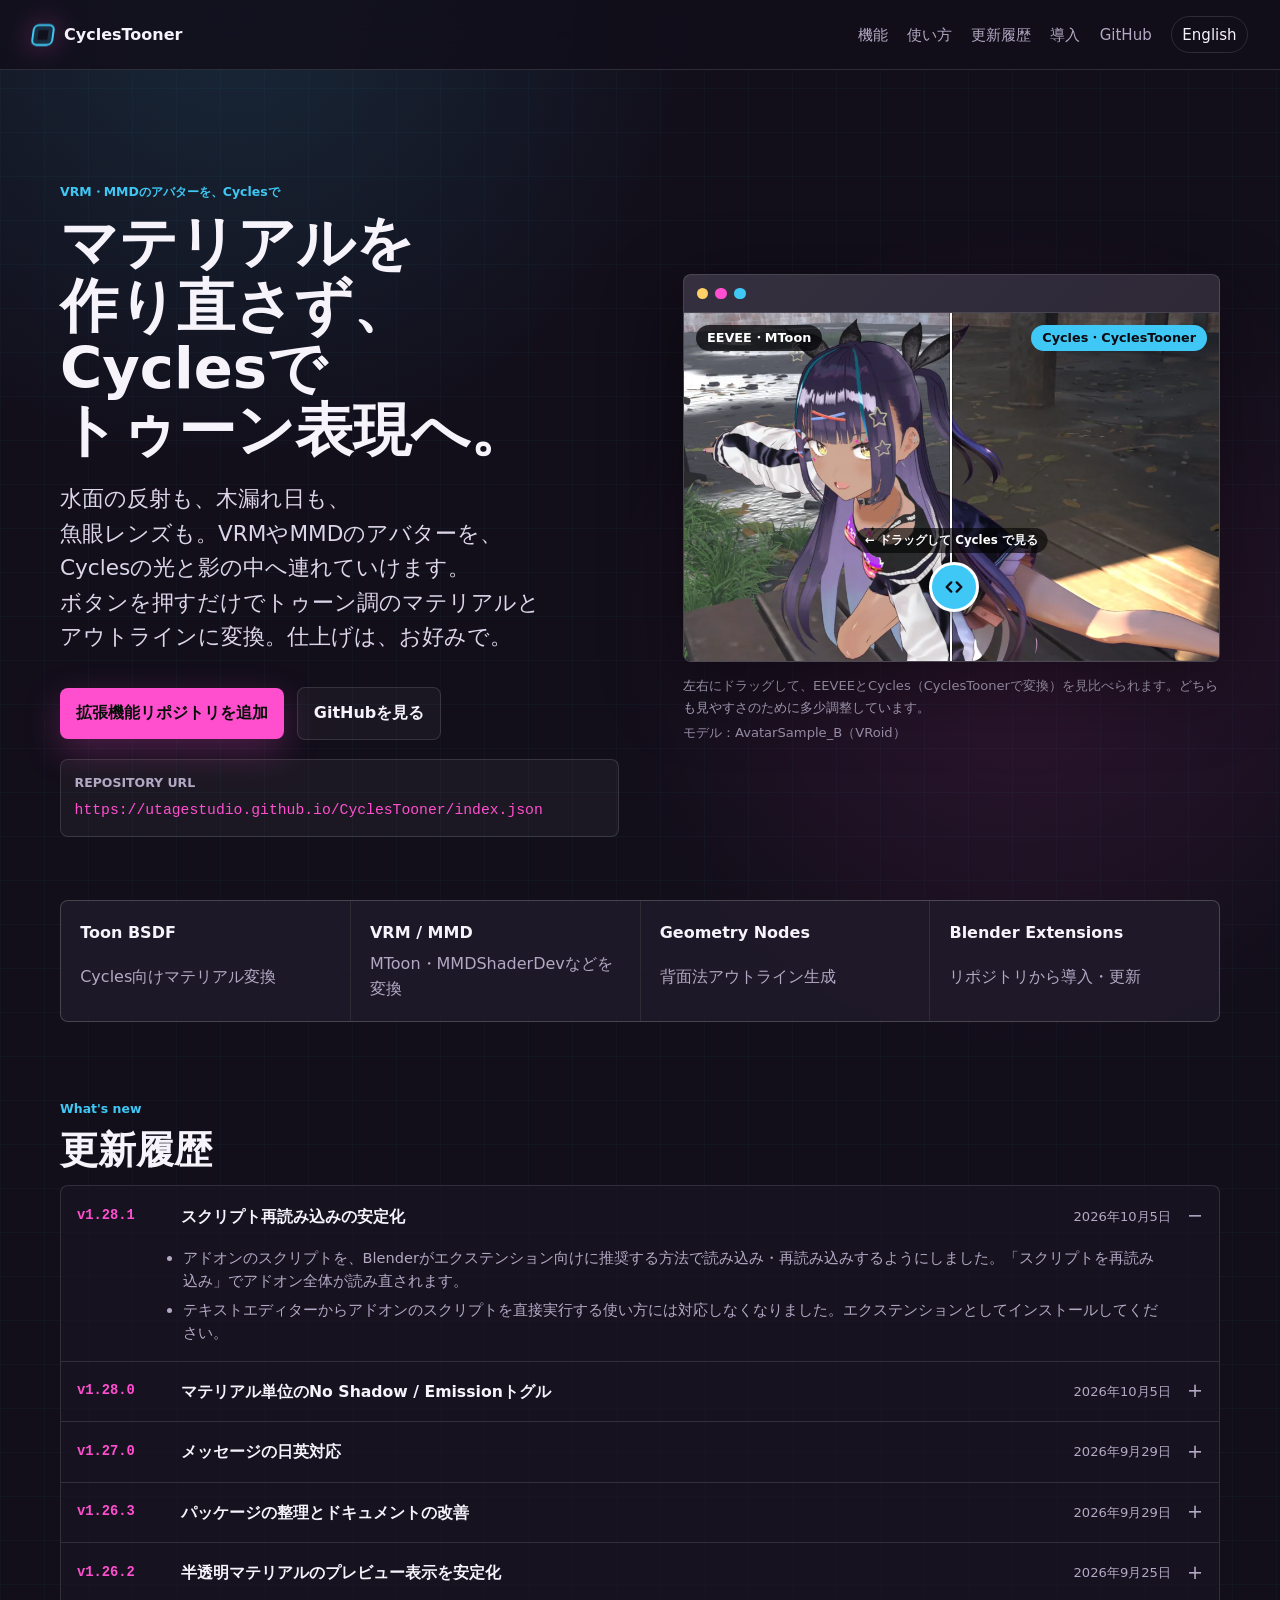
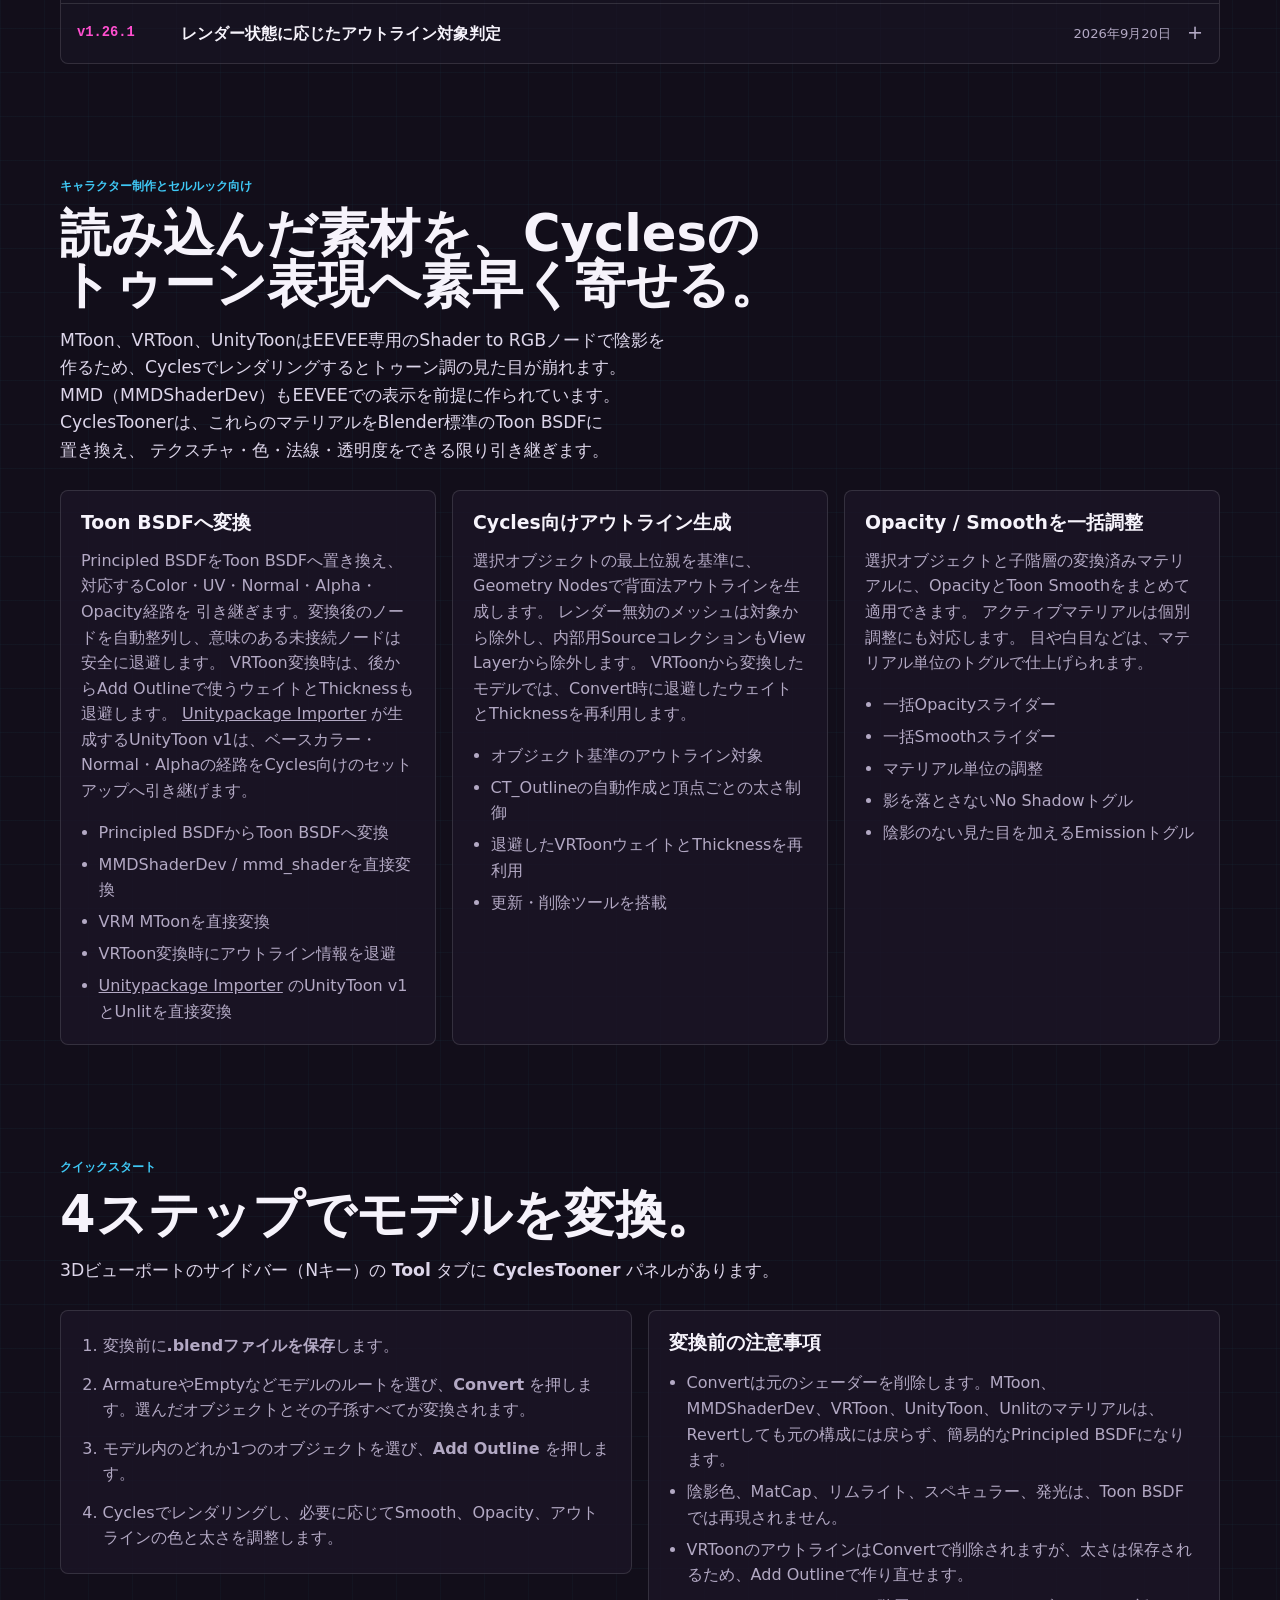
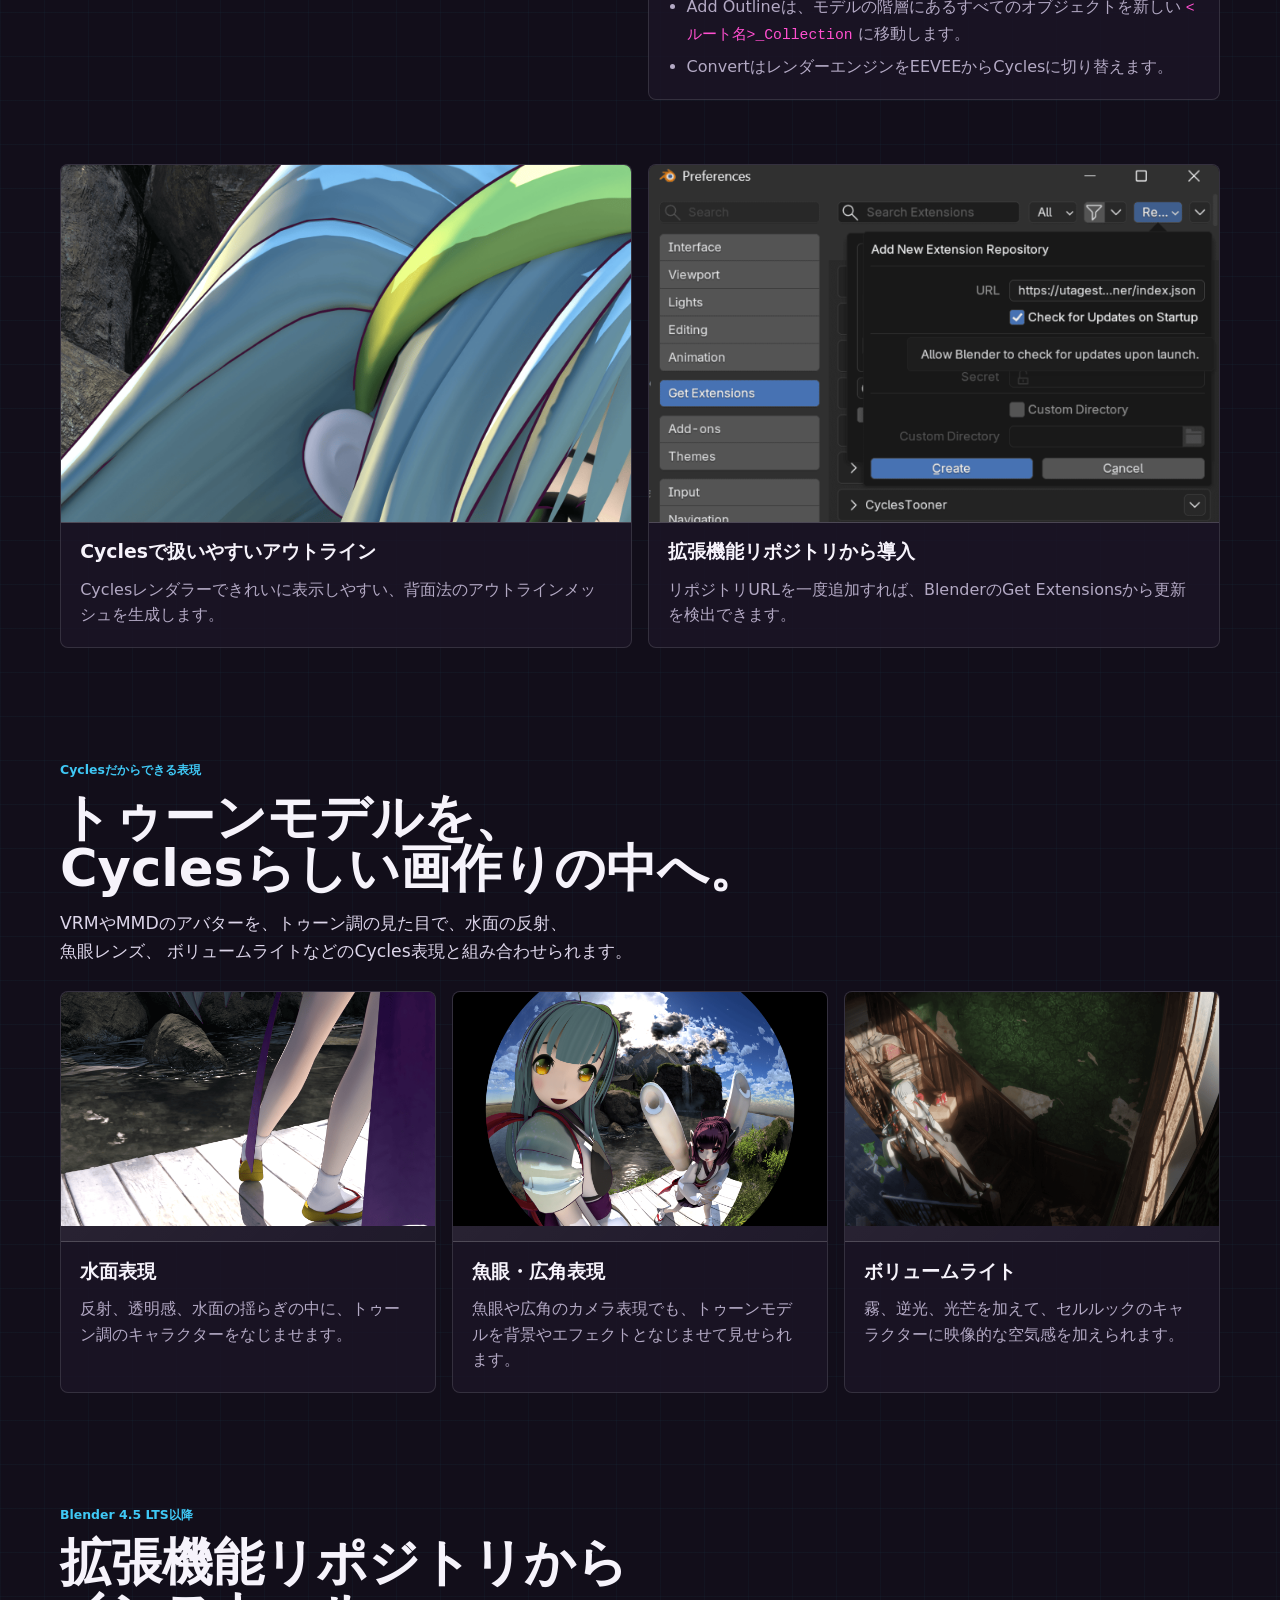
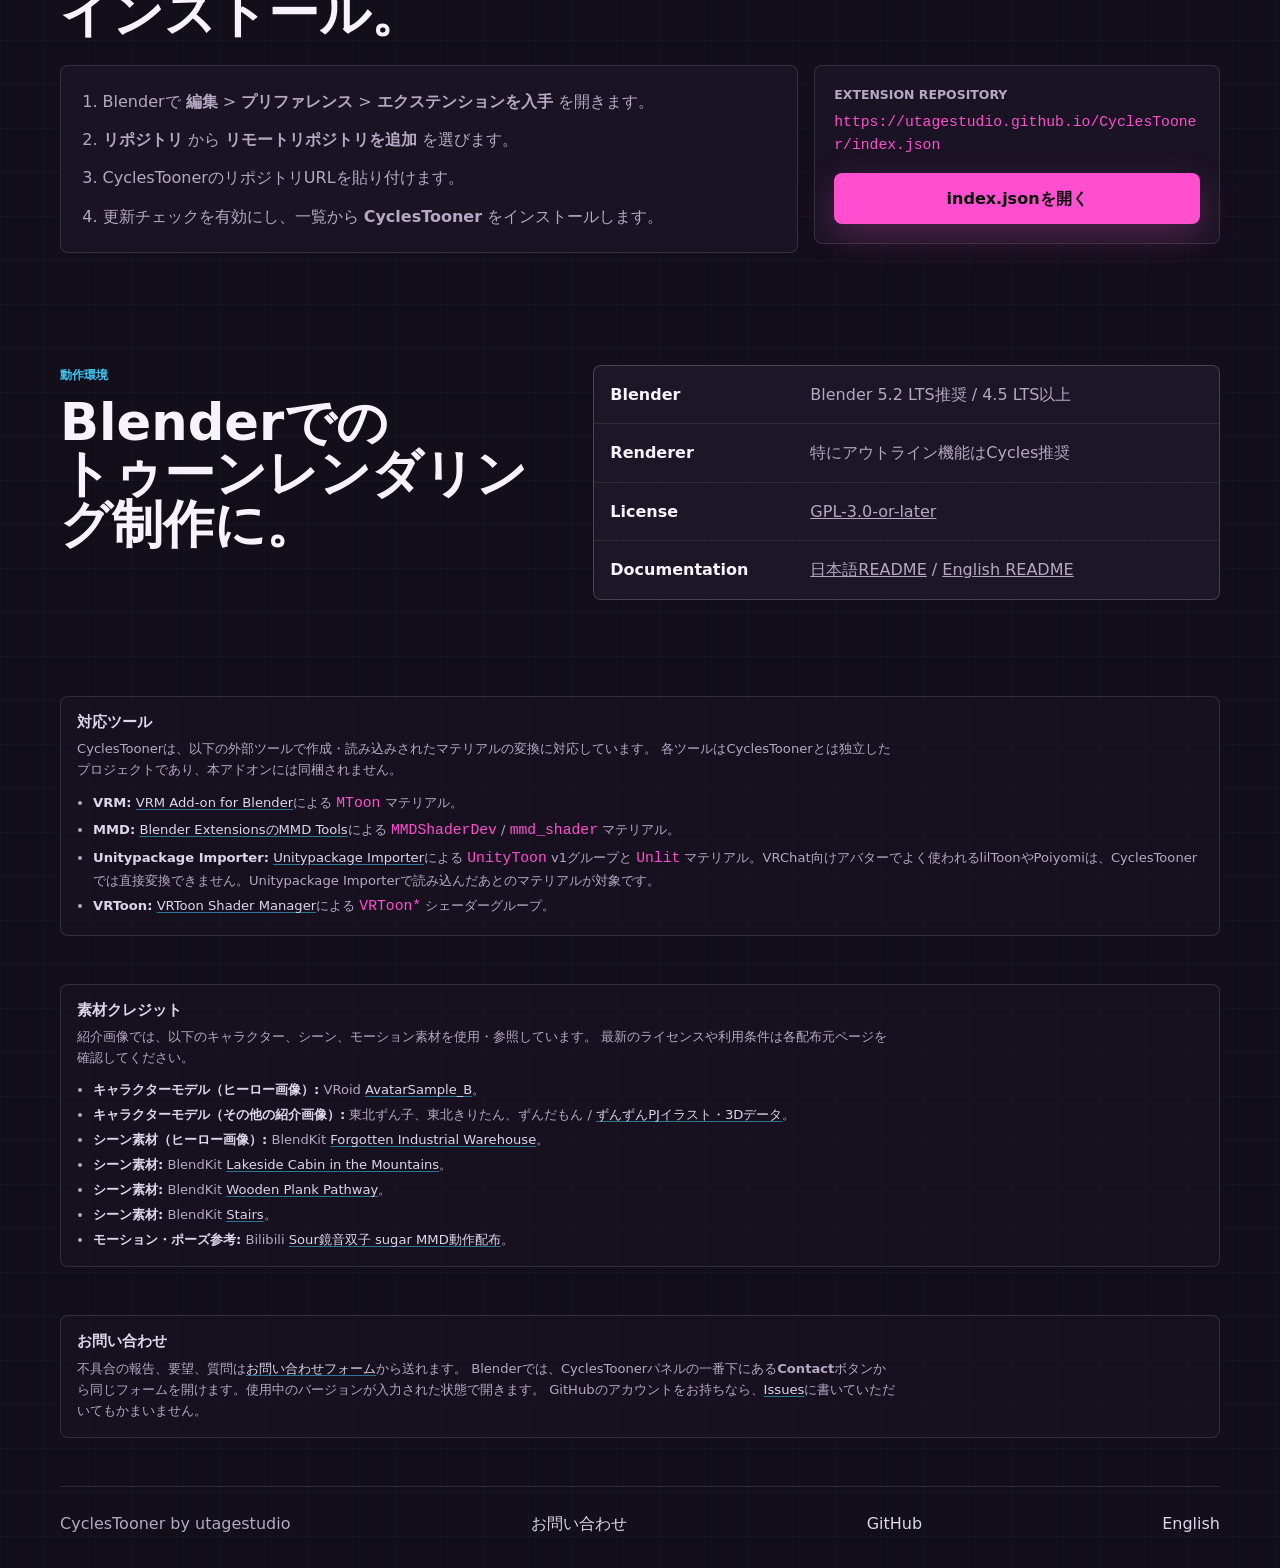
==== .github/pages/ja/index.html @ f658e91f "Release 1.28.1 Remove the development suffix and add the 1.28.1 release history entry to both landin" ====
<!doctype html>
<html lang="ja">
<head>
  <meta charset="utf-8">
  <meta name="viewport" content="width=device-width, initial-scale=1">
  <title>CyclesTooner - Blender Cycles向けトゥーンシェーダー補助アドオン</title>
  <meta name="description" content="VRMやMMDのアバターを、Cyclesでトゥーン調にレンダリングするためのBlenderアドオンです。MToonやMMDShaderDevなどEEVEE向けのシェーダーをBlender標準のToon BSDFに置き換え、Cycles向けのアウトラインを作ります。">
  <link rel="canonical" href="https://utagestudio.github.io/CyclesTooner/ja/">
  <link rel="alternate" hreflang="en" href="https://utagestudio.github.io/CyclesTooner/">
  <link rel="alternate" hreflang="ja" href="https://utagestudio.github.io/CyclesTooner/ja/">
  <link rel="alternate" hreflang="x-default" href="https://utagestudio.github.io/CyclesTooner/">
  <meta property="og:type" content="website">
  <meta property="og:url" content="https://utagestudio.github.io/CyclesTooner/ja/">
  <meta property="og:title" content="CyclesTooner - Blender Cycles向けトゥーンシェーダー補助アドオン">
  <meta property="og:description" content="VRMやMMDのアバターを、Cyclesの光と影の中へ。マテリアルをToon BSDFに変換し、Cycles向けのアウトラインを作るBlenderアドオンです。">
  <meta property="og:site_name" content="CyclesTooner">
  <meta property="og:image" content="https://utagestudio.github.io/CyclesTooner/assets/og-image-ja.png">
  <meta property="og:image:width" content="1200">
  <meta property="og:image:height" content="630">
  <meta property="og:image:alt" content="CyclesTooner: マテリアルを作り直さず、Cyclesでトゥーン表現へ。">
  <meta name="twitter:card" content="summary_large_image">
  <meta name="twitter:title" content="CyclesTooner - Blender Cycles向けトゥーンシェーダー補助アドオン">
  <meta name="twitter:description" content="VRMやMMDのアバターを、Cyclesの光と影の中へ。マテリアルをToon BSDFに変換し、Cycles向けのアウトラインを作るBlenderアドオンです。">
  <meta name="twitter:image" content="https://utagestudio.github.io/CyclesTooner/assets/og-image-ja.png">
  <link rel="stylesheet" href="../assets/site.css">
  <script type="application/ld+json">
  {
    "@context": "https://schema.org",
    "@type": "SoftwareApplication",
    "name": "CyclesTooner",
    "applicationCategory": "DesignApplication",
    "operatingSystem": "Windows, macOS, Linux",
    "softwareRequirements": "Blender 4.5 LTS以降。",
    "description": "CyclesToonerは、Principled BSDF、MMDShaderDev、VRM MToon、VRToon、Unitypackage ImporterのUnityToonマテリアルをToon BSDFへ変換し、Cycles向けの背面法アウトラインを生成するBlenderアドオンです。",
    "url": "https://utagestudio.github.io/CyclesTooner/ja/",
    "downloadUrl": "https://utagestudio.github.io/CyclesTooner/index.json",
    "license": "https://www.gnu.org/licenses/gpl-3.0.ja.html",
    "author": {
      "@type": "Organization",
      "name": "utagestudio"
    }
  }
  </script>
</head>
<body>
  <header class="site-header">
    <a class="brand" href="../" aria-label="CyclesTooner ホーム">
      <span class="brand-mark" aria-hidden="true"></span>
      <span>CyclesTooner</span>
    </a>
    <nav class="top-nav" aria-label="主要ナビゲーション">
      <a href="#features">機能</a>
      <a href="#quick-start">使い方</a>
      <a href="#updates">更新履歴</a>
      <a href="#install">導入</a>
      <a href="https://github.com/utagestudio/CyclesTooner" target="_blank" rel="noopener noreferrer">GitHub</a>
      <a class="language-switch" href="../" lang="en">English</a>
    </nav>
  </header>

  <main>
    <section class="hero">
      <div class="hero-copy">
        <p class="eyebrow">VRM・MMDのアバターを、Cyclesで</p>
        <h1><span class="hero-heading-phrase">マテリアルを</span><wbr><span class="hero-heading-phrase">作り直さず、</span><wbr><span class="hero-heading-phrase">Cyclesで</span><wbr><span class="hero-heading-phrase">トゥーン表現へ。</span></h1>
        <p class="hero-lede"><span class="hero-lede-phrase">水面の反射も、</span><wbr><span class="hero-lede-phrase">木漏れ日も、</span><wbr><span class="hero-lede-phrase">魚眼レンズも。</span><wbr><span class="hero-lede-phrase">VRMやMMDのアバターを、</span><wbr><span class="hero-lede-phrase">Cyclesの光と影の中へ</span><wbr><span class="hero-lede-phrase">連れていけます。</span><wbr><span class="hero-lede-phrase">ボタンを押すだけで</span><wbr><span class="hero-lede-phrase">トゥーン調のマテリアルと</span><wbr><span class="hero-lede-phrase">アウトラインに変換。</span><wbr><span class="hero-lede-phrase">仕上げは、</span><wbr><span class="hero-lede-phrase">お好みで。</span></p>
        <div class="hero-actions">
          <a class="button primary" href="#install">拡張機能リポジトリを追加</a>
          <a class="button secondary" href="https://github.com/utagestudio/CyclesTooner" target="_blank" rel="noopener noreferrer">GitHubを見る</a>
        </div>
        <div class="repo-url" aria-label="Blender拡張機能リポジトリURL">
          <span>Repository URL</span>
          <code>https://utagestudio.github.io/CyclesTooner/index.json</code>
        </div>
      </div>
      <div class="hero-visual">
        <figure class="hero-compare">
          <div class="viewport-frame ba-frame">
            <div class="viewport-toolbar">
              <span></span><span></span><span></span>
            </div>
            <div class="ba" style="--pos: 50%">
              <img class="ba-before" src="../assets/hero-eevee.webp" srcset="../assets/hero-eevee-960.webp 960w, ../assets/hero-eevee.webp 1920w" sizes="(max-width: 900px) 100vw, 560px" width="1920" height="1249" alt="EEVEEでレンダリングしたアバター。キャラクターはMToonの見た目だが、背景に日差しが出ていない">
              <img class="ba-after" src="../assets/hero-cycles.webp" srcset="../assets/hero-cycles-960.webp 960w, ../assets/hero-cycles.webp 1920w" sizes="(max-width: 900px) 100vw, 560px" width="1920" height="1249" alt="CyclesToonerで変換してCyclesでレンダリングしたアバター。木漏れ日が顔や体にも落ちている">
              <span class="ba-label ba-label-before">EEVEE・MToon</span>
              <span class="ba-label ba-label-after">Cycles・CyclesTooner</span>
              <input class="ba-range" type="range" min="0" max="100" value="50" aria-label="EEVEEとCyclesの見た目を見比べるスライダー">
              <span class="ba-handle" aria-hidden="true"><span class="ba-hint">← ドラッグして Cycles で見る</span></span>
            </div>
          </div>
          <figcaption>
            左右にドラッグして、EEVEEとCycles（CyclesToonerで変換）を見比べられます。どちらも見やすさのために多少調整しています。
            <span class="credit">モデル：AvatarSample_B（VRoid）</span>
          </figcaption>
        </figure>
      </div>
    </section>

    <section class="proof-strip" aria-label="主な機能">
      <div><strong>Toon BSDF</strong><span>Cycles向けマテリアル変換</span></div>
      <div><strong>VRM / MMD</strong><span>MToon・MMDShaderDevなどを変換</span></div>
      <div><strong>Geometry Nodes</strong><span>背面法アウトライン生成</span></div>
      <div><strong>Blender Extensions</strong><span>リポジトリから導入・更新</span></div>
    </section>

    <section id="updates" class="section updates-section" aria-labelledby="updates-title">
      <div class="updates-heading">
        <div>
          <p class="eyebrow">What's new</p>
          <h2 id="updates-title">更新履歴</h2>
        </div>
      </div>
      <div class="update-list">
        <details class="update-entry" open>
          <summary><span class="update-version">v1.28.1</span><strong>スクリプト再読み込みの安定化</strong><time datetime="2026-10-05">2026年10月5日</time></summary>
          <ul>
            <li>アドオンのスクリプトを、Blenderがエクステンション向けに推奨する方法で読み込み・再読み込みするようにしました。「スクリプトを再読み込み」でアドオン全体が読み直されます。</li>
            <li>テキストエディターからアドオンのスクリプトを直接実行する使い方には対応しなくなりました。エクステンションとしてインストールしてください。</li>
          </ul>
        </details>
        <details class="update-entry">
          <summary><span class="update-version">v1.28.0</span><strong>マテリアル単位のNo Shadow / Emissionトグル</strong><time datetime="2026-10-05">2026年10月5日</time></summary>
          <ul>
            <li>Material欄にNo Shadowトグルを追加しました。目などの変換済みマテリアルが、Cyclesで影を落とさないようにできます。</li>
            <li>EmissionトグルとEmission Factorスライダーを追加しました。マテリアル自身の色を陰影なしで混ぜることで、白目などが陰の中でも沈まないようにできます。</li>
            <li>どちらのトグルも、Apply OpacityやConvertの再実行後も維持され、Revertで取り除かれます。</li>
            <li>変換したすべてのマテリアルにCyclesTooner_AlphaOpacityノードが作られるようになり、変換後にAlphaをつなげられます。以前に変換したマテリアルには、次回のConvertまたはApply Opacityで追加されます。</li>
            <li>CT_Outlineのウェイトを0にした部分が、GPUでのレンダー時に模様が出たり消えたりする問題を修正しました。該当する面にはアウトラインが作られなくなります。既存のアウトラインはRefresh Outlineで更新できます。</li>
            <li>パネルの一番下にContactボタンを追加しました。言語設定に合ったお問い合わせフォームが、使用中のバージョンが入力された状態で開きます。</li>
          </ul>
        </details>
        <details class="update-entry">
          <summary><span class="update-version">v1.27.0</span><strong>メッセージの日英対応</strong><time datetime="2026-09-29">2026年9月29日</time></summary>
          <ul>
            <li>操作時のメッセージ、警告、ボタンのツールチップ、プロパティの説明が、Blenderの言語設定に合わせて日本語または英語で表示されるようになりました。</li>
            <li>ツールチップに内部向けのメモではなく各ボタンの説明を表示するようにし、Add Outlineが変換済みモデル向けの機能であることも明記しました。</li>
            <li>プリファレンスでレポートやツールチップの翻訳をオフにすると、英語で表示されます。</li>
          </ul>
        </details>
        <details class="update-entry">
          <summary><span class="update-version">v1.26.3</span><strong>パッケージの整理とドキュメントの改善</strong><time datetime="2026-09-29">2026年9月29日</time></summary>
          <ul>
            <li>拡張機能のパッケージから開発用のファイルを除き、インストールされるのはアドオン本体、README、ライセンスだけになりました。</li>
            <li>拡張機能の紹介文を「EEVEE向けトゥーンアバターをCyclesで使うためのツール」という内容に改め、Renderタグを追加し、Webサイトのリンク先をこのドキュメントサイトにしました。</li>
            <li>アドオンのメタデータの作者表記をutagestudioにしました。</li>
            <li>READMEとこのサイトを、クイックスタート、対応シェーダーの表、変換前の注意事項、トラブルシューティングを中心に再構成し、Unitypackage ImporterのUnlit変換についても記載しました。</li>
          </ul>
        </details>
        <details class="update-entry">
          <summary><span class="update-version">v1.26.2</span><strong>半透明マテリアルのプレビュー表示を安定化</strong><time datetime="2026-09-25">2026年9月25日</time></summary>
          <ul>
            <li>不透明度0.999などのほぼ不透明なマテリアルを変換した際、Material PreviewやEEVEEで面が裏返ったように見える問題を修正しました。</li>
            <li>変換時とOpacity変更時にDitheredを使用し、Blendedによる面の描画順序の乱れを防ぎます。</li>
            <li>設定済みの不透明度とCyclesシェーダーの透明度を保持します。既存の変換済みマテリアルには、次回のOpacity変更時に新設定が適用されます。</li>
          </ul>
        </details>
        <details class="update-entry">
          <summary><span class="update-version">v1.26.1</span><strong>レンダー状態に応じたアウトライン対象判定</strong><time datetime="2026-09-20">2026年9月20日</time></summary>
          <ul>
            <li>オブジェクトや所属するコレクションでレンダー無効にしたメッシュには、アウトラインを付けないようにしました。ビューポートだけで非表示にしたメッシュには、引き続きアウトラインが付きます。</li>
            <li>複数のコレクションに入っているメッシュは、現在のシーンでいずれかのコレクションがレンダーされていれば、アウトラインが付くようにしました。</li>
            <li>Add OutlineとRefresh Outlineで無関係なコレクションを移動しないようにし、非表示のリグ用オブジェクトもモデルの階層内に保つようにしました。</li>
          </ul>
        </details>
      </div>
    </section>

    <section id="features" class="section">
      <div class="section-heading">
        <p class="eyebrow">キャラクター制作とセルルック向け</p>
        <h2>読み込んだ素材を、Cyclesのトゥーン表現へ素早く寄せる。</h2>
        <p class="section-lede">
          MToon、VRToon、UnityToonはEEVEE専用のShader to RGBノードで陰影を作るため、Cyclesでレンダリングするとトゥーン調の見た目が崩れます。
          MMD（MMDShaderDev）もEEVEEでの表示を前提に作られています。CyclesToonerは、これらのマテリアルをBlender標準のToon BSDFに置き換え、
          テクスチャ・色・法線・透明度をできる限り引き継ぎます。
        </p>
      </div>
      <div class="feature-grid">
        <article class="feature-card">
          <h3>Toon BSDFへ変換</h3>
          <p>
            Principled BSDFをToon BSDFへ置き換え、対応するColor・UV・Normal・Alpha・Opacity経路を
            引き継ぎます。変換後のノードを自動整列し、意味のある未接続ノードは安全に退避します。
            VRToon変換時は、後からAdd Outlineで使うウェイトとThicknessも退避します。
            <a href="https://utagestudio.github.io/unitypackage_loader/ja/" target="_blank" rel="noopener noreferrer">Unitypackage Importer</a>
            が生成するUnityToon v1は、ベースカラー・Normal・Alphaの経路をCycles向けのセットアップへ引き継げます。
          </p>
          <ul>
            <li>Principled BSDFからToon BSDFへ変換</li>
            <li>MMDShaderDev / mmd_shaderを直接変換</li>
            <li>VRM MToonを直接変換</li>
            <li>VRToon変換時にアウトライン情報を退避</li>
            <li><a href="https://utagestudio.github.io/unitypackage_loader/ja/" target="_blank" rel="noopener noreferrer">Unitypackage Importer</a> のUnityToon v1とUnlitを直接変換</li>
          </ul>
        </article>
        <article class="feature-card">
          <h3>Cycles向けアウトライン生成</h3>
          <p>
            選択オブジェクトの最上位親を基準に、Geometry Nodesで背面法アウトラインを生成します。
            レンダー無効のメッシュは対象から除外し、内部用SourceコレクションもView Layerから除外します。
            VRToonから変換したモデルでは、Convert時に退避したウェイトとThicknessを再利用します。
          </p>
          <ul>
            <li>オブジェクト基準のアウトライン対象</li>
            <li>CT_Outlineの自動作成と頂点ごとの太さ制御</li>
            <li>退避したVRToonウェイトとThicknessを再利用</li>
            <li>更新・削除ツールを搭載</li>
          </ul>
        </article>
        <article class="feature-card">
          <h3>Opacity / Smoothを一括調整</h3>
          <p>
            選択オブジェクトと子階層の変換済みマテリアルに、OpacityとToon Smoothをまとめて適用できます。
            アクティブマテリアルは個別調整にも対応します。
            目や白目などは、マテリアル単位のトグルで仕上げられます。
          </p>
          <ul>
            <li>一括Opacityスライダー</li>
            <li>一括Smoothスライダー</li>
            <li>マテリアル単位の調整</li>
            <li>影を落とさないNo Shadowトグル</li>
            <li>陰影のない見た目を加えるEmissionトグル</li>
          </ul>
        </article>
      </div>
    </section>

    <section id="quick-start" class="section" aria-labelledby="quick-start-title">
      <div class="section-heading">
        <p class="eyebrow">クイックスタート</p>
        <h2 id="quick-start-title">4ステップでモデルを変換。</h2>
        <p class="section-lede">3Dビューポートのサイドバー（Nキー）の <strong>Tool</strong> タブに <strong>CyclesTooner</strong> パネルがあります。</p>
      </div>
      <div class="guide-layout">
        <div class="install-steps">
          <ol>
            <li>変換前に<strong>.blendファイルを保存</strong>します。</li>
            <li>ArmatureやEmptyなどモデルのルートを選び、<strong>Convert</strong> を押します。選んだオブジェクトとその子孫すべてが変換されます。</li>
            <li>モデル内のどれか1つのオブジェクトを選び、<strong>Add Outline</strong> を押します。</li>
            <li>Cyclesでレンダリングし、必要に応じてSmooth、Opacity、アウトラインの色と太さを調整します。</li>
          </ol>
        </div>
        <article class="feature-card">
          <h3>変換前の注意事項</h3>
          <ul>
            <li>Convertは元のシェーダーを削除します。MToon、MMDShaderDev、VRToon、UnityToon、Unlitのマテリアルは、Revertしても元の構成には戻らず、簡易的なPrincipled BSDFになります。</li>
            <li>陰影色、MatCap、リムライト、スペキュラー、発光は、Toon BSDFでは再現されません。</li>
            <li>VRToonのアウトラインはConvertで削除されますが、太さは保存されるため、Add Outlineで作り直せます。</li>
            <li>Add Outlineは、モデルの階層にあるすべてのオブジェクトを新しい <code>&lt;ルート名&gt;_Collection</code> に移動します。</li>
            <li>ConvertはレンダーエンジンをEEVEEからCyclesに切り替えます。</li>
          </ul>
        </article>
      </div>
    </section>

    <section class="showcase-grid" aria-label="スクリーンショット紹介">
      <div class="screenshot-card">
        <div class="image-shell image-loading">
          <img src="../assets/outline-generator.png" alt="Blenderで生成されたCyclesToonerアウトラインのプレビュー" onload="this.parentElement.classList.remove('image-loading');" onerror="this.parentElement.classList.add('image-error'); this.remove();">
          <div class="screenshot-placeholder">
            <span>プレビューを表示できません</span>
            <strong>Outline Generator</strong>
          </div>
        </div>
        <h3>Cyclesで扱いやすいアウトライン</h3>
        <p>Cyclesレンダラーできれいに表示しやすい、背面法のアウトラインメッシュを生成します。</p>
      </div>
      <div class="screenshot-card">
        <div class="image-shell image-loading">
          <img src="../assets/extension-install.png" alt="Blender Get Extensionsに表示されたCyclesTooner" onload="this.parentElement.classList.remove('image-loading');" onerror="this.parentElement.classList.add('image-error'); this.remove();">
          <div class="screenshot-placeholder">
            <span>プレビューを表示できません</span>
            <strong>Blender Extensions Install</strong>
          </div>
        </div>
        <h3>拡張機能リポジトリから導入</h3>
        <p>リポジトリURLを一度追加すれば、BlenderのGet Extensionsから更新を検出できます。</p>
      </div>
    </section>

    <section class="section cycles-section" aria-labelledby="cycles-looks-title">
      <div class="section-heading">
        <p class="eyebrow">Cyclesだからできる表現</p>
        <h2 id="cycles-looks-title">トゥーンモデルを、Cyclesらしい画作りの中へ。</h2>
        <p class="section-lede">
          VRMやMMDのアバターを、トゥーン調の見た目で、水面の反射、魚眼レンズ、
          ボリュームライトなどのCycles表現と組み合わせられます。
        </p>
      </div>
      <div class="cycles-look-grid">
        <article class="look-card">
          <div class="image-shell image-loading">
            <img src="../assets/cycles-water.png" alt="Cyclesでレンダリングした水面表現とトゥーンキャラクター" onload="this.parentElement.classList.remove('image-loading');" onerror="this.parentElement.classList.add('image-error'); this.remove();">
            <div class="screenshot-placeholder">
              <span>プレビューを表示できません</span>
              <strong>Water Surface</strong>
            </div>
          </div>
          <h3>水面表現</h3>
          <p>反射、透明感、水面の揺らぎの中に、トゥーン調のキャラクターをなじませます。</p>
        </article>
        <article class="look-card">
          <div class="image-shell image-loading">
            <img src="../assets/cycles-fisheye.png" alt="Cyclesの魚眼レンズ表現とトゥーンキャラクター" onload="this.parentElement.classList.remove('image-loading');" onerror="this.parentElement.classList.add('image-error'); this.remove();">
            <div class="screenshot-placeholder">
              <span>プレビューを表示できません</span>
              <strong>Fisheye Lens</strong>
            </div>
          </div>
          <h3>魚眼・広角表現</h3>
          <p>魚眼や広角のカメラ表現でも、トゥーンモデルを背景やエフェクトとなじませて見せられます。</p>
        </article>
        <article class="look-card">
          <div class="image-shell image-loading">
            <img src="../assets/cycles-volumetric.png" alt="Cyclesのボリュームライトと霧の中にいるトゥーンキャラクター" onload="this.parentElement.classList.remove('image-loading');" onerror="this.parentElement.classList.add('image-error'); this.remove();">
            <div class="screenshot-placeholder">
              <span>プレビューを表示できません</span>
              <strong>Volumetric Light</strong>
            </div>
          </div>
          <h3>ボリュームライト</h3>
          <p>霧、逆光、光芒を加えて、セルルックのキャラクターに映像的な空気感を加えられます。</p>
        </article>
      </div>
    </section>

    <section id="install" class="section install-section">
      <div class="section-heading">
        <p class="eyebrow">Blender 4.5 LTS以降</p>
        <h2>拡張機能リポジトリからインストール。</h2>
      </div>
      <div class="install-layout">
        <div class="install-steps">
          <ol>
            <li>Blenderで <strong>編集</strong> &gt; <strong>プリファレンス</strong> &gt; <strong>エクステンションを入手</strong> を開きます。</li>
            <li><strong>リポジトリ</strong> から <strong>リモートリポジトリを追加</strong> を選びます。</li>
            <li>CyclesToonerのリポジトリURLを貼り付けます。</li>
            <li>更新チェックを有効にし、一覧から <strong>CyclesTooner</strong> をインストールします。</li>
          </ol>
        </div>
        <div class="install-panel">
          <span>Extension repository</span>
          <code>https://utagestudio.github.io/CyclesTooner/index.json</code>
          <a class="button primary" href="../index.json">index.jsonを開く</a>
        </div>
      </div>
    </section>

    <section class="section requirements">
      <div>
        <p class="eyebrow">動作環境</p>
        <h2>Blenderでのトゥーンレンダリング制作に。</h2>
      </div>
      <dl>
        <div>
          <dt>Blender</dt>
          <dd>Blender 5.2 LTS推奨 / 4.5 LTS以上</dd>
        </div>
        <div>
          <dt>Renderer</dt>
          <dd>特にアウトライン機能はCycles推奨</dd>
        </div>
        <div>
          <dt>License</dt>
          <dd><a href="https://github.com/utagestudio/CyclesTooner/blob/main/LICENSE" target="_blank" rel="noopener noreferrer">GPL-3.0-or-later</a></dd>
        </div>
        <div>
          <dt>Documentation</dt>
          <dd><a href="https://github.com/utagestudio/CyclesTooner/blob/main/README.md" target="_blank" rel="noopener noreferrer">日本語README</a> / <a href="https://github.com/utagestudio/CyclesTooner/blob/main/README_en.md" lang="en" target="_blank" rel="noopener noreferrer">English README</a></dd>
        </div>
      </dl>
    </section>

    <section class="asset-credits" aria-labelledby="supported-tools-title">
      <h2 id="supported-tools-title">対応ツール</h2>
      <p>
        CyclesToonerは、以下の外部ツールで作成・読み込みされたマテリアルの変換に対応しています。
        各ツールはCyclesToonerとは独立したプロジェクトであり、本アドオンには同梱されません。
      </p>
      <ul>
        <li><span>VRM:</span> <a href="https://vrm-addon-for-blender.info/ja-jp/" target="_blank" rel="noopener noreferrer">VRM Add-on for Blender</a>による <code>MToon</code> マテリアル。</li>
        <li><span>MMD:</span> <a href="https://extensions.blender.org/add-ons/mmd-tools/" target="_blank" rel="noopener noreferrer">Blender ExtensionsのMMD Tools</a>による <code>MMDShaderDev</code> / <code>mmd_shader</code> マテリアル。</li>
        <li><span>Unitypackage Importer:</span> <a href="https://utagestudio.github.io/unitypackage_loader/ja/" target="_blank" rel="noopener noreferrer">Unitypackage Importer</a>による <code>UnityToon</code> v1グループと <code>Unlit</code> マテリアル。VRChat向けアバターでよく使われるlilToonやPoiyomiは、CyclesToonerでは直接変換できません。Unitypackage Importerで読み込んだあとのマテリアルが対象です。</li>
        <li><span>VRToon:</span> <a href="https://kafuji.github.io/Sakura-Creative-Suite/ja/addons/VRToon_Shader_Manager/" target="_blank" rel="noopener noreferrer">VRToon Shader Manager</a>による <code>VRToon*</code> シェーダーグループ。</li>
      </ul>
    </section>

    <section class="asset-credits" aria-labelledby="asset-credits-title">
      <h2 id="asset-credits-title">素材クレジット</h2>
      <p>
        紹介画像では、以下のキャラクター、シーン、モーション素材を使用・参照しています。
        最新のライセンスや利用条件は各配布元ページを確認してください。
      </p>
      <ul>
        <li><span>キャラクターモデル（ヒーロー画像）:</span> VRoid <a href="https://hub.vroid.com/characters/7939147878897061040/models/2292219474373673889" target="_blank" rel="noopener noreferrer">AvatarSample_B</a>。</li>
        <li><span>キャラクターモデル（その他の紹介画像）:</span> 東北ずん子、東北きりたん、ずんだもん / <a href="https://zunko.jp/con_illust.html" target="_blank" rel="noopener noreferrer">ずんずんPJイラスト・3Dデータ</a>。</li>
        <li><span>シーン素材（ヒーロー画像）:</span> BlendKit <a href="https://www.blendkit.com/asset-gallery-detail/9cb181dc-d05a-42c0-880c-5949918ce392/" target="_blank" rel="noopener noreferrer">Forgotten Industrial Warehouse</a>。</li>
        <li><span>シーン素材:</span> BlendKit <a href="https://www.blendkit.com/asset-gallery-detail/93521daa-0e2b-4f97-b959-feb7bc019ba5/" target="_blank" rel="noopener noreferrer">Lakeside Cabin in the Mountains</a>。</li>
        <li><span>シーン素材:</span> BlendKit <a href="https://www.blendkit.com/asset-gallery-detail/f87cf4ab-eb35-4e06-b4ce-f8dd0f4a4ac3/" target="_blank" rel="noopener noreferrer">Wooden Plank Pathway</a>。</li>
        <li><span>シーン素材:</span> BlendKit <a href="https://www.blendkit.com/asset-gallery-detail/bda016a4-4f01-4b1c-aa8f-95e9dd09c607/" target="_blank" rel="noopener noreferrer">Stairs</a>。</li>
        <li><span>モーション・ポーズ参考:</span> Bilibili <a href="https://www.bilibili.com/video/BV1464y1T7hM/" target="_blank" rel="noopener noreferrer">Sour鏡音双子 sugar MMD動作配布</a>。</li>
      </ul>
    </section>

    <section class="asset-credits" id="contact" aria-labelledby="contact-title">
      <h2 id="contact-title">お問い合わせ</h2>
      <p>
        不具合の報告、要望、質問は<a href="https://tally.so/r/kdVdDR?product=CyclesTooner" target="_blank" rel="noopener noreferrer">お問い合わせフォーム</a>から送れます。
        Blenderでは、CyclesToonerパネルの一番下にある<strong>Contact</strong>ボタンから同じフォームを開けます。使用中のバージョンが入力された状態で開きます。
        GitHubのアカウントをお持ちなら、<a href="https://github.com/utagestudio/CyclesTooner/issues" target="_blank" rel="noopener noreferrer">Issues</a>に書いていただいてもかまいません。
      </p>
    </section>
  </main>

  <footer class="site-footer">
    <span>CyclesTooner by utagestudio</span>
    <a href="https://tally.so/r/kdVdDR?product=CyclesTooner" target="_blank" rel="noopener noreferrer">お問い合わせ</a>
    <a href="https://github.com/utagestudio/CyclesTooner" target="_blank" rel="noopener noreferrer">GitHub</a>
    <a href="../" lang="en">English</a>
  </footer>
  <script src="../assets/site.js"></script>
</body>
</html>
---- .github/pages/assets/site.css ----
:root {
  color-scheme: dark;
  --bg: #120e1a;
  --panel: #1b1526;
  --panel-strong: #261d36;
  --line: rgba(255, 255, 255, 0.12);
  --text: #f6f3fb;
  --muted: #b3a9c4;
  --soft: #ddd6ea;
  --cyan: #3fc8f5;
  --magenta: #ff4fcf;
  --gold: #ffd166;
  --shadow: 0 24px 80px rgba(0, 0, 0, 0.45);
}

* {
  box-sizing: border-box;
}

html {
  scroll-behavior: smooth;
}

body {
  margin: 0;
  min-width: 320px;
  background:
    linear-gradient(rgba(63, 200, 245, 0.035) 1px, transparent 1px),
    linear-gradient(90deg, rgba(63, 200, 245, 0.03) 1px, transparent 1px),
    radial-gradient(circle at 18% 0%, rgba(63, 200, 245, 0.14), transparent 30rem),
    radial-gradient(circle at 80% 10%, rgba(255, 79, 207, 0.12), transparent 26rem),
    var(--bg);
  background-size: 44px 44px, 44px 44px, auto, auto, auto;
  color: var(--text);
  font-family: Inter, ui-sans-serif, system-ui, -apple-system, BlinkMacSystemFont, "Segoe UI", sans-serif;
  line-height: 1.6;
}

a {
  color: inherit;
}

.site-header {
  position: sticky;
  top: 0;
  z-index: 10;
  display: flex;
  align-items: center;
  justify-content: space-between;
  gap: 1.5rem;
  padding: 1rem clamp(1rem, 3vw, 2rem);
  border-bottom: 1px solid var(--line);
  background: rgba(18, 14, 26, 0.82);
  backdrop-filter: blur(18px);
}

.brand,
.top-nav,
.hero-actions,
.site-footer {
  display: flex;
  align-items: center;
}

.brand {
  gap: 0.65rem;
  color: var(--text);
  font-weight: 800;
  text-decoration: none;
}

.brand-mark {
  width: 1.35rem;
  height: 1.35rem;
  border: 2px solid var(--cyan);
  border-radius: 6px;
  box-shadow: inset 0 0 0 4px rgba(63, 200, 245, 0.16), 0 0 28px rgba(255, 79, 207, 0.35);
  transform: skew(-8deg);
}

.top-nav {
  gap: clamp(0.7rem, 2vw, 1.2rem);
  color: var(--muted);
  font-size: 0.94rem;
}

.top-nav a {
  text-decoration: none;
}

.top-nav a:hover {
  color: var(--text);
}

.language-switch {
  padding: 0.35rem 0.65rem;
  border: 1px solid var(--line);
  border-radius: 999px;
  color: var(--text);
}

.hero,
.section,
.proof-strip,
.showcase-grid,
.asset-credits,
.site-footer {
  width: calc(100% - 2rem);
  max-width: 1160px;
  margin-inline: auto;
}

.hero {
  display: grid;
  grid-template-columns: minmax(0, 1.02fr) minmax(320px, 0.98fr);
  gap: clamp(2rem, 5vw, 4rem);
  align-items: center;
  /* Fill the first screen, but stop growing on very tall displays. */
  min-height: min(calc(100svh - 70px), 920px);
  padding: clamp(3rem, 8vw, 6rem) 0 3rem;
}

.eyebrow {
  margin: 0 0 0.75rem;
  color: var(--cyan);
  font-size: 0.78rem;
  font-weight: 800;
  letter-spacing: 0;
}

h1,
h2,
h3,
p {
  margin-top: 0;
}

h1 {
  max-width: 780px;
  margin-bottom: 1.25rem;
  font-size: clamp(3rem, 6.6vw, 6.9rem);
  line-height: 0.92;
  letter-spacing: 0;
}

h2 {
  max-width: 780px;
  margin-bottom: 1rem;
  font-size: clamp(2rem, 4vw, 4.2rem);
  line-height: 1;
  letter-spacing: 0;
}

h3 {
  margin-bottom: 0.8rem;
  font-size: 1.18rem;
  line-height: 1.25;
}

:lang(ja) h2,
:lang(ja) h3,
:lang(ja) .eyebrow,
:lang(ja) .hero-lede,
:lang(ja) .section-lede {
  line-break: strict;
  overflow-wrap: normal;
  text-wrap: balance;
  word-break: auto-phrase;
}

.hero h1 {
  font-size: clamp(2.4rem, 3.8vw, 4rem);
  line-height: 1;
}

:lang(ja) .hero h1 {
  font-size: clamp(3rem, 4.5vw, 4.8rem);
  line-height: 1.08;
  line-break: strict;
  overflow-wrap: normal;
  text-wrap: balance;
  word-break: normal;
}

:lang(ja) .hero-heading-phrase,
:lang(ja) .hero-lede-phrase {
  white-space: nowrap;
}

.hero-lede {
  max-width: 650px;
  color: var(--soft);
  font-size: clamp(1.05rem, 2vw, 1.35rem);
}

.hero-actions {
  flex-wrap: wrap;
  gap: 0.8rem;
  margin: 2rem 0 1.2rem;
}

.button {
  display: inline-flex;
  align-items: center;
  justify-content: center;
  min-height: 2.9rem;
  padding: 0.78rem 1rem;
  border-radius: 8px;
  font-weight: 800;
  text-decoration: none;
}

.button.primary {
  background: var(--magenta);
  color: #071008;
  box-shadow: 0 12px 36px rgba(255, 79, 207, 0.25);
}

.button.secondary {
  border: 1px solid var(--line);
  background: rgba(255, 255, 255, 0.04);
  color: var(--text);
}

.repo-url,
.install-panel {
  display: grid;
  gap: 0.35rem;
  max-width: 100%;
  padding: 0.85rem;
  border: 1px solid var(--line);
  border-radius: 8px;
  background: rgba(255, 255, 255, 0.045);
}

.repo-url span,
.install-panel span {
  color: var(--muted);
  font-size: 0.78rem;
  font-weight: 800;
  text-transform: uppercase;
}

code {
  overflow-wrap: anywhere;
  color: var(--magenta);
  font-family: "SFMono-Regular", Consolas, "Liberation Mono", monospace;
  font-size: 0.92rem;
}

.hero-visual {
  min-width: 0;
}

.hero-compare {
  margin: 0;
}

.viewport-frame.ba-frame {
  min-height: 0;
}

.ba {
  position: relative;
  aspect-ratio: 1920 / 1249;
  overflow: hidden;
  user-select: none;
  touch-action: pan-y;
}

.ba img {
  position: absolute;
  inset: 0;
  display: block;
  width: 100%;
  height: 100%;
  object-fit: cover;
}

.ba .ba-after {
  clip-path: inset(0 0 0 var(--pos, 50%));
}

.ba-range {
  position: absolute;
  inset: 0;
  width: 100%;
  height: 100%;
  margin: 0;
  opacity: 0;
  cursor: ew-resize;
}

.ba-handle {
  position: absolute;
  top: 0;
  bottom: 0;
  left: var(--pos, 50%);
  width: 2px;
  margin-left: -1px;
  background: #fff;
  box-shadow: 0 0 0 1px rgba(0, 0, 0, 0.3);
  pointer-events: none;
}

/* The knob sits low so it does not cover the face. */
.ba-handle::after {
  content: "";
  position: absolute;
  top: 78%;
  left: 50%;
  width: 44px;
  height: 44px;
  margin: -22px 0 0 -22px;
  border: 3px solid #fff;
  border-radius: 50%;
  background: var(--cyan) url("data:image/svg+xml,%3Csvg xmlns='http://www.w3.org/2000/svg' viewBox='0 0 24 24' fill='none' stroke='%23120e1a' stroke-width='2.6' stroke-linecap='round' stroke-linejoin='round'%3E%3Cpath d='m9 7-5 5 5 5M15 7l5 5-5 5'/%3E%3C/svg%3E") center / 22px no-repeat;
  box-shadow: 0 8px 24px rgba(0, 0, 0, 0.45);
}

.ba:has(.ba-range:focus-visible) .ba-handle::after {
  outline: 3px solid var(--magenta);
  outline-offset: 3px;
}

.ba-hint {
  position: absolute;
  top: calc(78% - 56px);
  left: 50%;
  transform: translateX(-50%);
  padding: 3px 10px;
  border-radius: 999px;
  background: rgba(0, 0, 0, 0.6);
  color: #fff;
  font-size: 0.74rem;
  font-weight: 800;
  white-space: nowrap;
  transition: opacity 0.3s;
}

.ba-touched .ba-hint {
  opacity: 0;
}

.ba-label {
  position: absolute;
  top: 12px;
  padding: 5px 11px;
  border-radius: 999px;
  font-size: 0.8rem;
  font-weight: 800;
  line-height: 1.3;
  pointer-events: none;
}

.ba-label-before {
  left: 12px;
  background: rgba(10, 10, 14, 0.78);
  color: #fff;
}

.ba-label-after {
  right: 12px;
  background: var(--cyan);
  color: #0b0a10;
}

.hero-compare figcaption {
  margin-top: 0.8rem;
  color: var(--muted);
  font-size: 0.82rem;
  line-height: 1.7;
}

.hero-compare .credit {
  display: block;
  margin-top: 0.2rem;
  opacity: 0.8;
}

.viewport-frame,
.image-shell {
  position: relative;
  overflow: hidden;
  border: 1px solid rgba(255, 255, 255, 0.16);
  border-radius: 8px;
  background:
    linear-gradient(135deg, rgba(255, 255, 255, 0.08), rgba(255, 255, 255, 0.02)),
    var(--panel);
  box-shadow: var(--shadow);
}

.viewport-frame {
  min-height: 520px;
}

.viewport-toolbar {
  display: flex;
  gap: 0.45rem;
  padding: 0.8rem;
  border-bottom: 1px solid var(--line);
  background: rgba(255, 255, 255, 0.04);
}

.viewport-toolbar span {
  width: 0.72rem;
  height: 0.72rem;
  border-radius: 999px;
  background: var(--gold);
}

.viewport-toolbar span:nth-child(2) {
  background: var(--magenta);
}

.viewport-toolbar span:nth-child(3) {
  background: var(--cyan);
}

.viewport-frame img,
.image-shell img {
  display: block;
  width: 100%;
  height: 100%;
  object-fit: cover;
}

.viewport-frame picture {
  display: block;
  height: calc(100% - 45px);
}

.screenshot-placeholder {
  position: absolute;
  inset: 45px 0 0;
  display: none;
  place-content: center;
  gap: 0.3rem;
  padding: 2rem;
  text-align: center;
  background:
    linear-gradient(120deg, rgba(63, 200, 245, 0.13), transparent 34%),
    repeating-linear-gradient(135deg, rgba(255, 255, 255, 0.045) 0 1px, transparent 1px 18px);
}

.image-shell .screenshot-placeholder {
  inset: 0;
}

.image-error .screenshot-placeholder {
  display: grid;
}

.screenshot-placeholder span {
  color: var(--cyan);
  font-size: 0.78rem;
  font-weight: 800;
  text-transform: uppercase;
}

.screenshot-placeholder strong {
  font-size: clamp(1.35rem, 4vw, 2.4rem);
  line-height: 1.1;
}

.proof-strip {
  display: grid;
  grid-template-columns: repeat(4, 1fr);
  gap: 1px;
  overflow: hidden;
  border: 1px solid var(--line);
  border-radius: 8px;
  background: var(--line);
}

.proof-strip div {
  display: grid;
  gap: 0.3rem;
  padding: 1.2rem;
  background: rgba(27, 21, 38, 0.86);
}

.proof-strip strong {
  color: var(--text);
}

.proof-strip span,
.feature-card p,
.feature-card li,
.screenshot-card p,
.install-steps,
.requirements dd {
  color: var(--muted);
}

.section {
  padding: clamp(4rem, 9vw, 7rem) 0 0;
}

.section-heading {
  margin-bottom: 1.6rem;
}

.section-lede {
  max-width: 760px;
  color: var(--soft);
  font-size: 1.08rem;
}

.updates-section {
  padding-top: clamp(3rem, 6vw, 5rem);
}

.updates-heading {
  display: flex;
  align-items: end;
  justify-content: space-between;
  gap: 1rem;
  margin-bottom: 1rem;
}

.updates-heading h2 {
  margin-bottom: 0;
  font-size: clamp(1.7rem, 3vw, 2.6rem);
}

.update-list {
  overflow: hidden;
  border: 1px solid var(--line);
  border-radius: 8px;
  background: rgba(27, 21, 38, 0.62);
}

.update-entry + .update-entry {
  border-top: 1px solid var(--line);
}

.update-entry summary {
  display: grid;
  grid-template-columns: 5.5rem minmax(0, 1fr) auto;
  gap: 1rem;
  align-items: center;
  padding: 0.9rem 1rem;
  cursor: pointer;
  list-style: none;
}

.update-entry summary::-webkit-details-marker {
  display: none;
}

.update-entry summary::after {
  content: "+";
  grid-column: 4;
  color: var(--muted);
  font-size: 1.2rem;
}

.update-entry[open] summary::after {
  content: "−";
}

.update-entry summary:hover {
  background: rgba(255, 255, 255, 0.035);
}

.update-version {
  color: var(--magenta);
  font-family: "SFMono-Regular", Consolas, "Liberation Mono", monospace;
  font-size: 0.86rem;
  font-weight: 800;
}

.update-entry summary strong {
  font-size: 0.98rem;
}

.update-entry time {
  color: var(--muted);
  font-size: 0.82rem;
  white-space: nowrap;
}

.update-entry ul {
  display: grid;
  gap: 0.35rem;
  margin: 0;
  padding: 0 3.5rem 1rem 7.6rem;
  color: var(--muted);
  font-size: 0.91rem;
}

.feature-grid {
  display: grid;
  grid-template-columns: repeat(3, 1fr);
  gap: 1rem;
}

.feature-card,
.screenshot-card,
.look-card,
.install-steps,
.install-panel,
.requirements dl {
  border: 1px solid var(--line);
  border-radius: 8px;
  background: rgba(27, 21, 38, 0.82);
}

.feature-card {
  padding: 1.25rem;
}

.feature-card ul {
  display: grid;
  gap: 0.4rem;
  margin: 1rem 0 0;
  padding-left: 1.1rem;
}

.showcase-grid {
  display: grid;
  grid-template-columns: repeat(2, 1fr);
  gap: 1rem;
  padding-top: clamp(2rem, 5vw, 4rem);
}

.screenshot-card {
  overflow: hidden;
}

.screenshot-card h3,
.screenshot-card p {
  margin-inline: 1.2rem;
}

.screenshot-card h3 {
  margin-top: 1.1rem;
}

.screenshot-card p {
  margin-bottom: 1.2rem;
}

.image-shell {
  min-height: 300px;
  border-width: 0 0 1px;
  border-radius: 0;
  box-shadow: none;
}

.cycles-section {
  position: relative;
}

.cycles-look-grid {
  display: grid;
  grid-template-columns: repeat(3, 1fr);
  gap: 1rem;
}

.look-card {
  overflow: hidden;
}

.look-card .image-shell {
  min-height: 250px;
}

.look-card h3,
.look-card p {
  margin-inline: 1.2rem;
}

.look-card h3 {
  margin-top: 1.1rem;
}

.look-card p {
  margin-bottom: 1.2rem;
  color: var(--muted);
}

.install-layout {
  display: grid;
  grid-template-columns: minmax(0, 1fr) minmax(280px, 0.55fr);
  gap: 1rem;
  align-items: start;
}

.guide-layout {
  display: grid;
  grid-template-columns: repeat(2, minmax(0, 1fr));
  gap: 1rem;
  align-items: start;
}

.install-steps {
  padding: 1.4rem;
}

.install-steps ol {
  display: grid;
  gap: 0.8rem;
  margin: 0;
  padding-left: 1.2rem;
}

.install-panel {
  padding: 1.2rem;
}

.install-panel .button {
  margin-top: 0.6rem;
}

.requirements {
  display: grid;
  grid-template-columns: minmax(0, 0.8fr) minmax(0, 1fr);
  gap: 2rem;
  align-items: start;
  padding-bottom: clamp(4rem, 8vw, 6rem);
}

.requirements dl {
  display: grid;
  gap: 1px;
  overflow: hidden;
  margin: 0;
  background: var(--line);
}

.requirements dl > div {
  display: grid;
  grid-template-columns: 9rem 1fr;
  gap: 1rem;
  padding: 1rem;
  background: rgba(27, 21, 38, 0.9);
}

.requirements dt {
  color: var(--text);
  font-weight: 800;
}

.asset-credits {
  margin-block: 0 clamp(2rem, 5vw, 3rem);
  padding: 1rem;
  border: 1px solid var(--line);
  border-radius: 8px;
  background: rgba(27, 21, 38, 0.52);
  color: var(--muted);
  font-size: 0.82rem;
}

.asset-credits h2 {
  margin-bottom: 0.35rem;
  color: var(--soft);
  font-size: 0.95rem;
  line-height: 1.3;
}

.asset-credits p {
  max-width: 820px;
  margin-bottom: 0.7rem;
}

.asset-credits p:last-child {
  margin-bottom: 0;
}

.asset-credits ul {
  display: grid;
  gap: 0.25rem;
  margin: 0;
  padding-left: 1rem;
}

.asset-credits span {
  color: var(--soft);
  font-weight: 700;
}

.asset-credits a {
  color: var(--soft);
  text-decoration-color: rgba(63, 200, 245, 0.55);
  text-underline-offset: 0.18em;
}

.asset-credits a:hover {
  color: var(--text);
}

.site-footer {
  justify-content: space-between;
  gap: 1rem;
  padding: 1.5rem 0 2rem;
  border-top: 1px solid var(--line);
  color: var(--muted);
}

.site-footer a {
  color: var(--soft);
  text-decoration: none;
}

@media (max-width: 900px) {
  .hero,
  .requirements,
  .install-layout,
  .guide-layout {
    grid-template-columns: minmax(0, 1fr);
  }

  .hero {
    min-height: auto;
  }

  .viewport-frame {
    min-height: 400px;
  }

  .proof-strip,
  .feature-grid,
  .cycles-look-grid {
    grid-template-columns: repeat(2, 1fr);
  }
}

@media (max-width: 640px) {
  .ba-label {
    top: 8px;
    padding: 4px 8px;
    font-size: 0.7rem;
  }

  .ba-label-before {
    left: 8px;
  }

  .ba-label-after {
    right: 8px;
  }

  .site-header {
    align-items: flex-start;
    flex-direction: column;
  }

  .top-nav {
    flex-wrap: wrap;
  }

  h1 {
    font-size: clamp(2.65rem, 15vw, 4.2rem);
  }

  .proof-strip,
  .feature-grid,
  .showcase-grid,
  .cycles-look-grid {
    grid-template-columns: 1fr;
  }

  .requirements dl > div {
    grid-template-columns: 1fr;
    gap: 0.25rem;
  }

  .updates-heading {
    align-items: flex-start;
    flex-direction: column;
  }

  .update-entry summary {
    grid-template-columns: auto 1fr auto;
    gap: 0.45rem 0.75rem;
  }

  .update-entry summary strong {
    grid-column: 1 / 3;
    grid-row: 2;
  }

  .update-entry time {
    grid-column: 2;
    grid-row: 1;
    justify-self: end;
  }

  .update-entry summary::after {
    grid-column: 3;
    grid-row: 1 / 3;
  }

  .update-entry ul {
    padding: 0 2.5rem 1rem 2.2rem;
  }

  .site-footer {
    align-items: flex-start;
    flex-direction: column;
  }
}
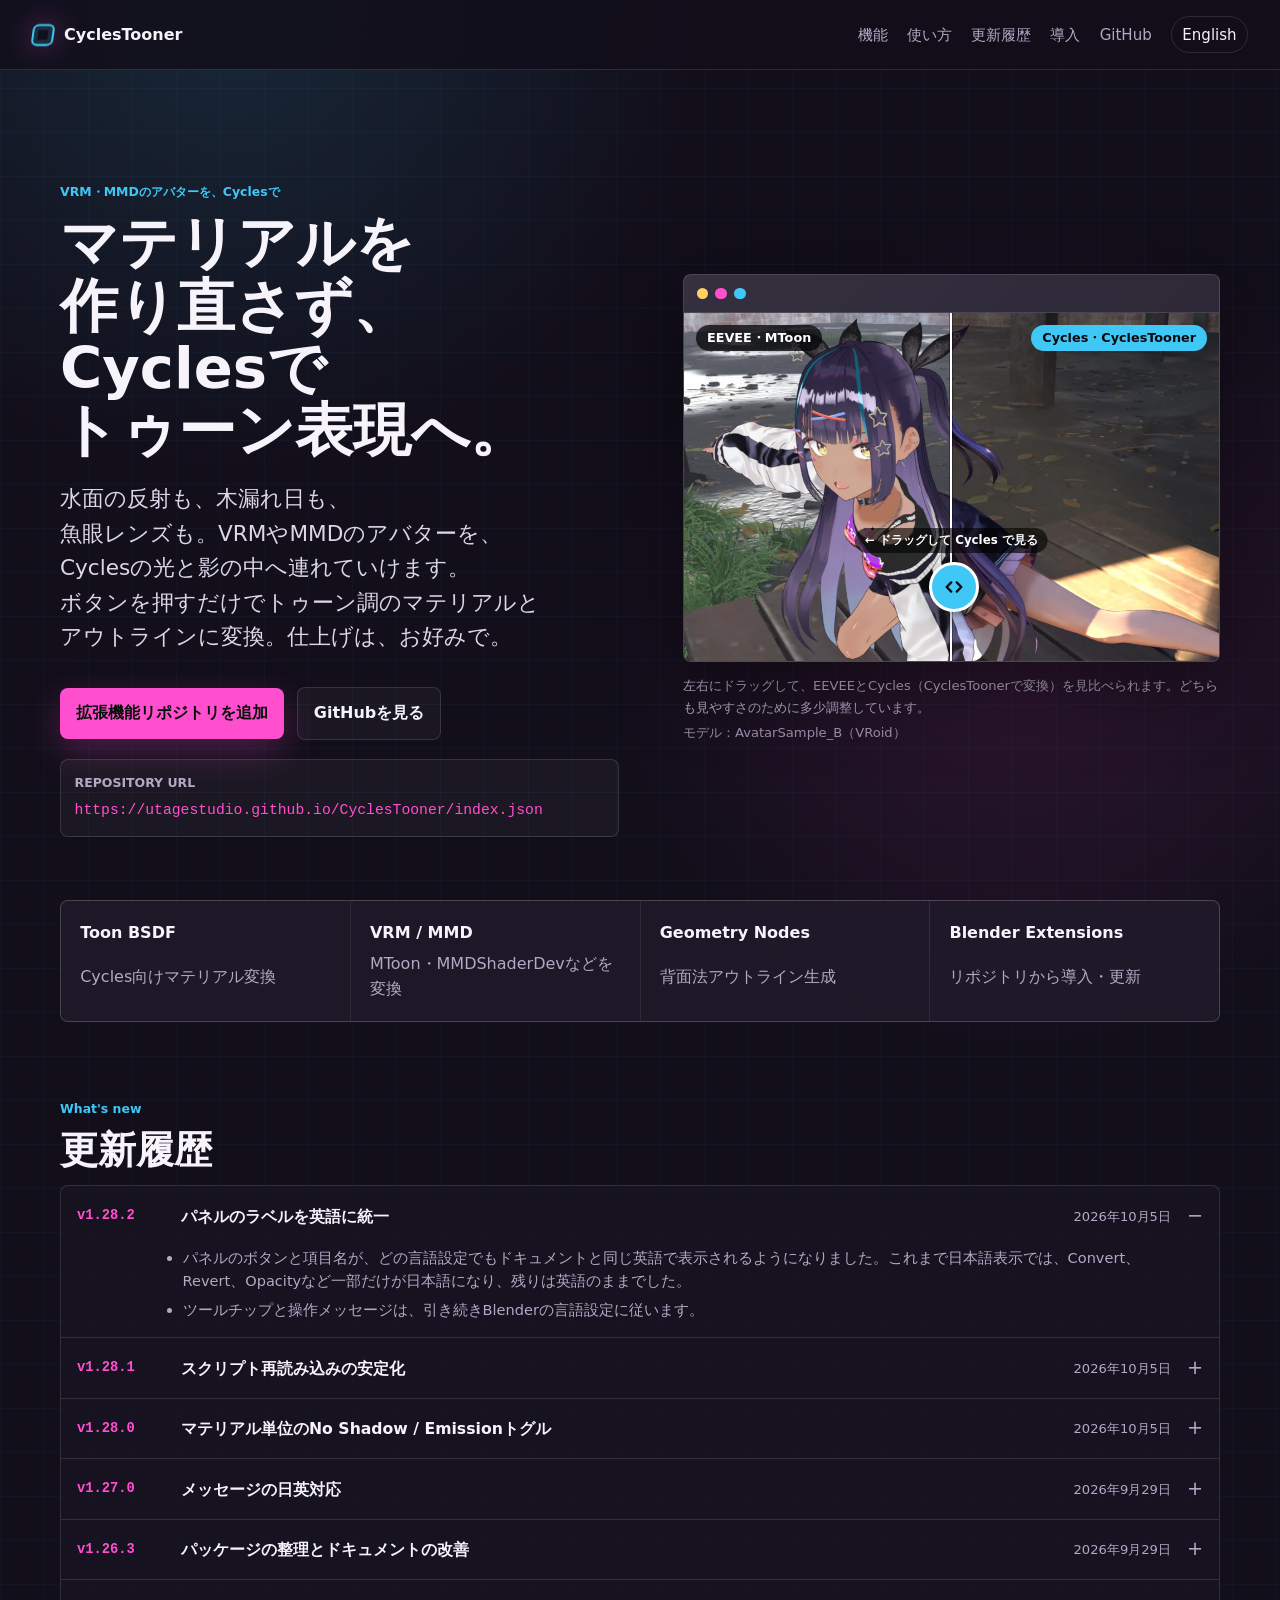
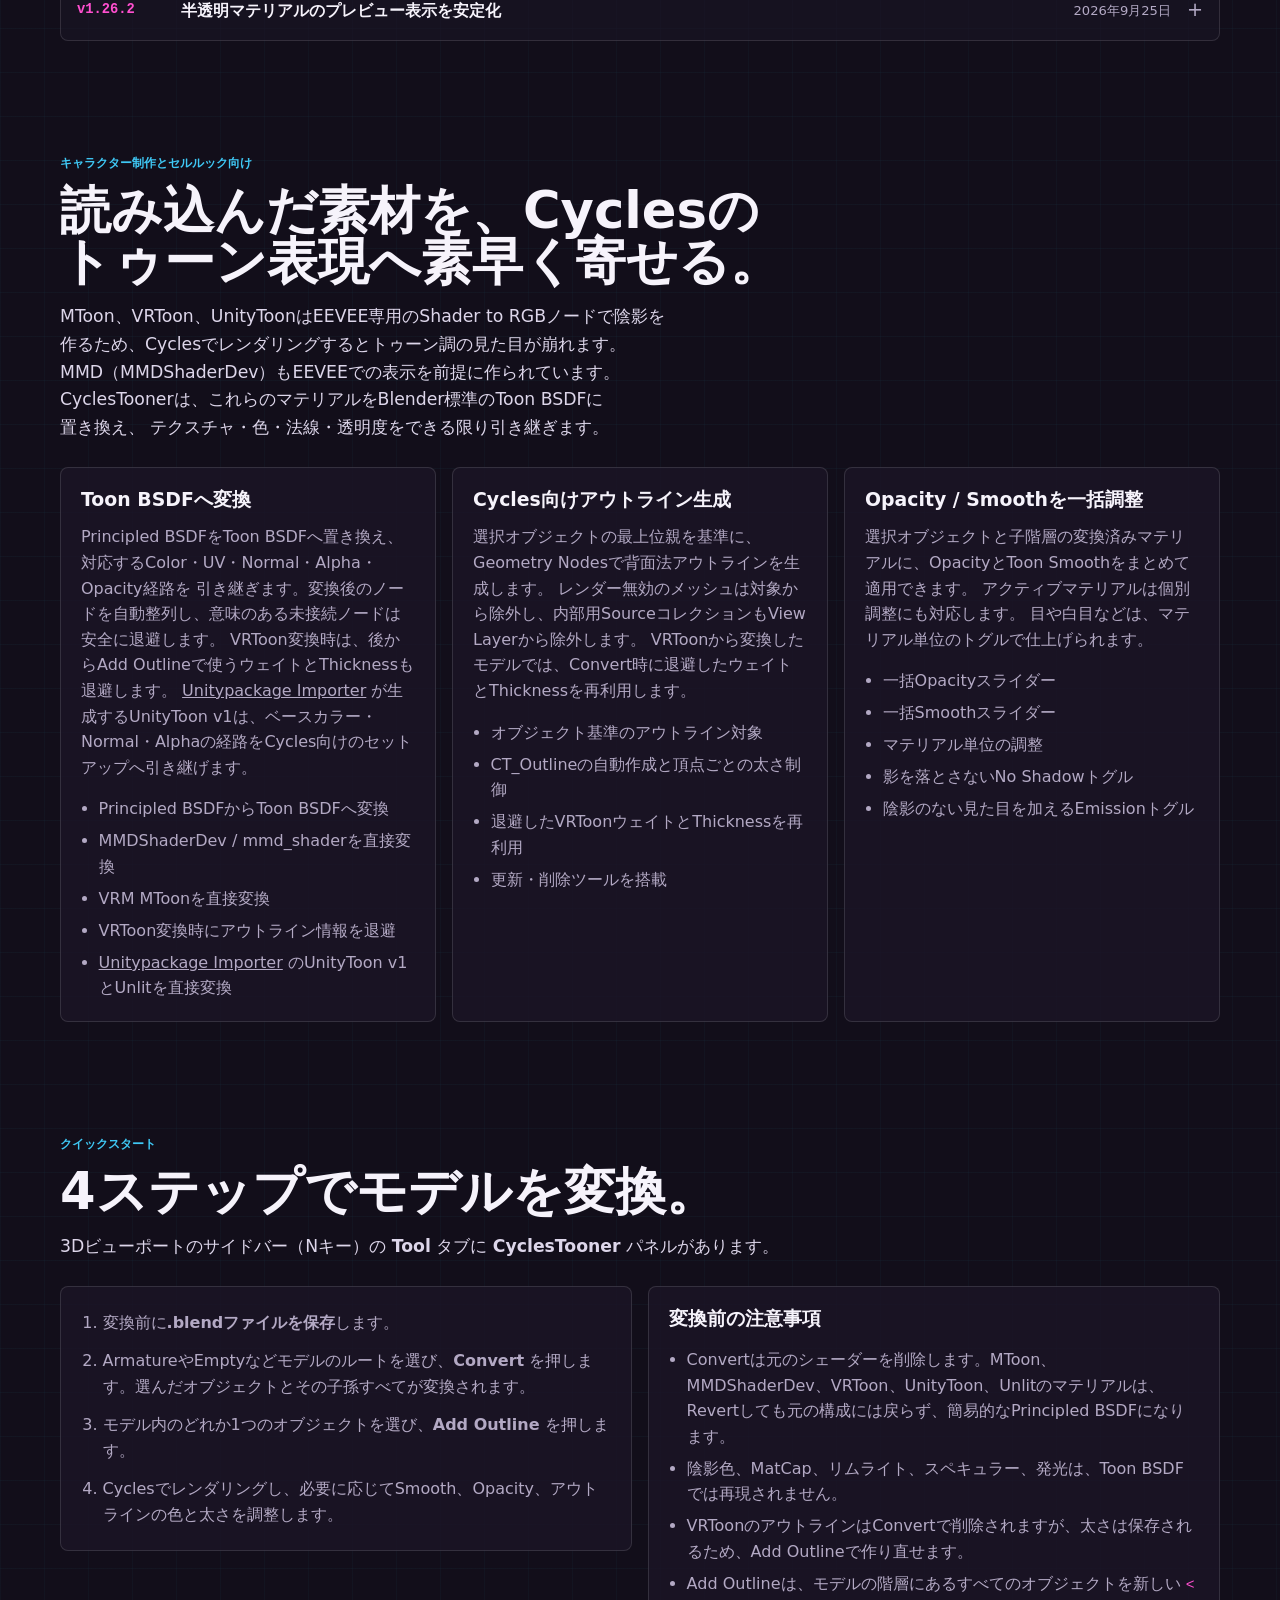
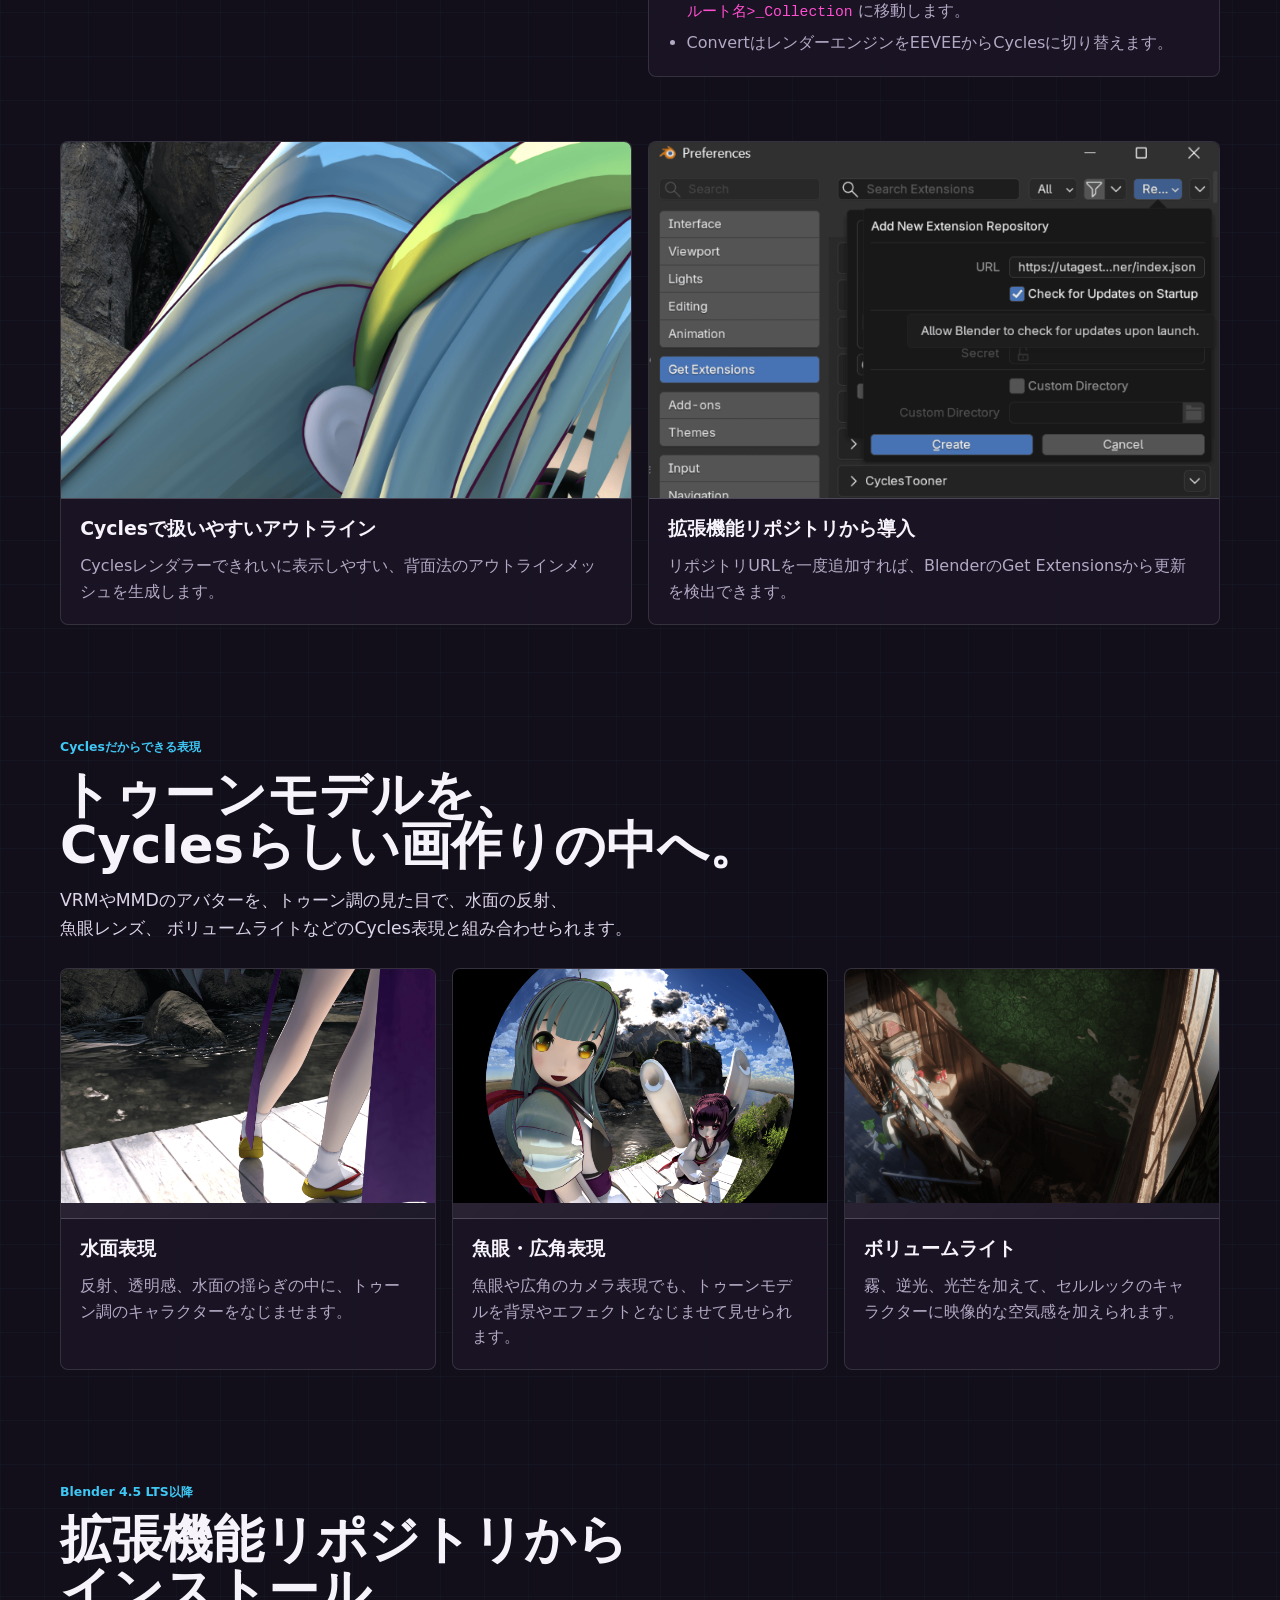
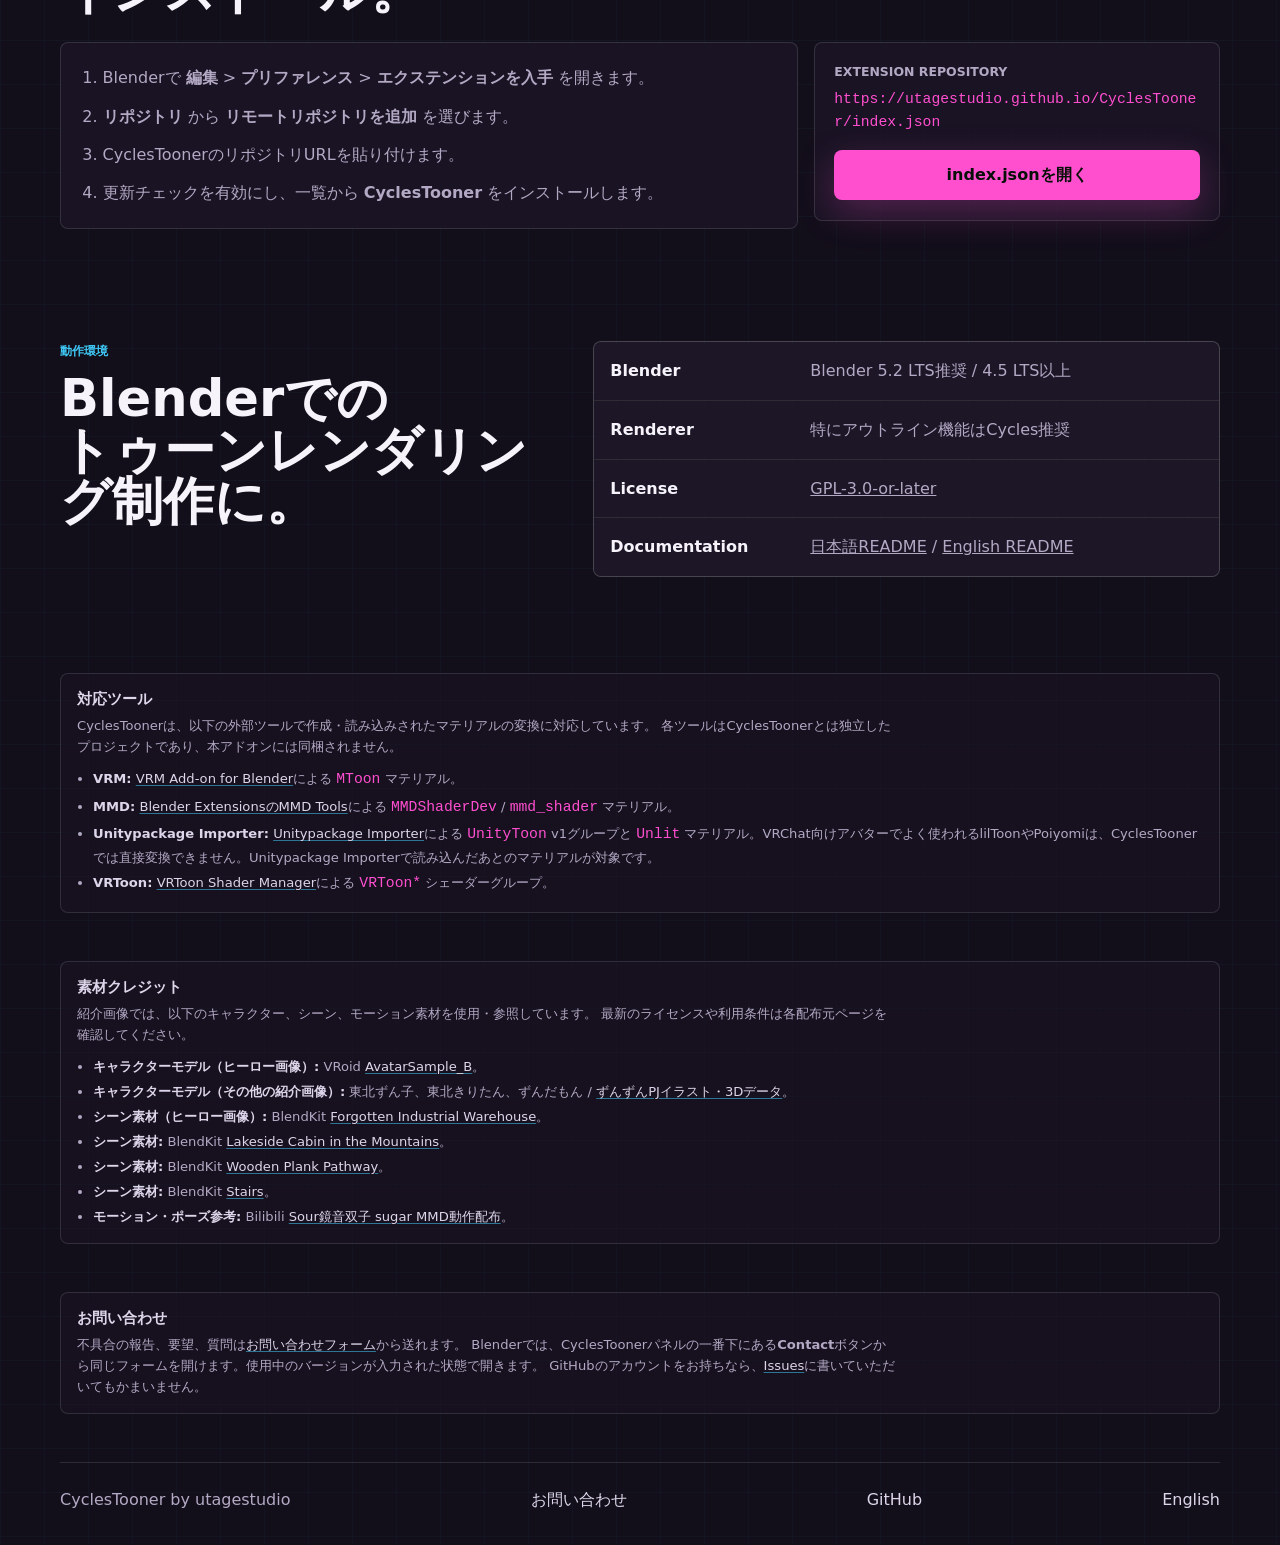
==== commit 5b1b627a: "Release 1.28.2 Remove the development suffix and add the 1.28.2 release history entry to both landin" ====
--- a/.github/pages/ja/index.html
+++ b/.github/pages/ja/index.html
@@ -112,6 +112,13 @@
       </div>
       <div class="update-list">
         <details class="update-entry" open>
+          <summary><span class="update-version">v1.28.2</span><strong>パネルのラベルを英語に統一</strong><time datetime="2026-10-05">2026年10月5日</time></summary>
+          <ul>
+            <li>パネルのボタンと項目名が、どの言語設定でもドキュメントと同じ英語で表示されるようになりました。これまで日本語表示では、Convert、Revert、Opacityなど一部だけが日本語になり、残りは英語のままでした。</li>
+            <li>ツールチップと操作メッセージは、引き続きBlenderの言語設定に従います。</li>
+          </ul>
+        </details>
+        <details class="update-entry">
           <summary><span class="update-version">v1.28.1</span><strong>スクリプト再読み込みの安定化</strong><time datetime="2026-10-05">2026年10月5日</time></summary>
           <ul>
             <li>アドオンのスクリプトを、Blenderがエクステンション向けに推奨する方法で読み込み・再読み込みするようにしました。「スクリプトを再読み込み」でアドオン全体が読み直されます。</li>
@@ -152,14 +159,6 @@
             <li>不透明度0.999などのほぼ不透明なマテリアルを変換した際、Material PreviewやEEVEEで面が裏返ったように見える問題を修正しました。</li>
             <li>変換時とOpacity変更時にDitheredを使用し、Blendedによる面の描画順序の乱れを防ぎます。</li>
             <li>設定済みの不透明度とCyclesシェーダーの透明度を保持します。既存の変換済みマテリアルには、次回のOpacity変更時に新設定が適用されます。</li>
-          </ul>
-        </details>
-        <details class="update-entry">
-          <summary><span class="update-version">v1.26.1</span><strong>レンダー状態に応じたアウトライン対象判定</strong><time datetime="2026-09-20">2026年9月20日</time></summary>
-          <ul>
-            <li>オブジェクトや所属するコレクションでレンダー無効にしたメッシュには、アウトラインを付けないようにしました。ビューポートだけで非表示にしたメッシュには、引き続きアウトラインが付きます。</li>
-            <li>複数のコレクションに入っているメッシュは、現在のシーンでいずれかのコレクションがレンダーされていれば、アウトラインが付くようにしました。</li>
-            <li>Add OutlineとRefresh Outlineで無関係なコレクションを移動しないようにし、非表示のリグ用オブジェクトもモデルの階層内に保つようにしました。</li>
           </ul>
         </details>
       </div>
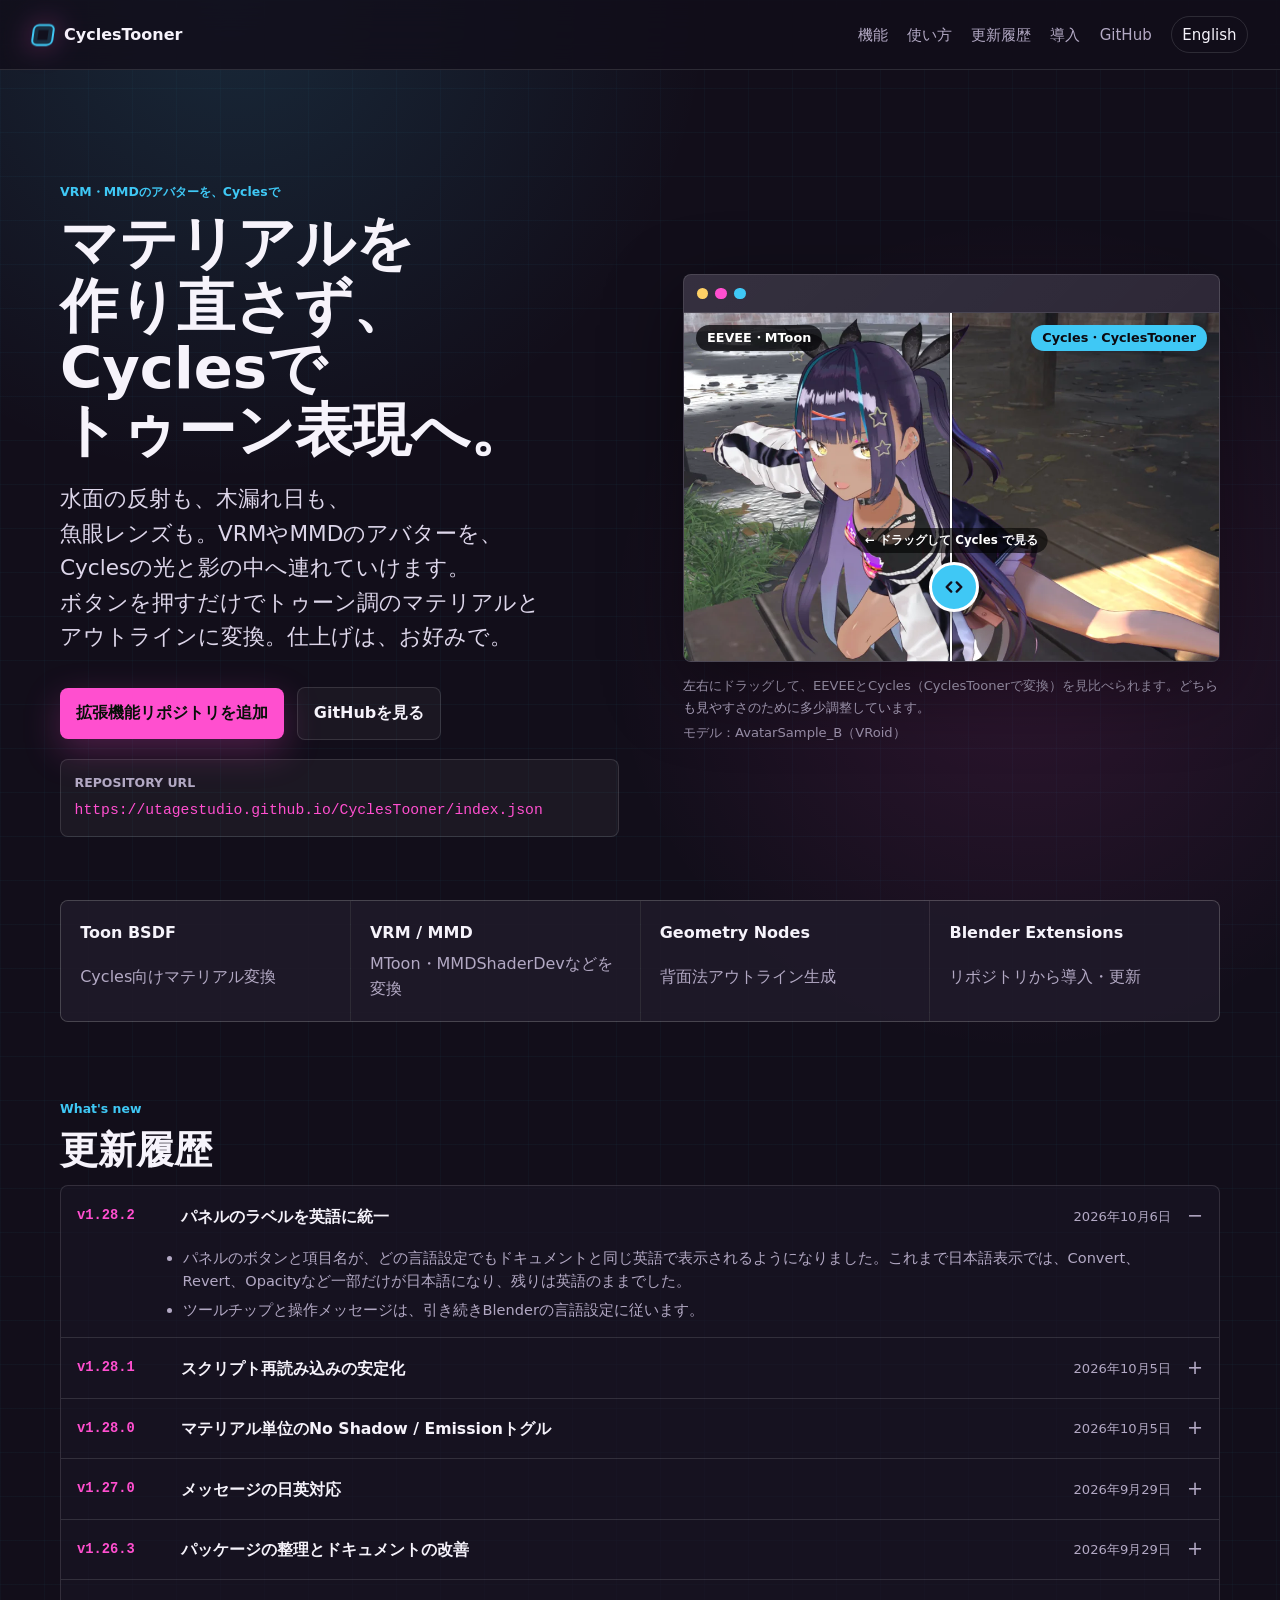
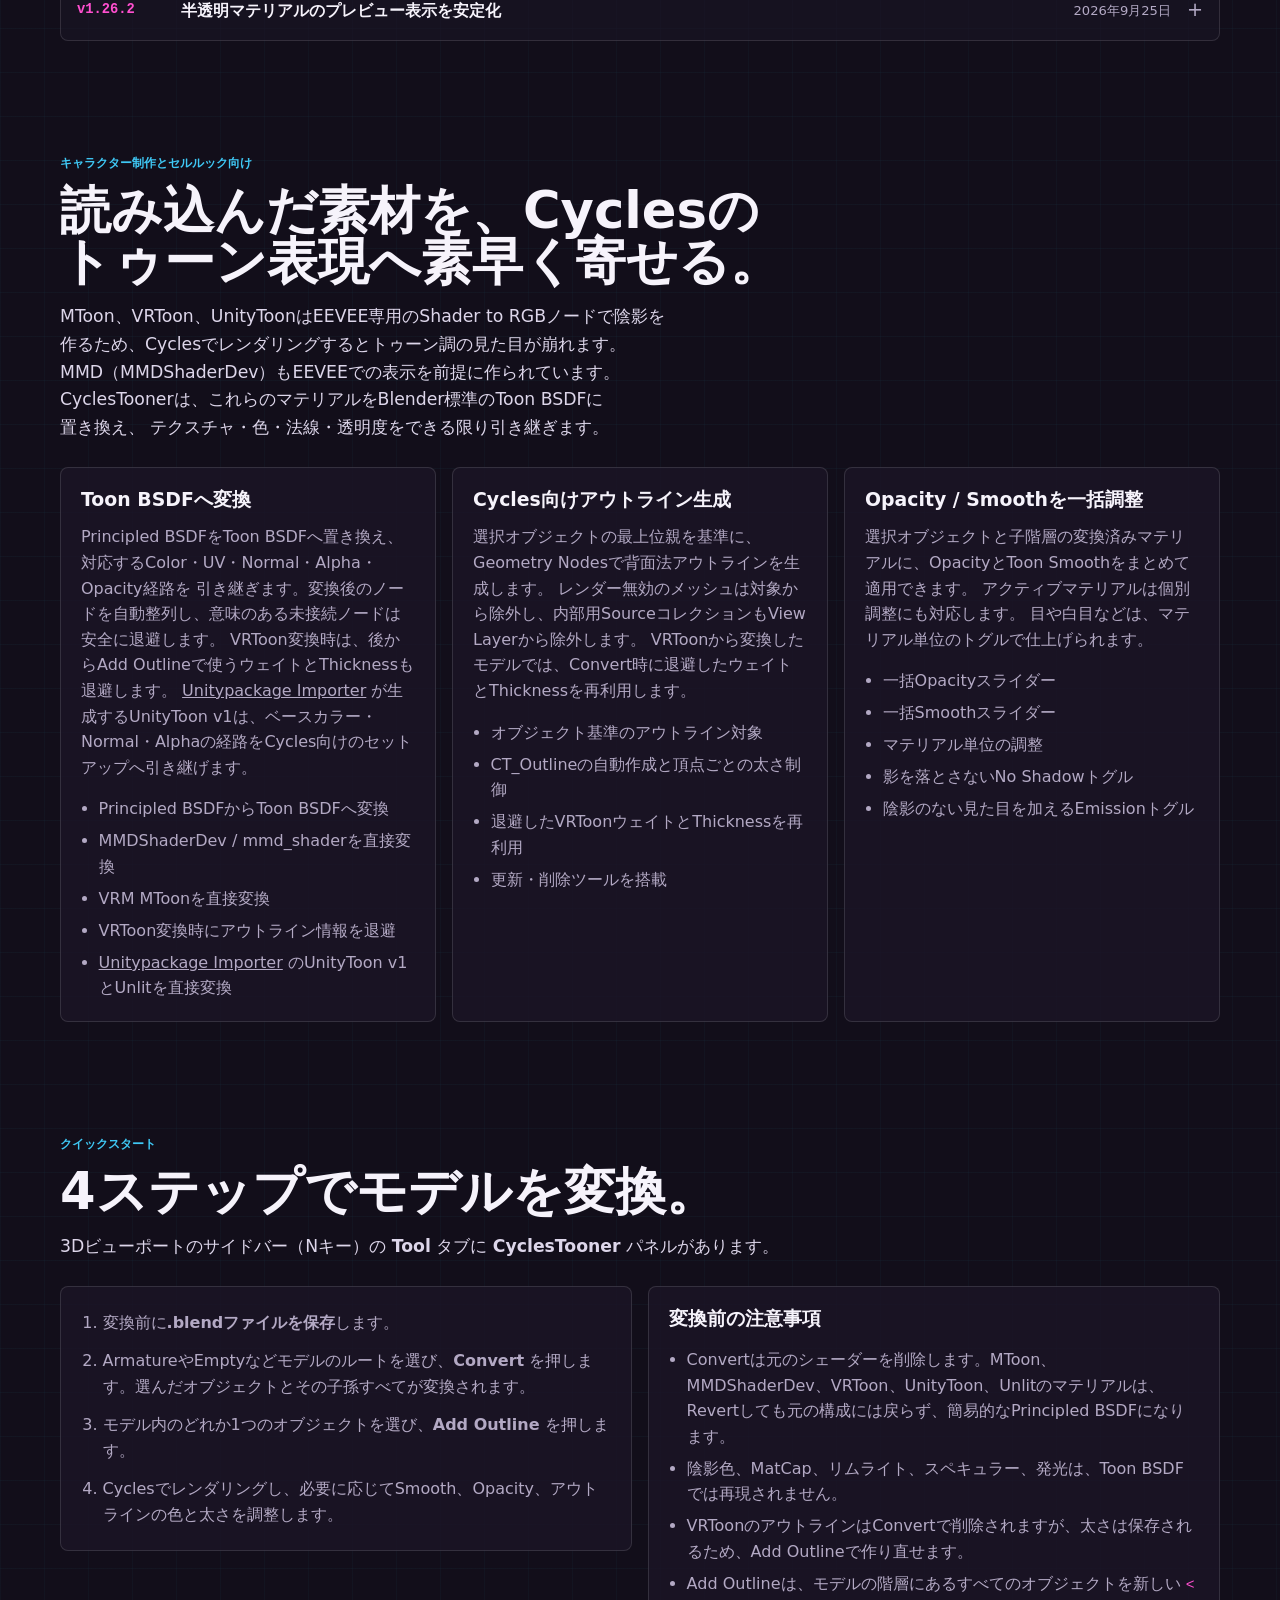
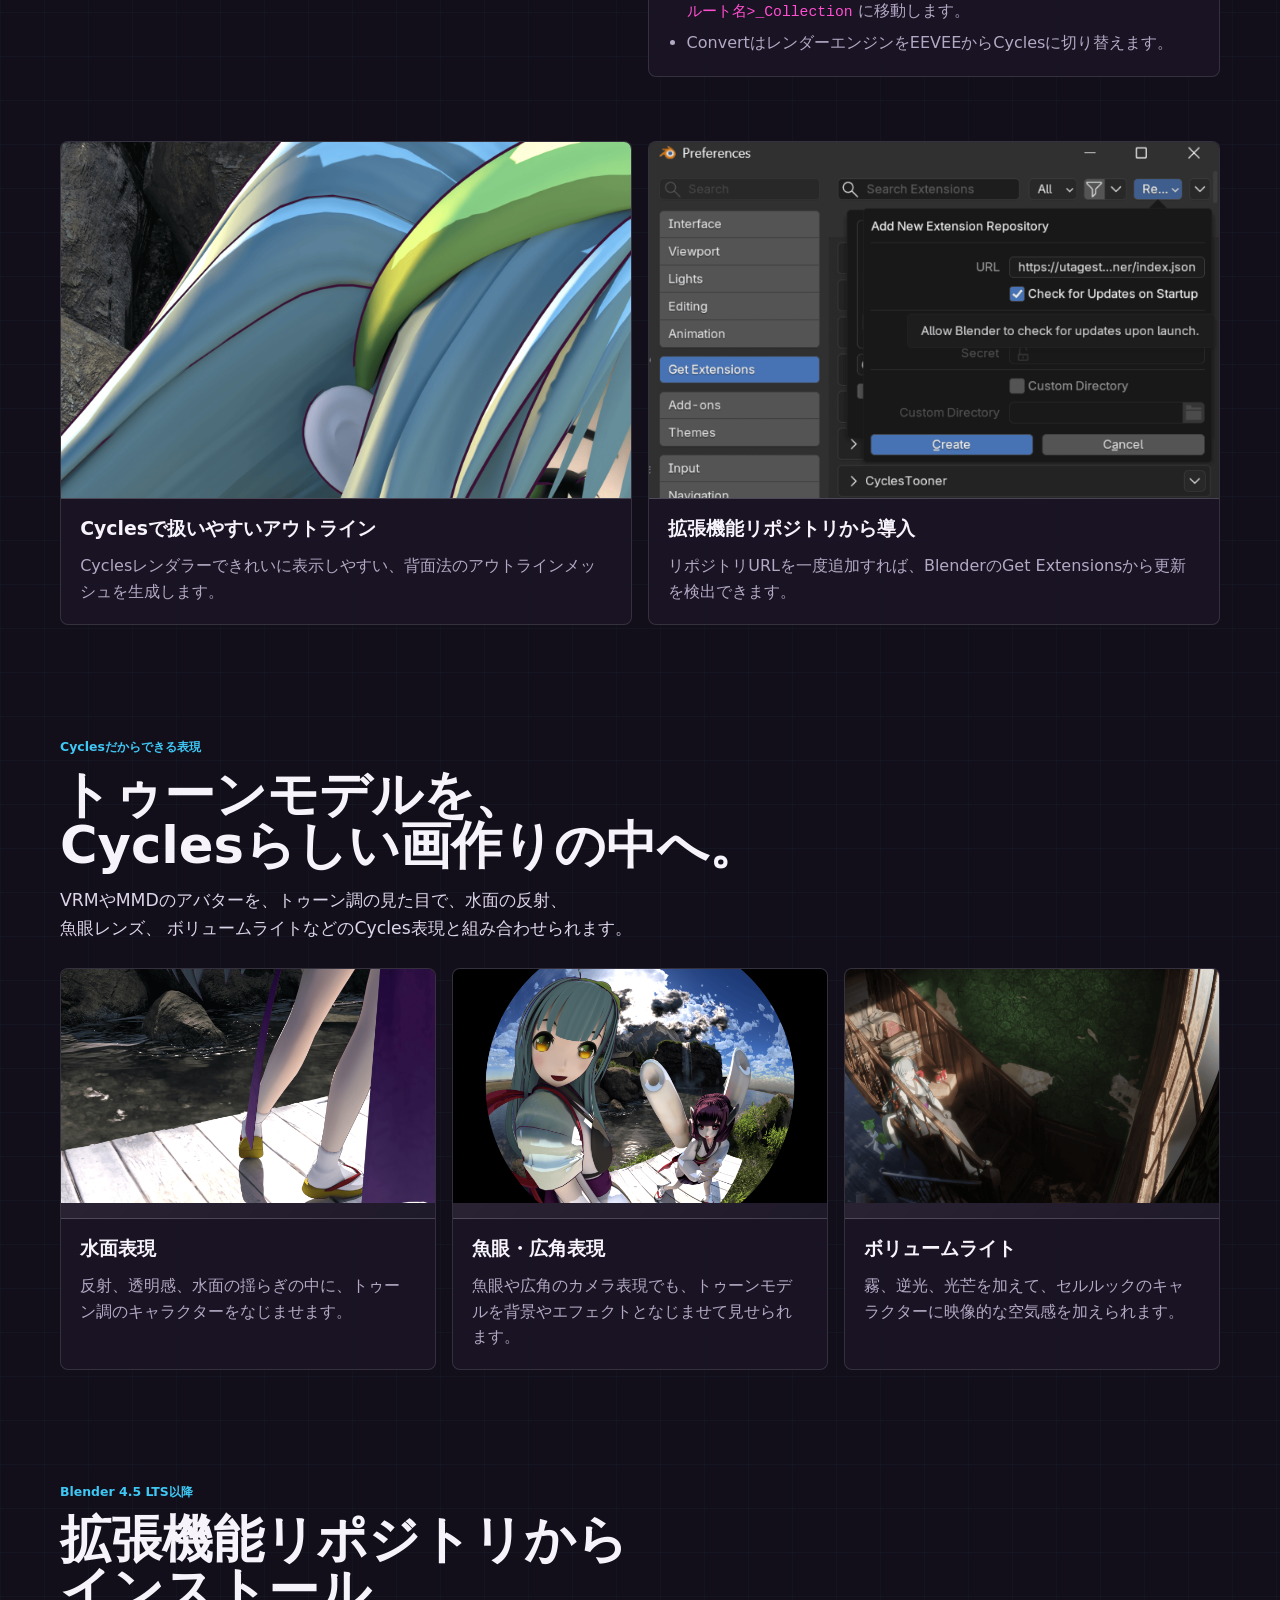
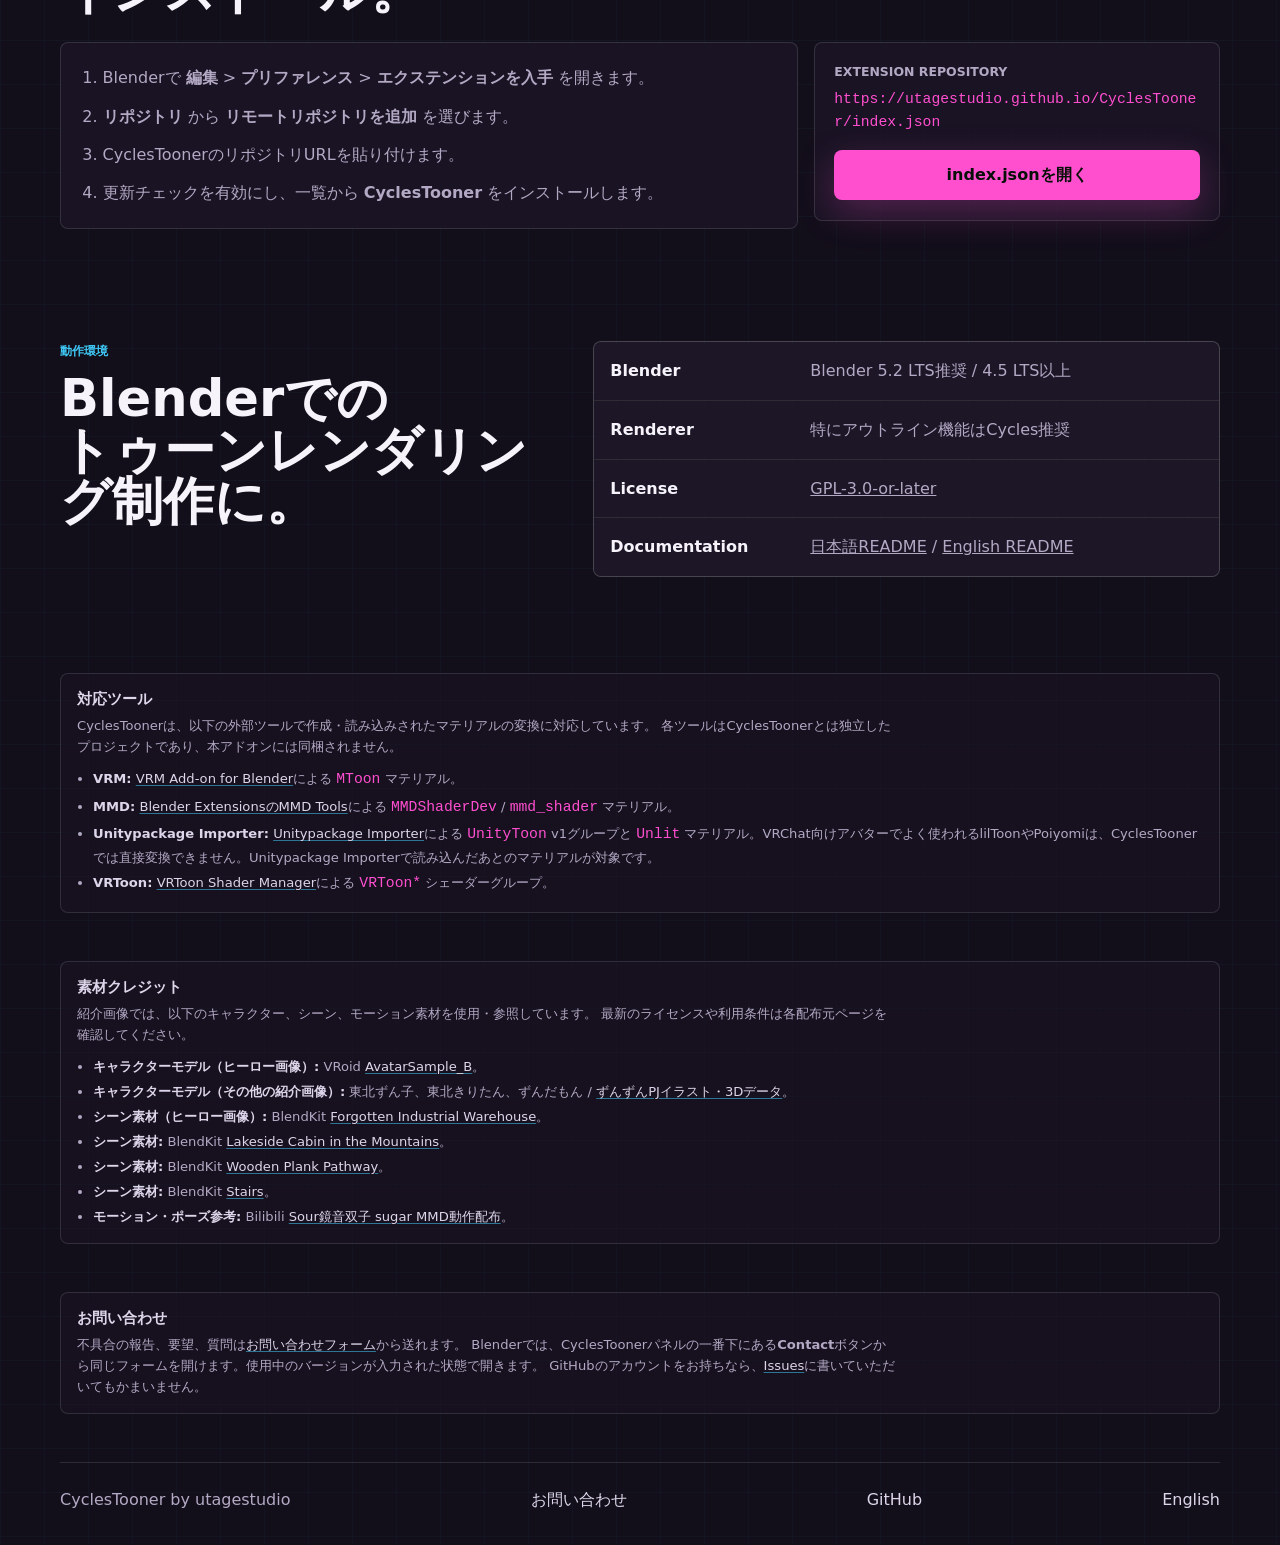
==== commit 92301b8f: "Set the 1.28.2 release date to October 6 The release is merged a day after the entry was written." ====
--- a/.github/pages/ja/index.html
+++ b/.github/pages/ja/index.html
@@ -112,7 +112,7 @@
       </div>
       <div class="update-list">
         <details class="update-entry" open>
-          <summary><span class="update-version">v1.28.2</span><strong>パネルのラベルを英語に統一</strong><time datetime="2026-10-05">2026年10月5日</time></summary>
+          <summary><span class="update-version">v1.28.2</span><strong>パネルのラベルを英語に統一</strong><time datetime="2026-10-06">2026年10月6日</time></summary>
           <ul>
             <li>パネルのボタンと項目名が、どの言語設定でもドキュメントと同じ英語で表示されるようになりました。これまで日本語表示では、Convert、Revert、Opacityなど一部だけが日本語になり、残りは英語のままでした。</li>
             <li>ツールチップと操作メッセージは、引き続きBlenderの言語設定に従います。</li>
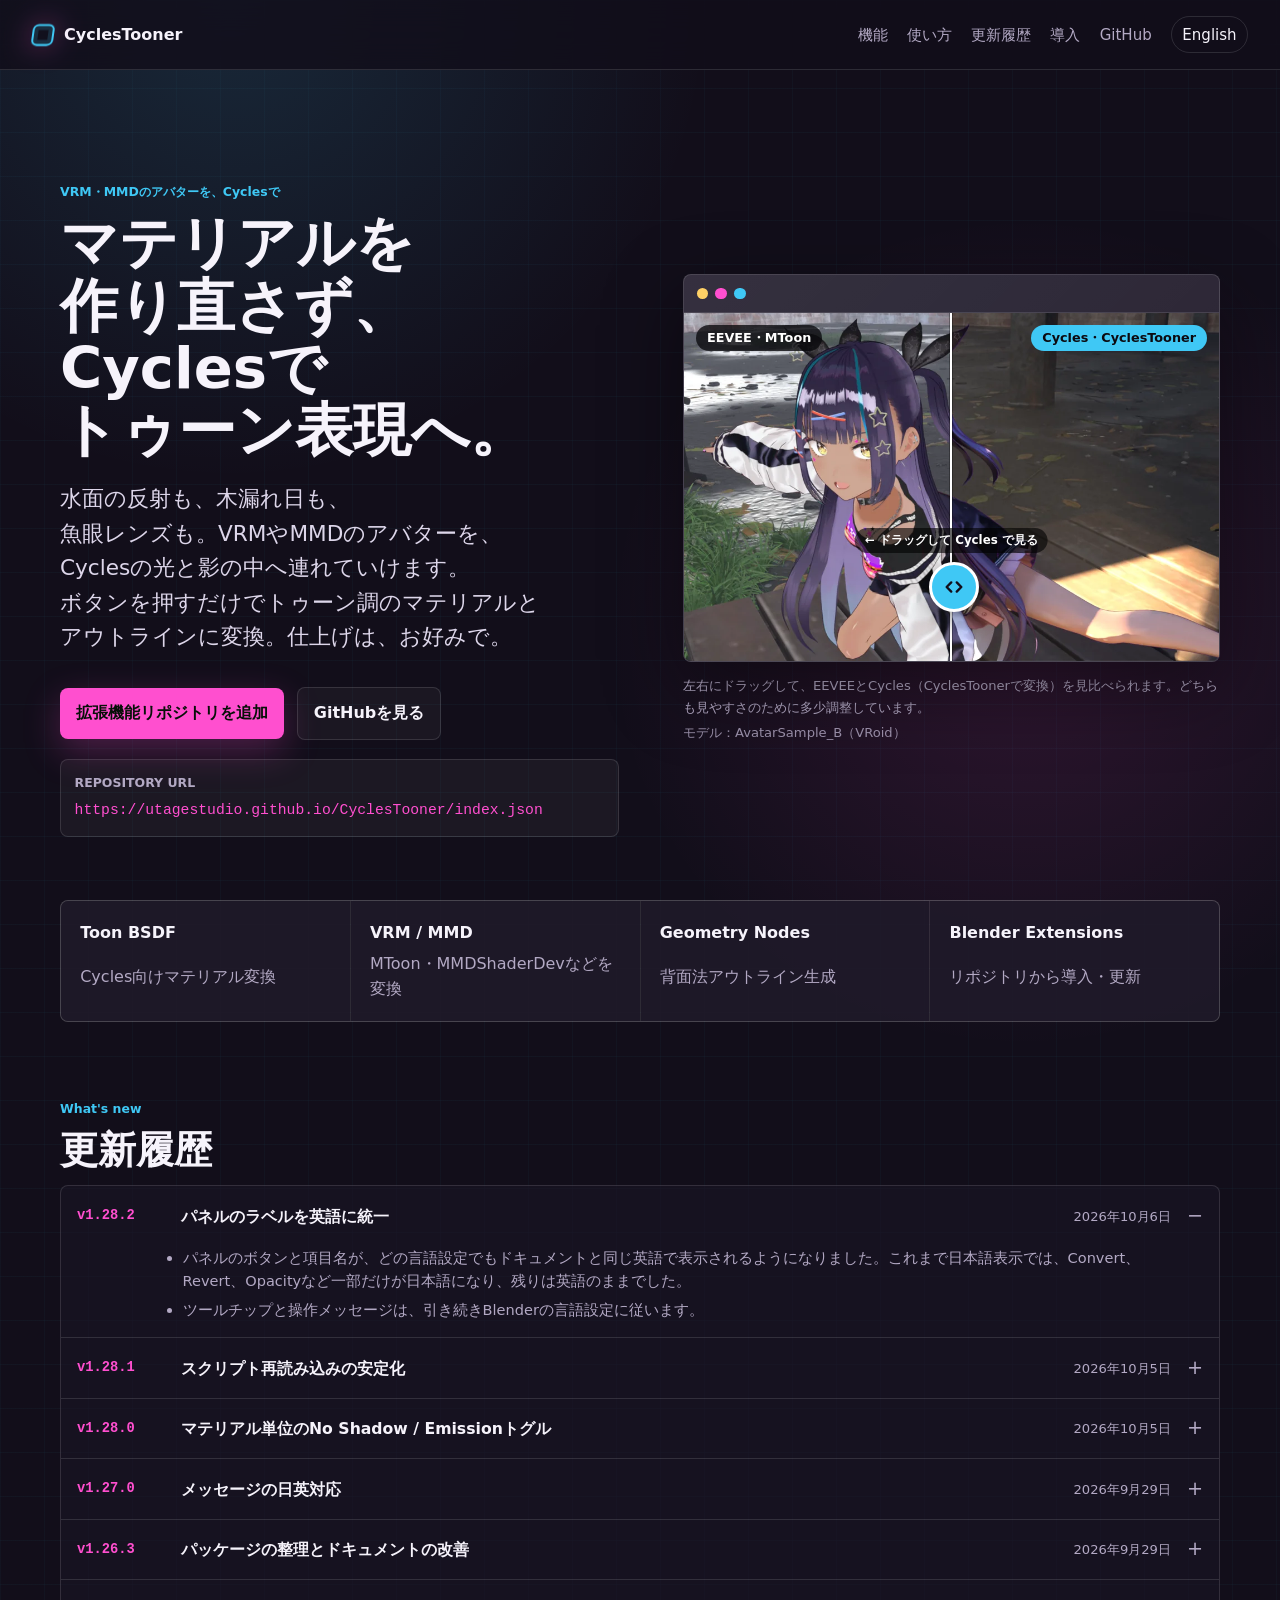
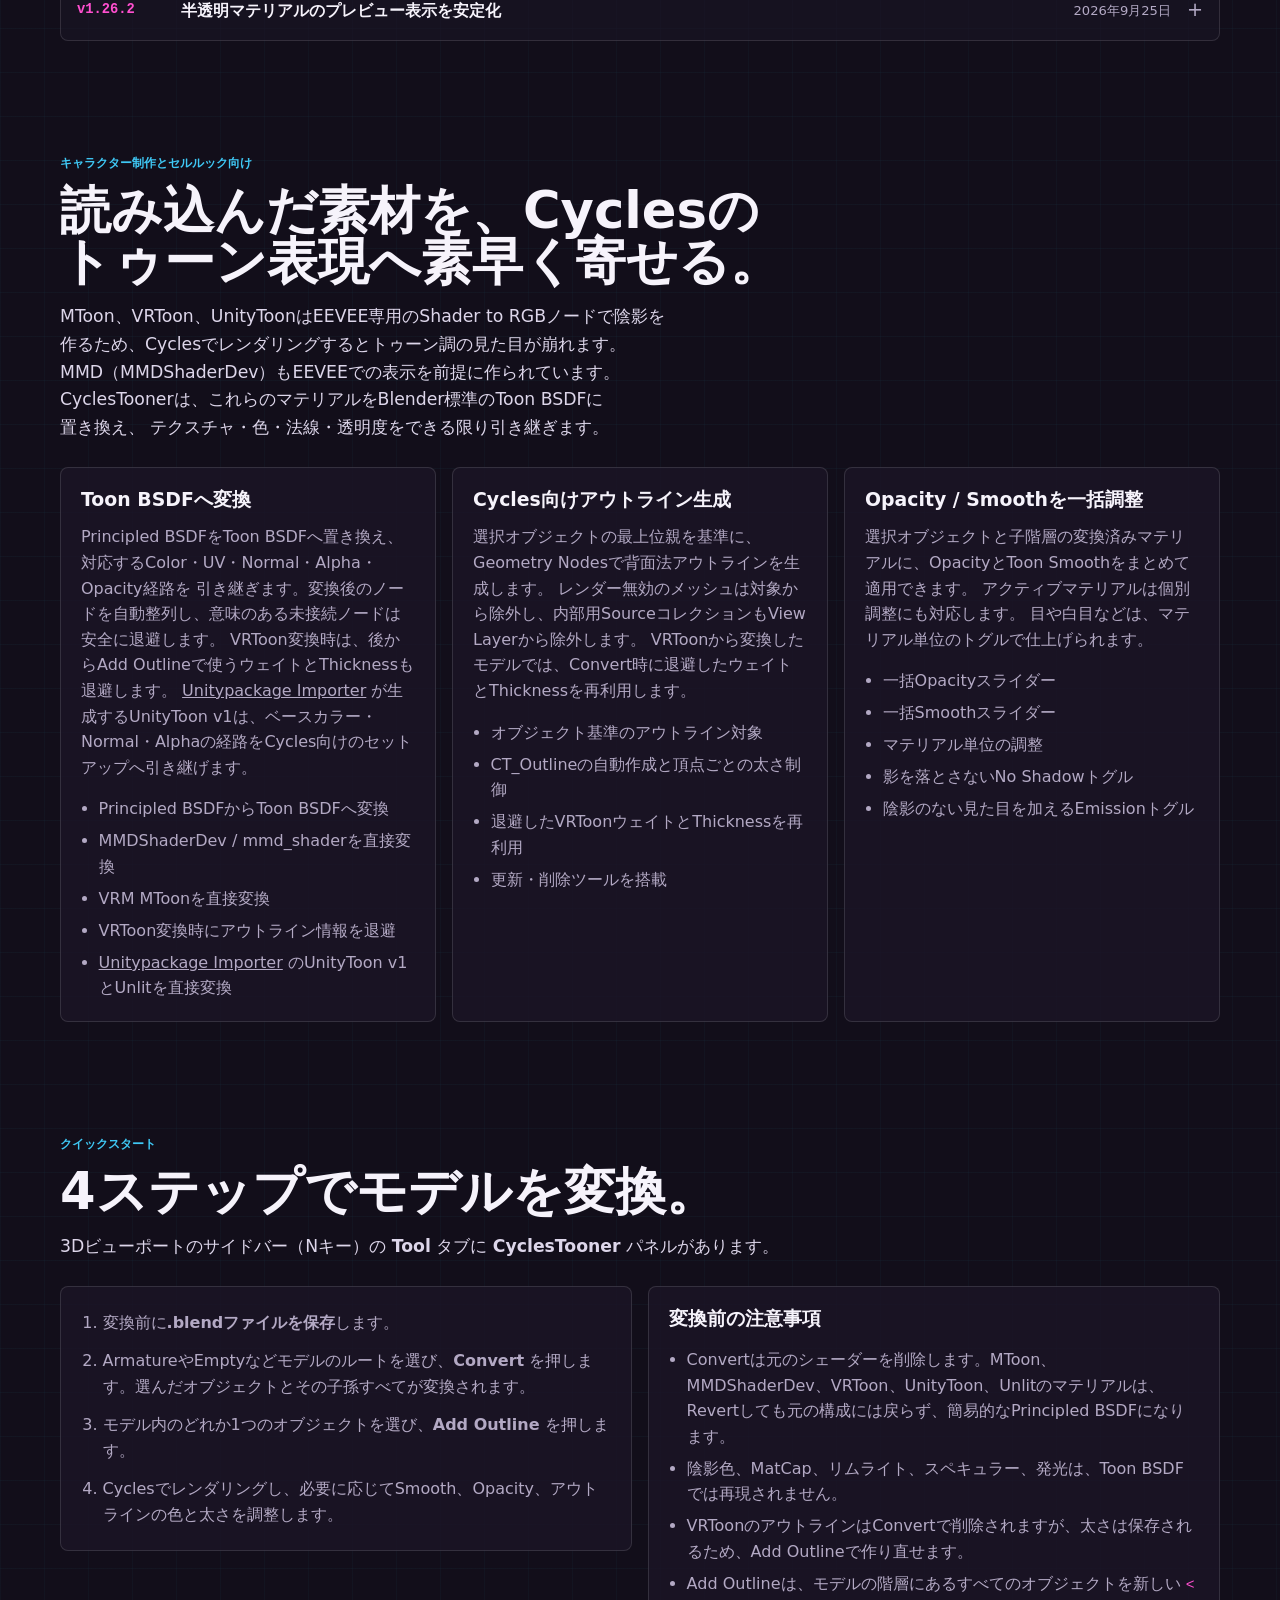
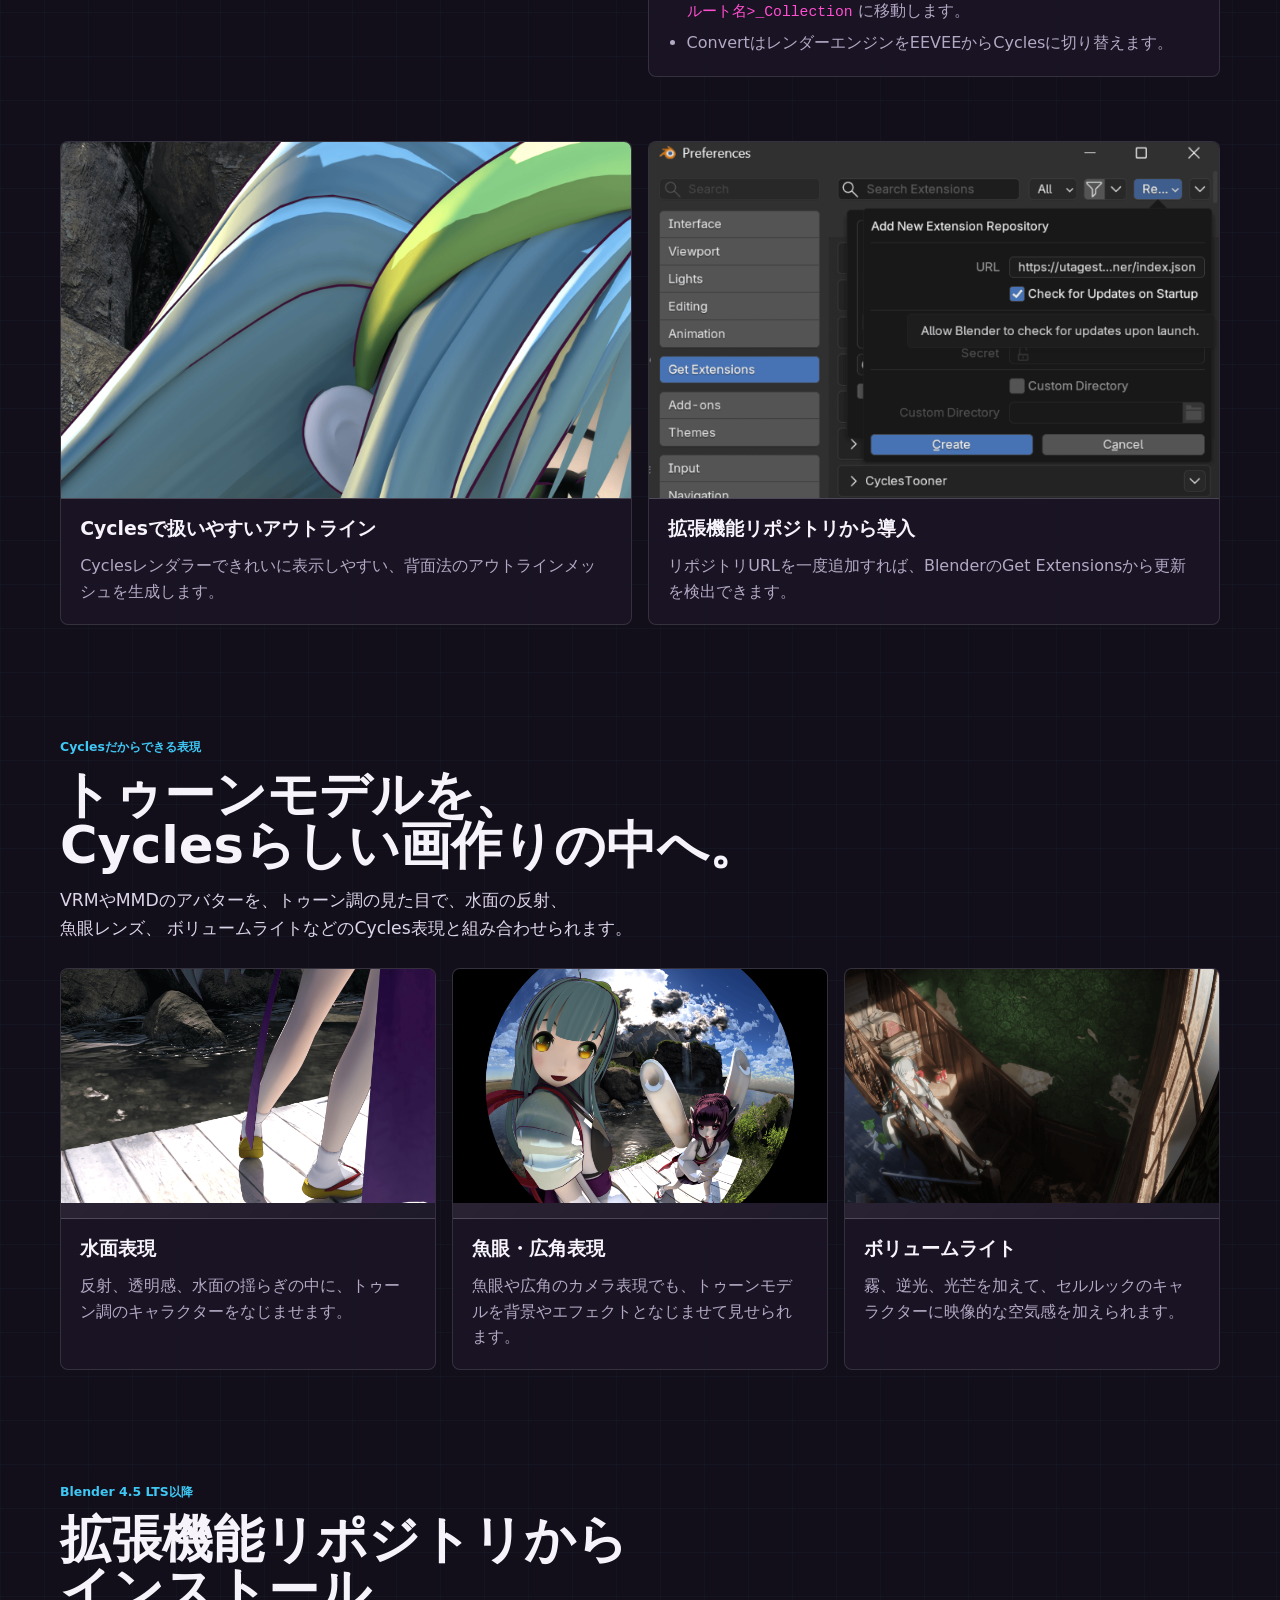
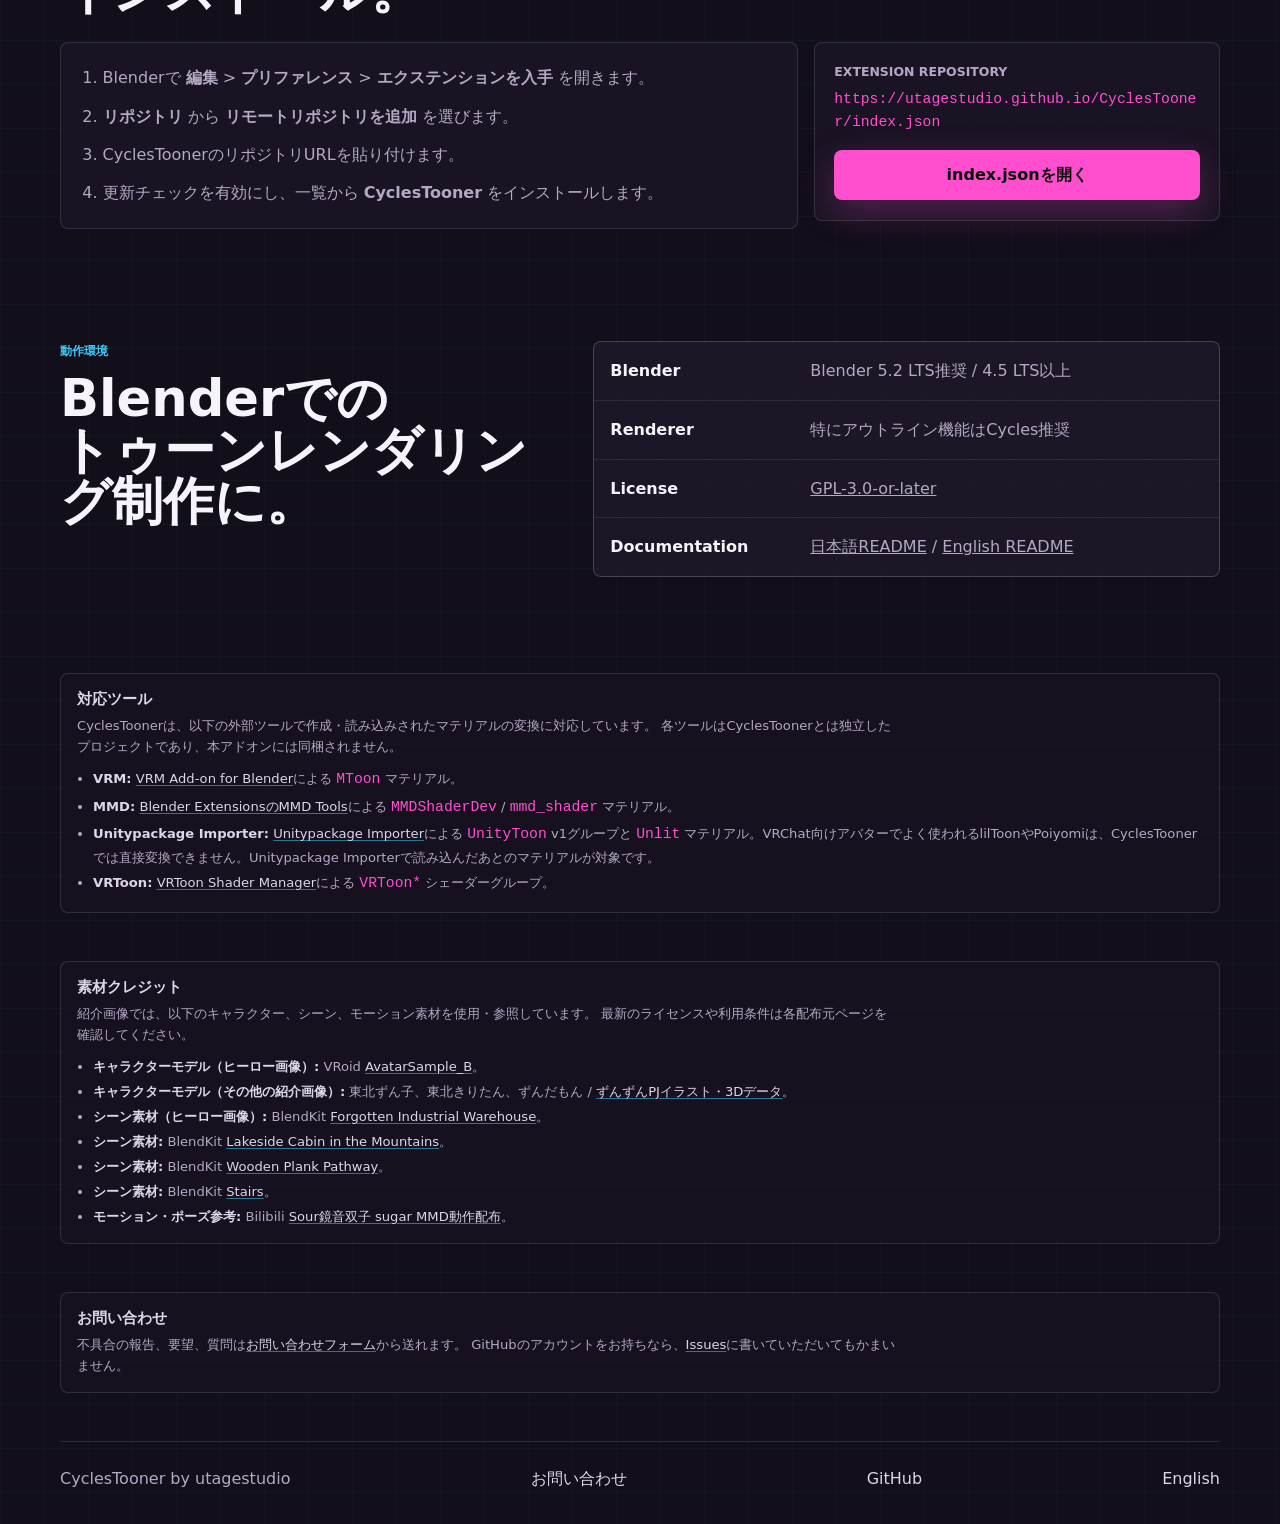
==== commit e988a85a: "Remove the Contact button from the documentation The button was removed from the panel. The contact " ====
--- a/.github/pages/ja/index.html
+++ b/.github/pages/ja/index.html
@@ -405,7 +405,6 @@
       <h2 id="contact-title">お問い合わせ</h2>
       <p>
         不具合の報告、要望、質問は<a href="https://tally.so/r/kdVdDR?product=CyclesTooner" target="_blank" rel="noopener noreferrer">お問い合わせフォーム</a>から送れます。
-        Blenderでは、CyclesToonerパネルの一番下にある<strong>Contact</strong>ボタンから同じフォームを開けます。使用中のバージョンが入力された状態で開きます。
         GitHubのアカウントをお持ちなら、<a href="https://github.com/utagestudio/CyclesTooner/issues" target="_blank" rel="noopener noreferrer">Issues</a>に書いていただいてもかまいません。
       </p>
     </section>
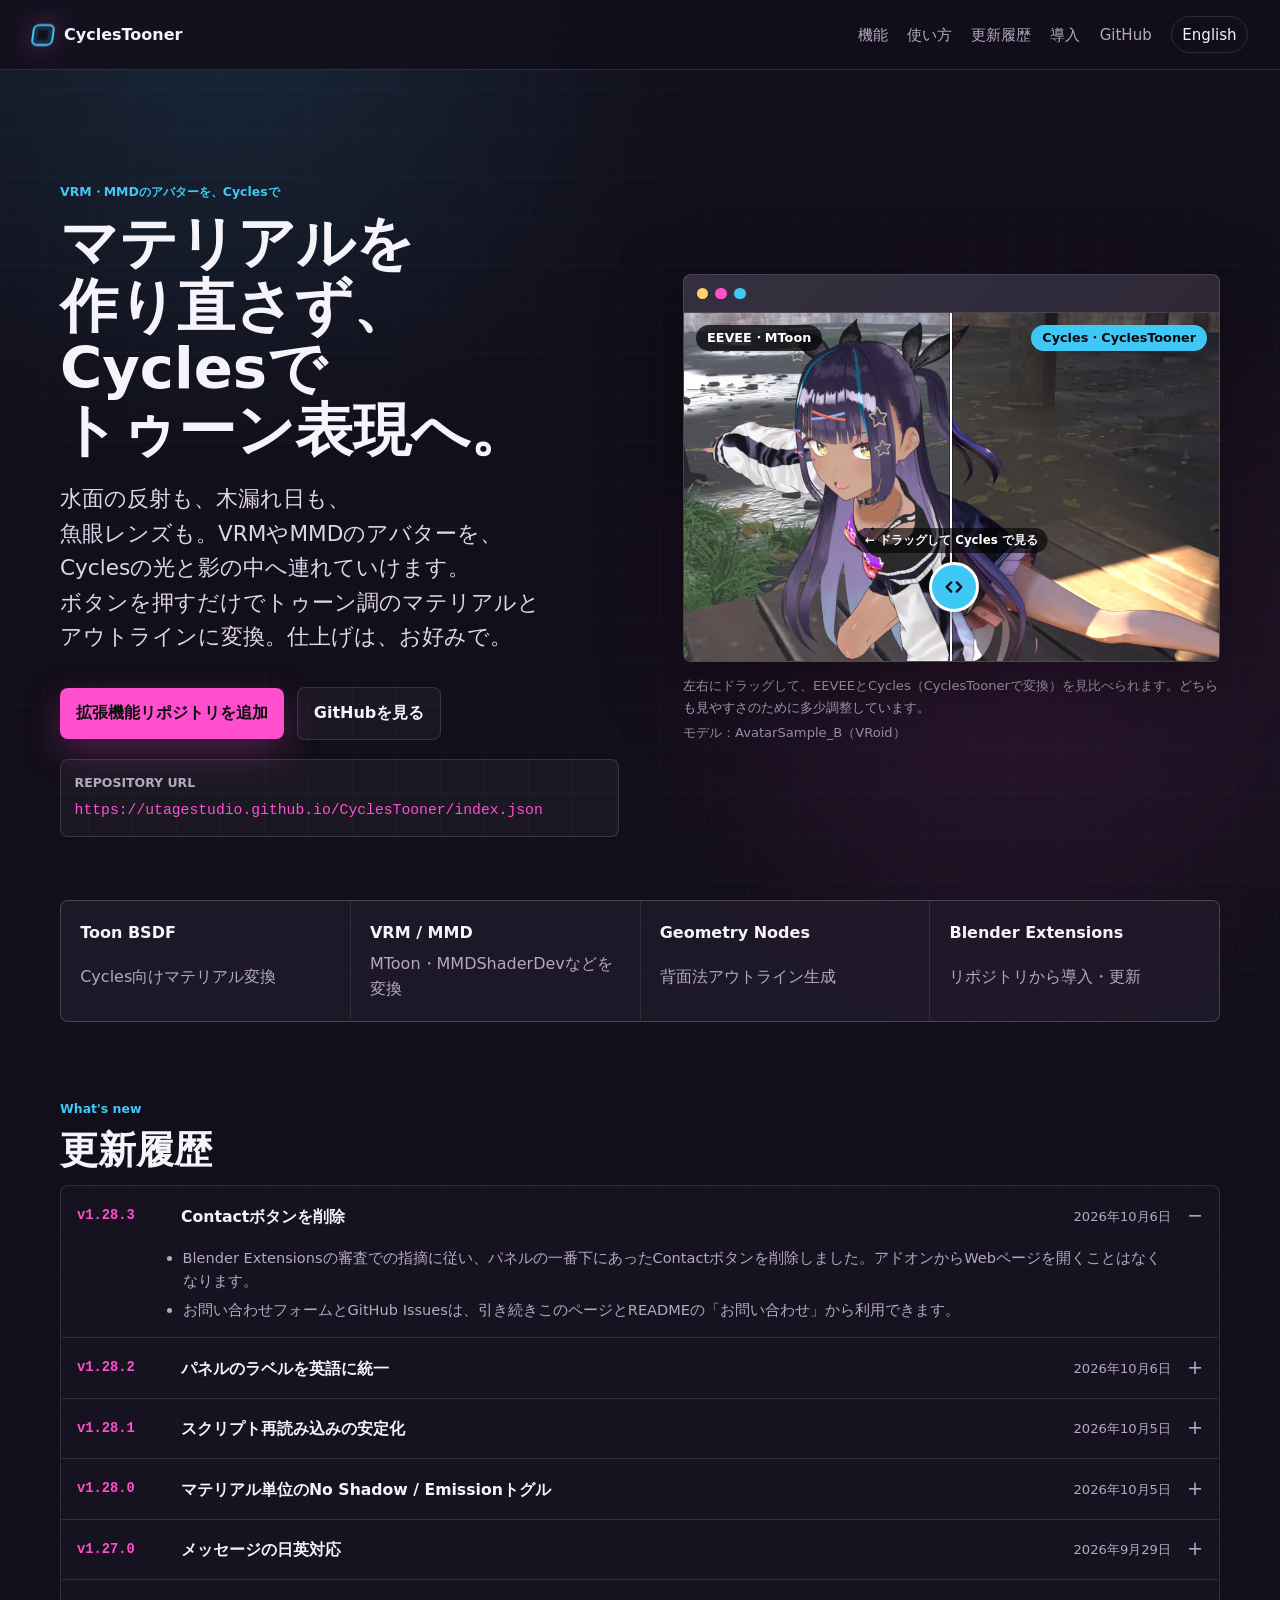
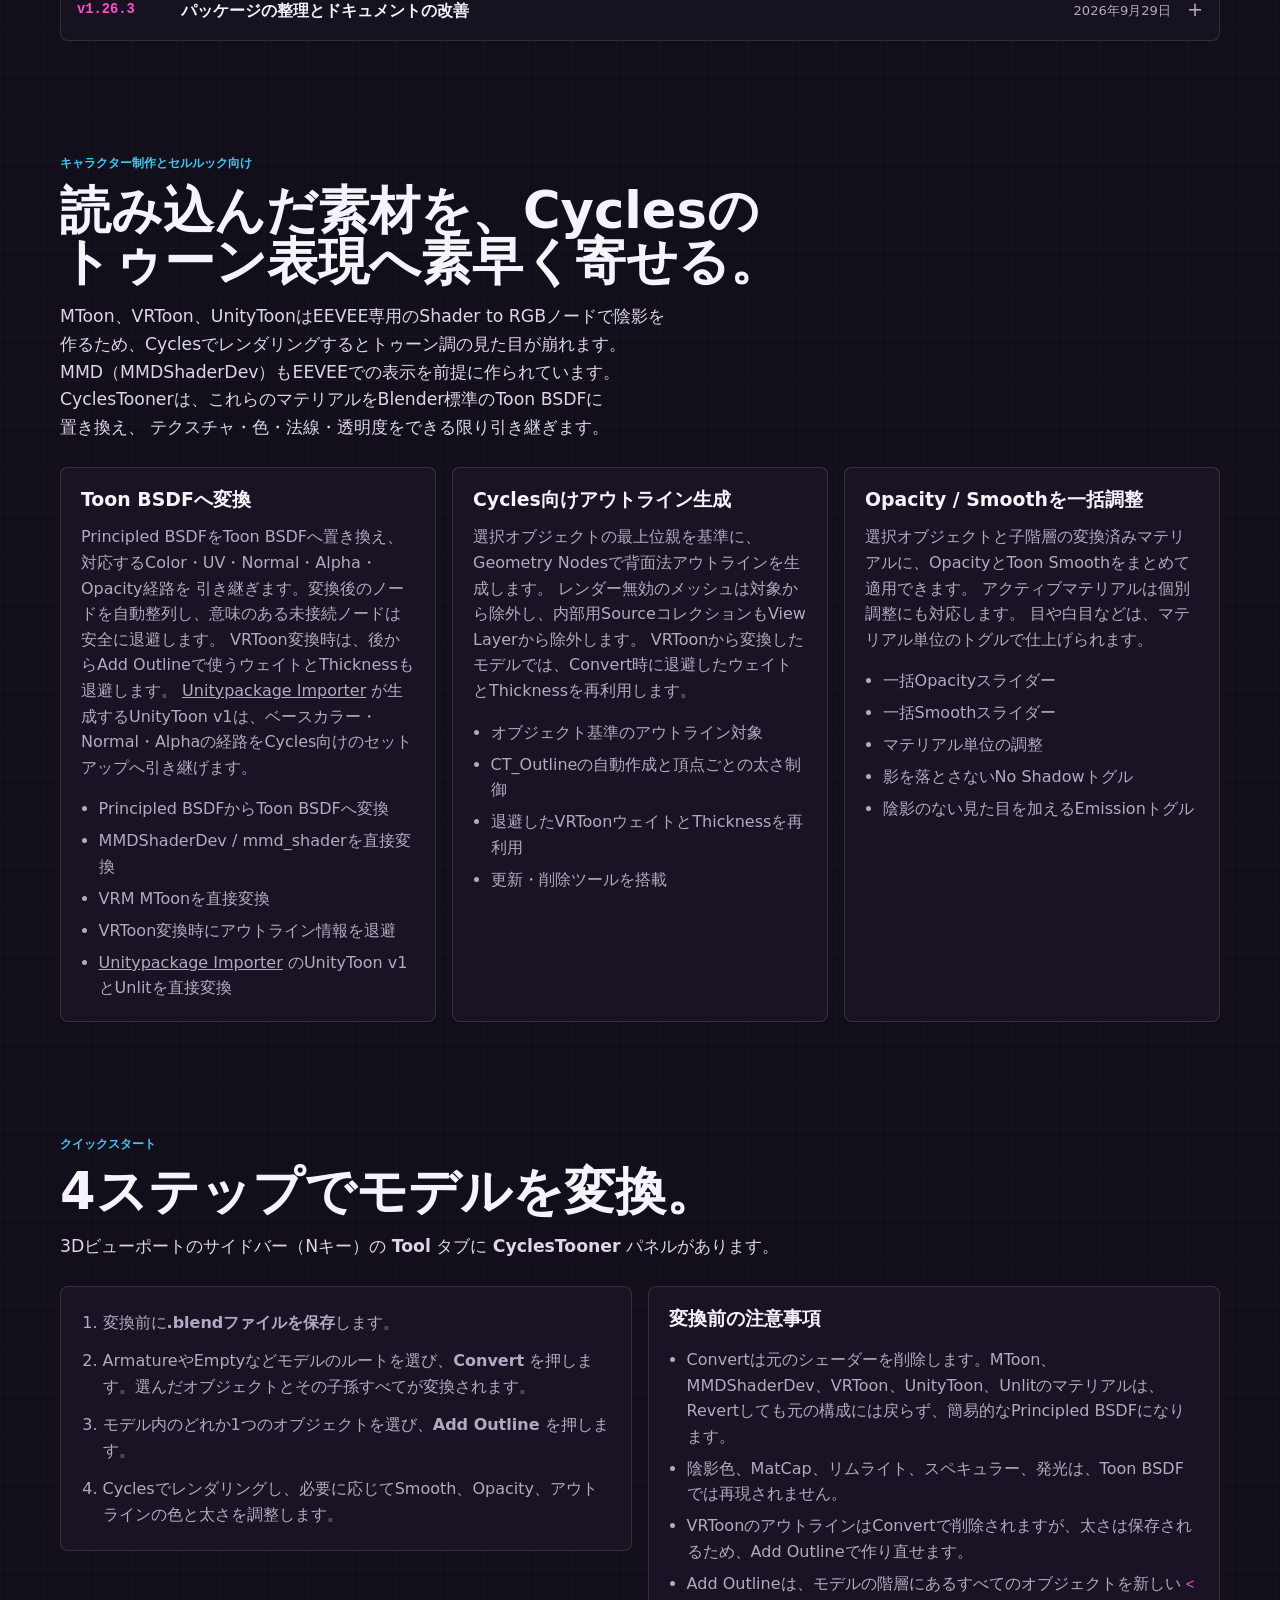
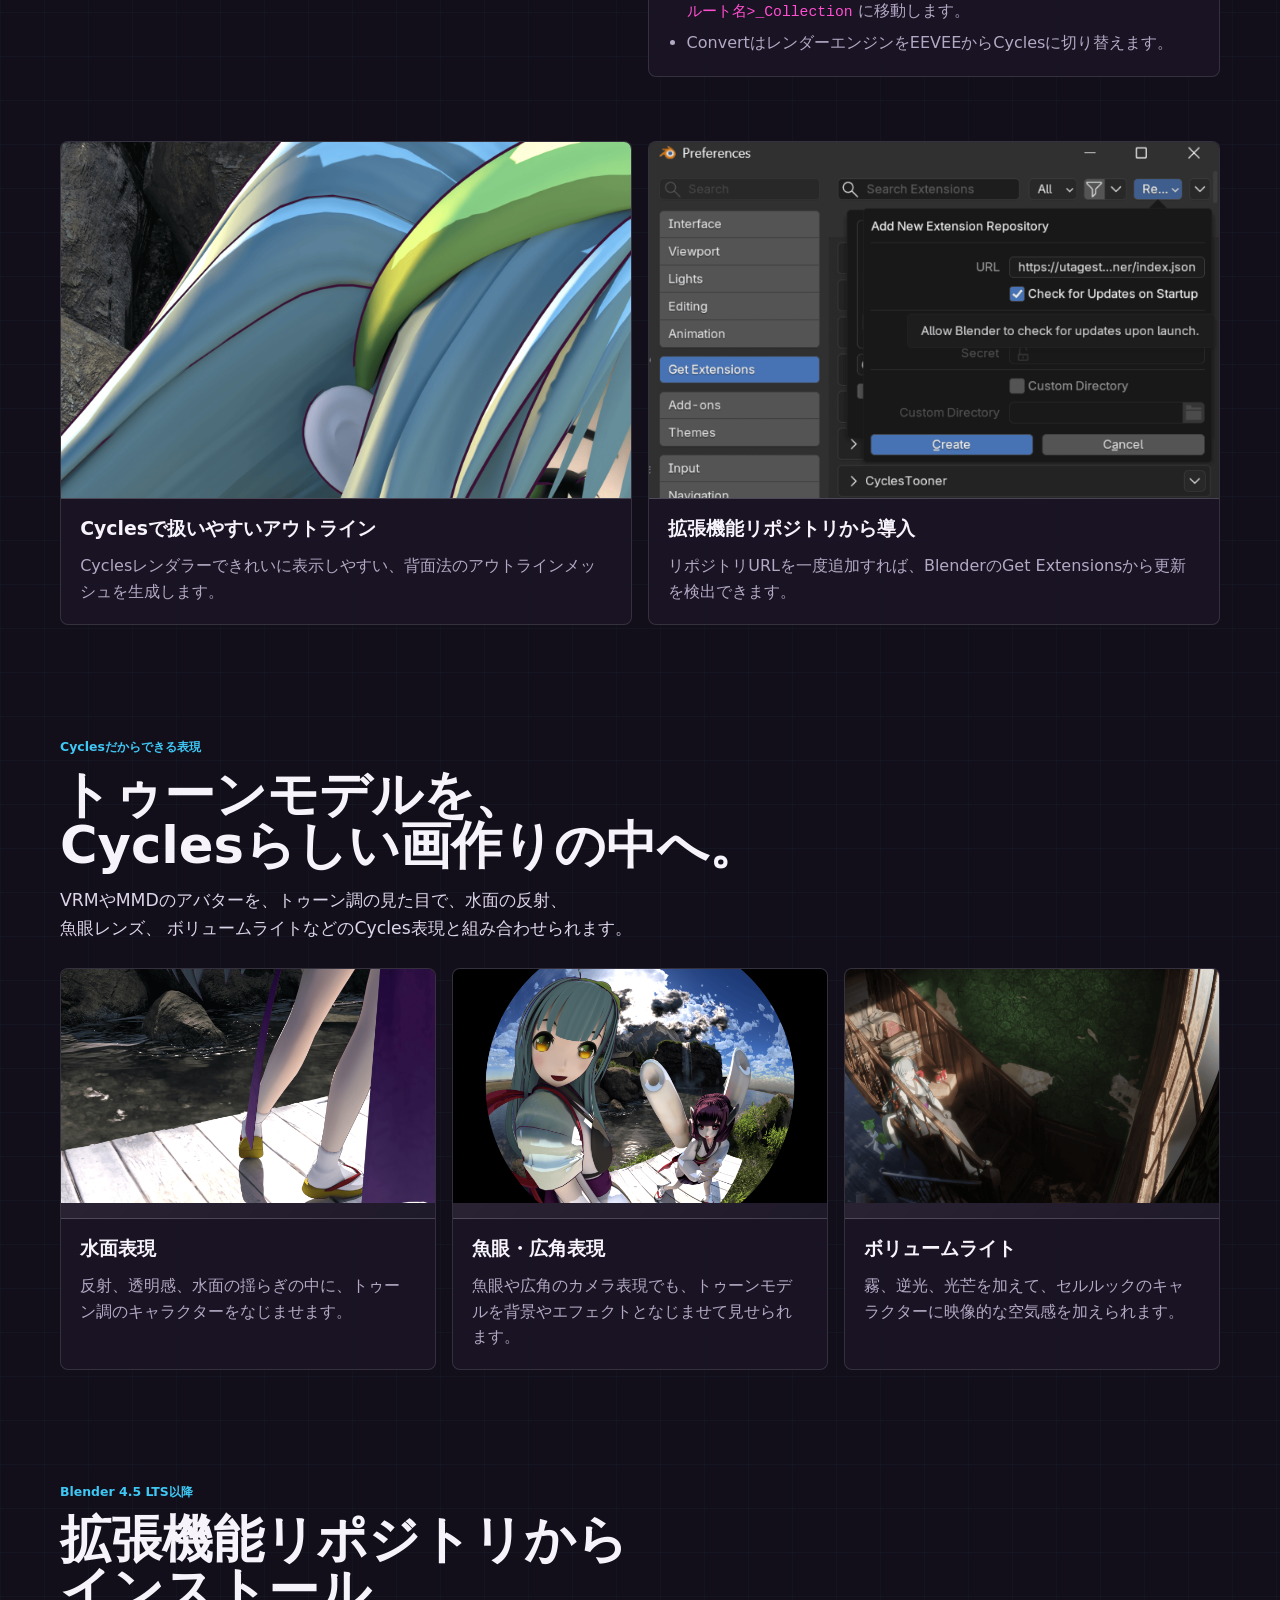
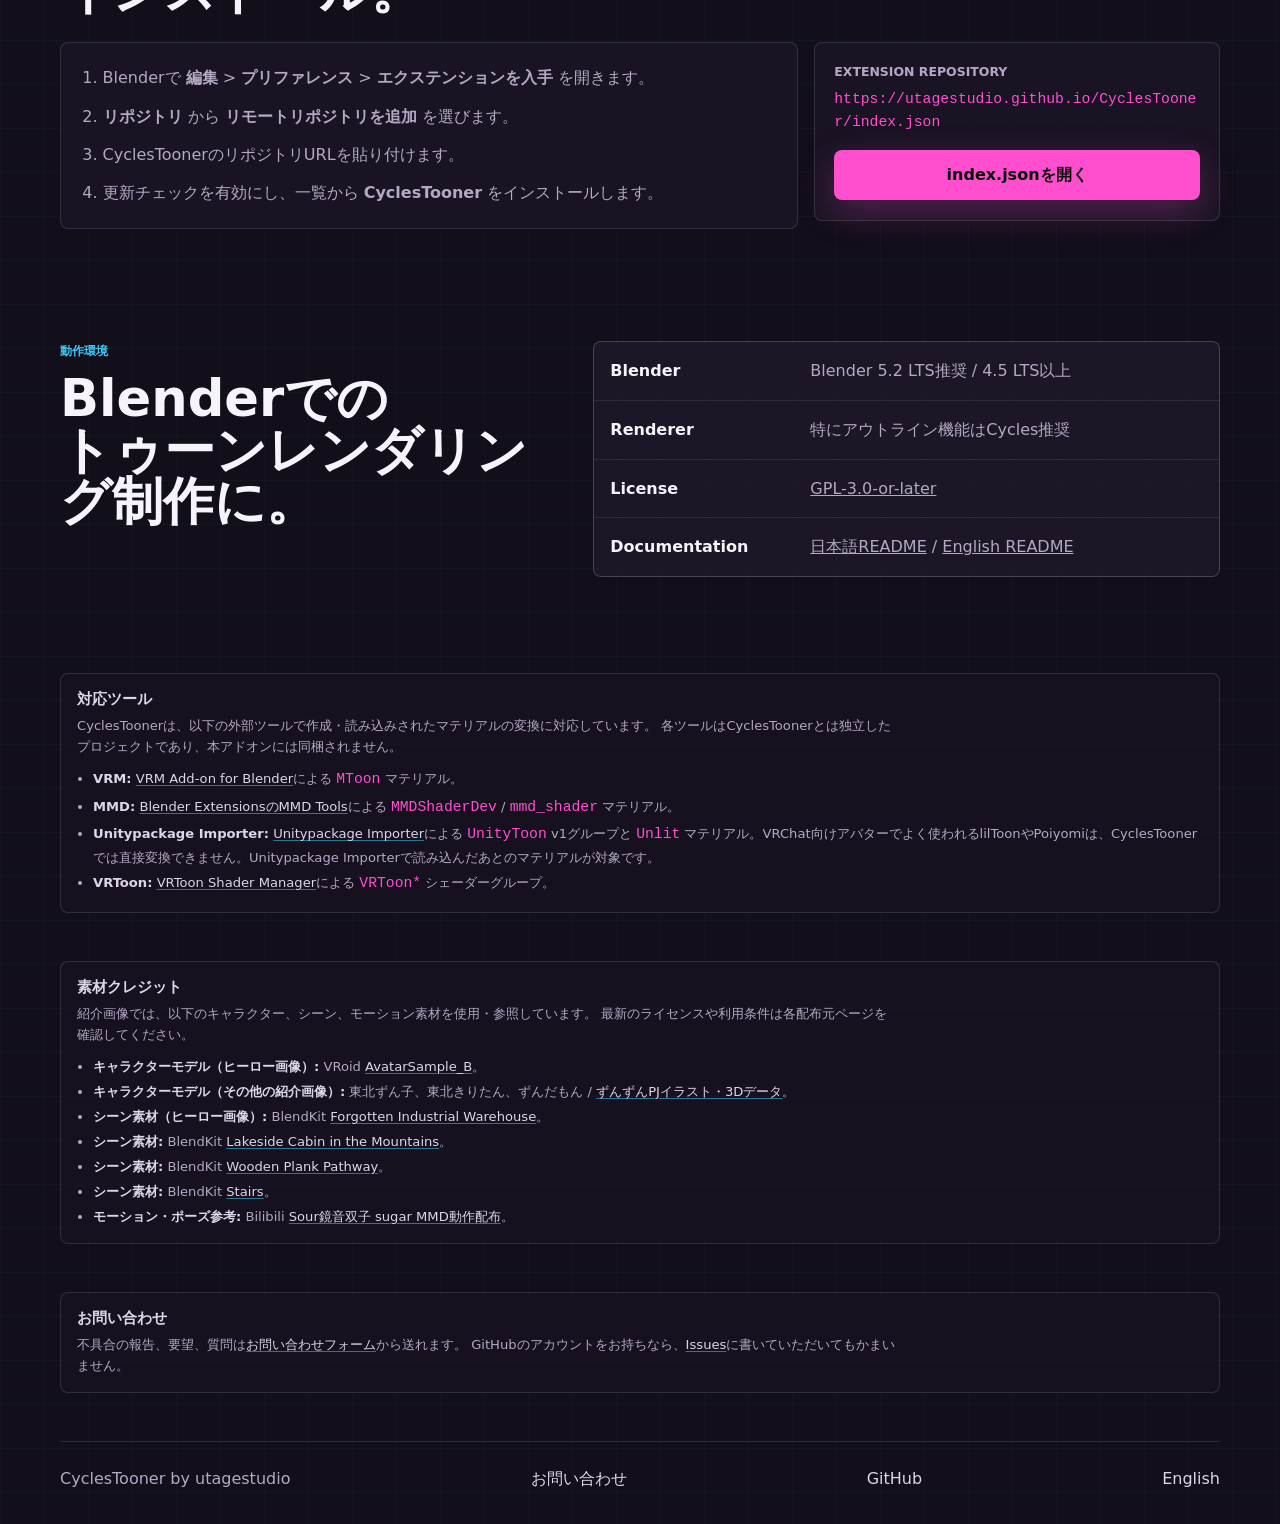
==== commit c1fc6a0d: "Release 1.28.3 Remove the development suffix and add the 1.28.3 release history entry to both landin" ====
--- a/.github/pages/ja/index.html
+++ b/.github/pages/ja/index.html
@@ -112,6 +112,13 @@
       </div>
       <div class="update-list">
         <details class="update-entry" open>
+          <summary><span class="update-version">v1.28.3</span><strong>Contactボタンを削除</strong><time datetime="2026-10-06">2026年10月6日</time></summary>
+          <ul>
+            <li>Blender Extensionsの審査での指摘に従い、パネルの一番下にあったContactボタンを削除しました。アドオンからWebページを開くことはなくなります。</li>
+            <li>お問い合わせフォームとGitHub Issuesは、引き続きこのページとREADMEの「お問い合わせ」から利用できます。</li>
+          </ul>
+        </details>
+        <details class="update-entry">
           <summary><span class="update-version">v1.28.2</span><strong>パネルのラベルを英語に統一</strong><time datetime="2026-10-06">2026年10月6日</time></summary>
           <ul>
             <li>パネルのボタンと項目名が、どの言語設定でもドキュメントと同じ英語で表示されるようになりました。これまで日本語表示では、Convert、Revert、Opacityなど一部だけが日本語になり、残りは英語のままでした。</li>
@@ -151,14 +158,6 @@
             <li>拡張機能の紹介文を「EEVEE向けトゥーンアバターをCyclesで使うためのツール」という内容に改め、Renderタグを追加し、Webサイトのリンク先をこのドキュメントサイトにしました。</li>
             <li>アドオンのメタデータの作者表記をutagestudioにしました。</li>
             <li>READMEとこのサイトを、クイックスタート、対応シェーダーの表、変換前の注意事項、トラブルシューティングを中心に再構成し、Unitypackage ImporterのUnlit変換についても記載しました。</li>
-          </ul>
-        </details>
-        <details class="update-entry">
-          <summary><span class="update-version">v1.26.2</span><strong>半透明マテリアルのプレビュー表示を安定化</strong><time datetime="2026-09-25">2026年9月25日</time></summary>
-          <ul>
-            <li>不透明度0.999などのほぼ不透明なマテリアルを変換した際、Material PreviewやEEVEEで面が裏返ったように見える問題を修正しました。</li>
-            <li>変換時とOpacity変更時にDitheredを使用し、Blendedによる面の描画順序の乱れを防ぎます。</li>
-            <li>設定済みの不透明度とCyclesシェーダーの透明度を保持します。既存の変換済みマテリアルには、次回のOpacity変更時に新設定が適用されます。</li>
           </ul>
         </details>
       </div>
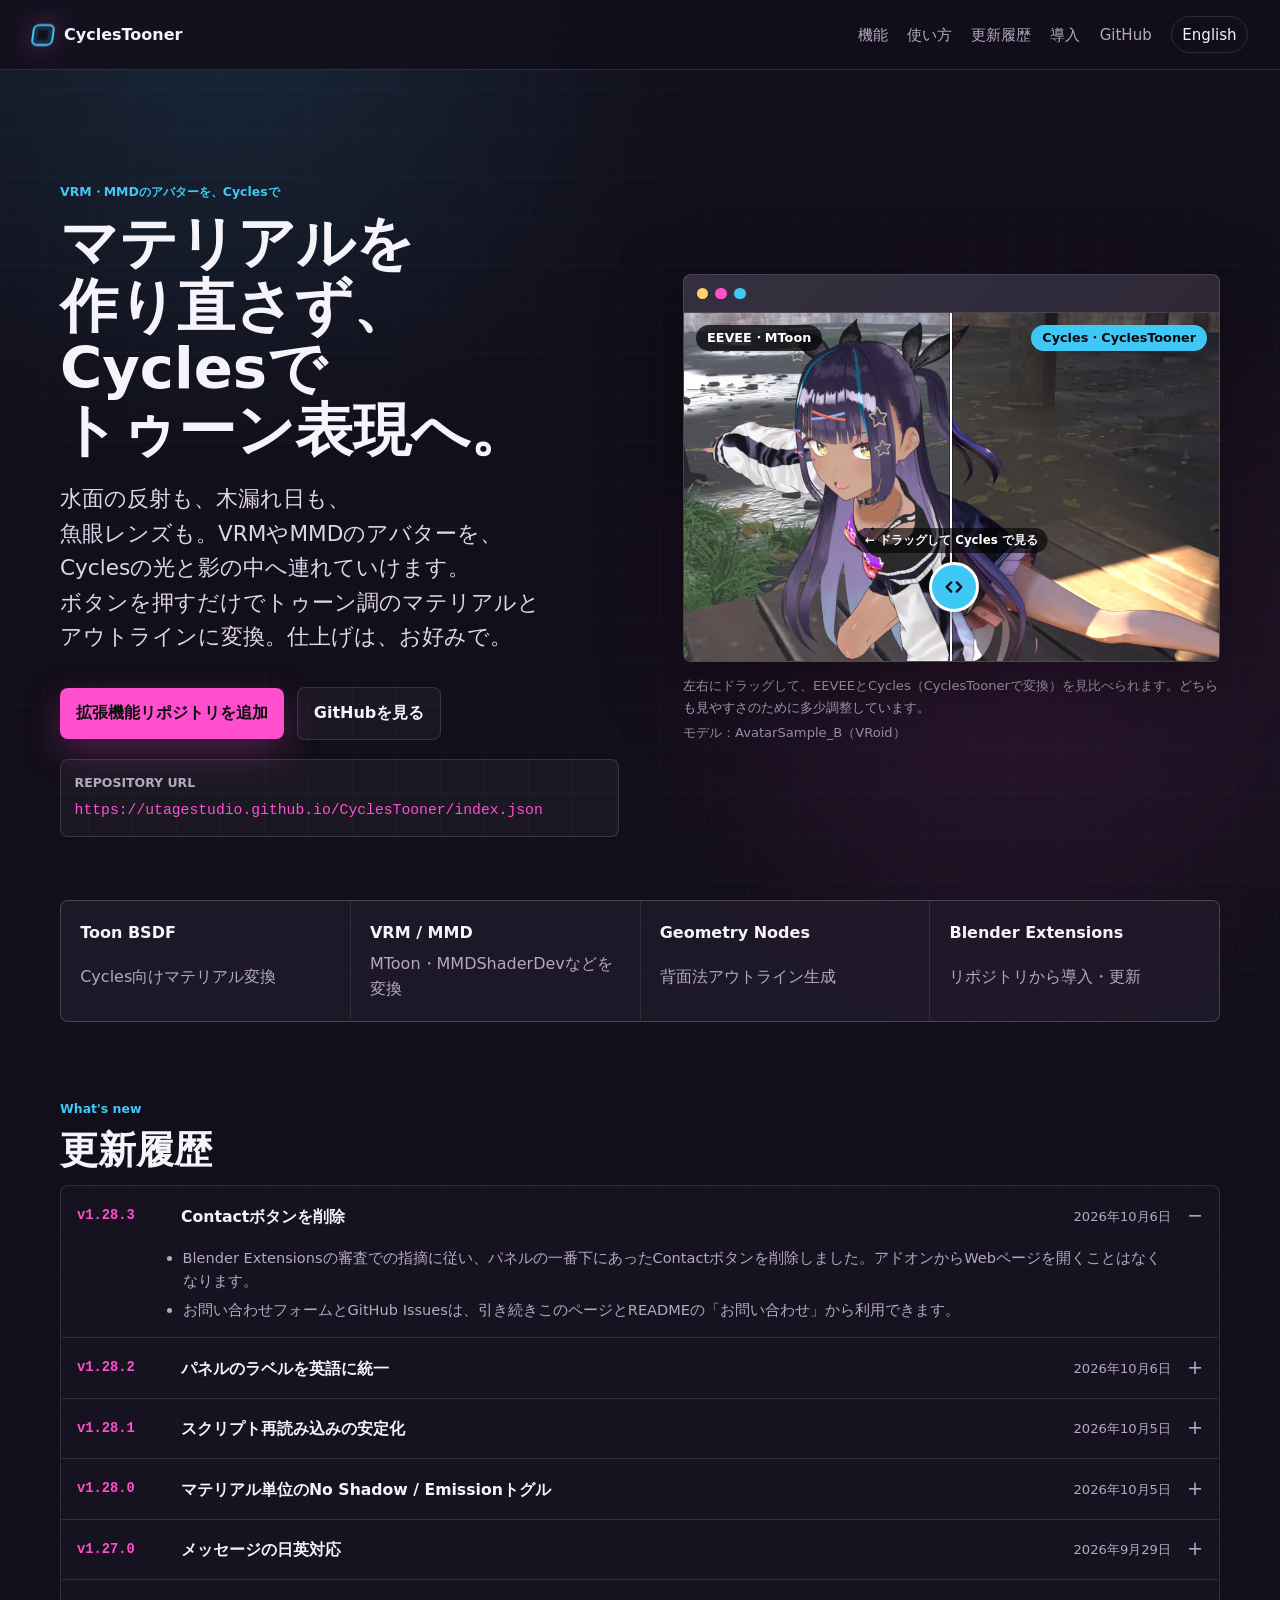
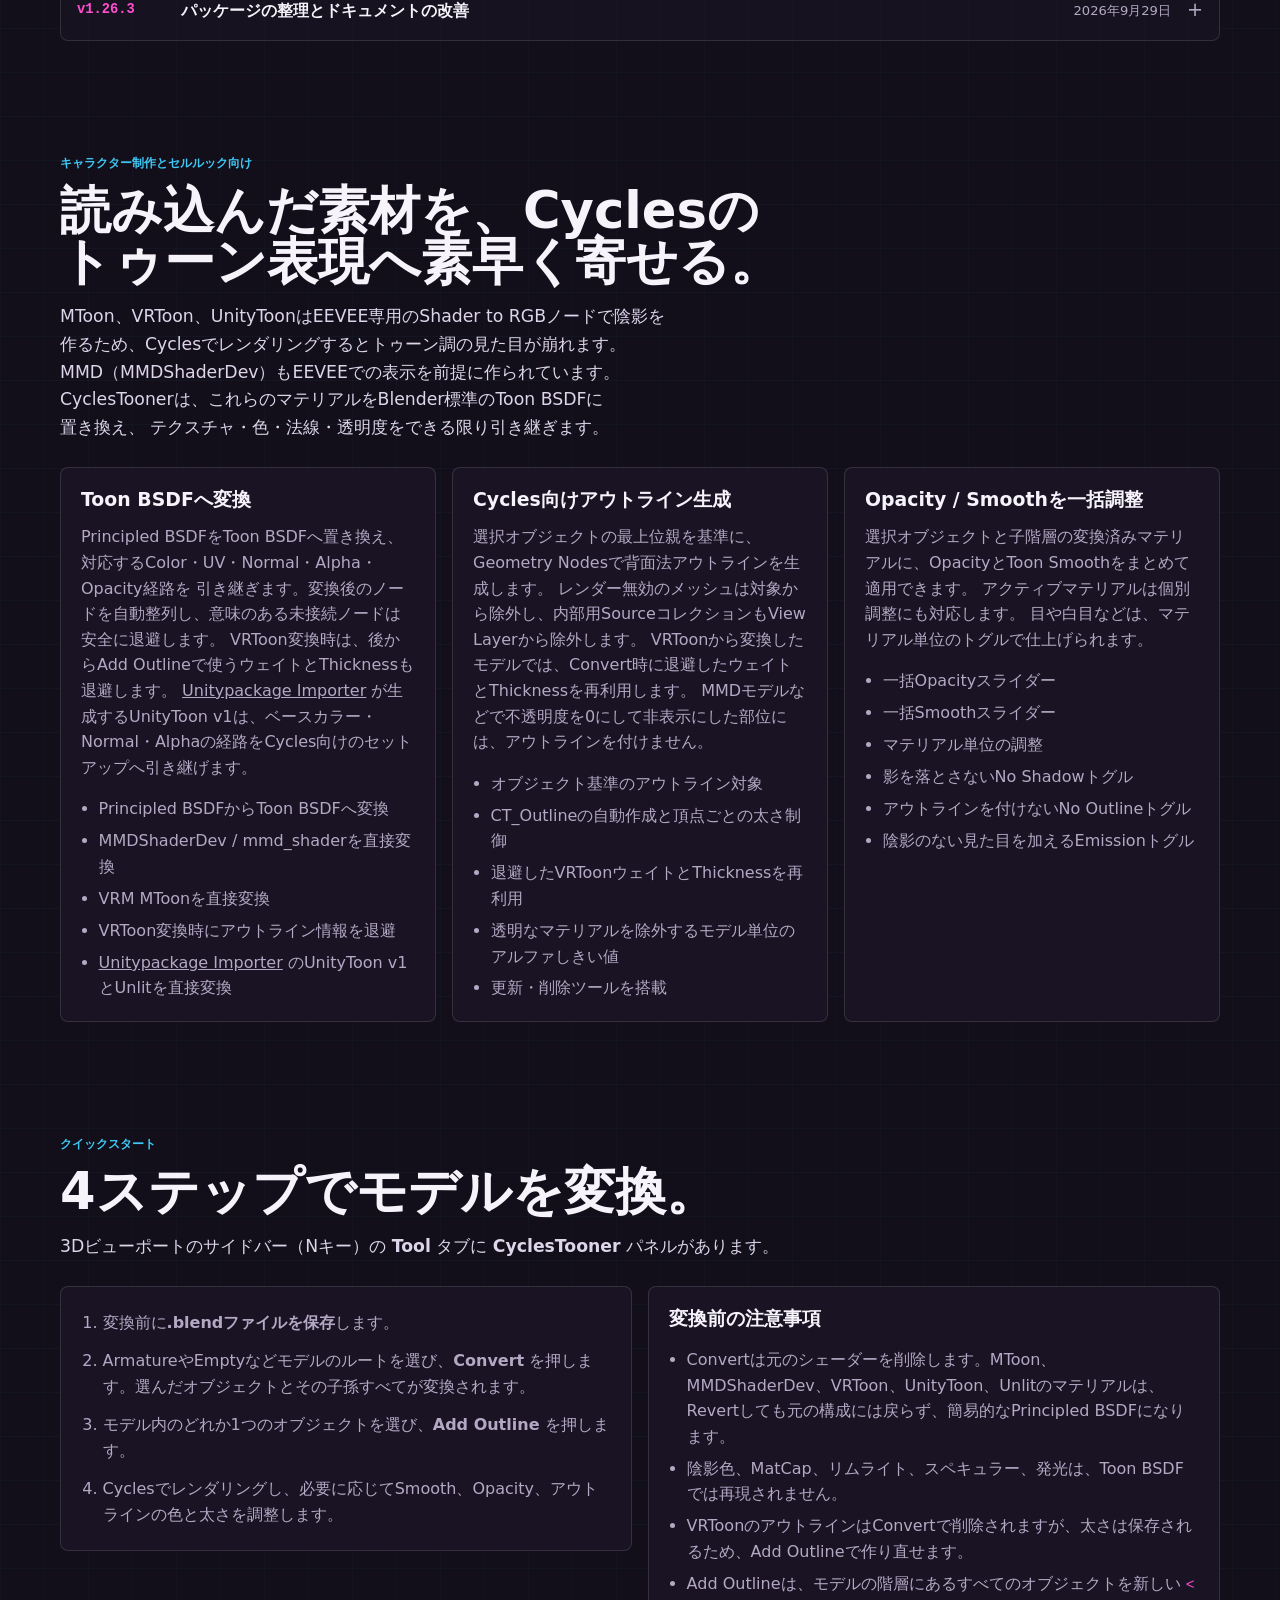
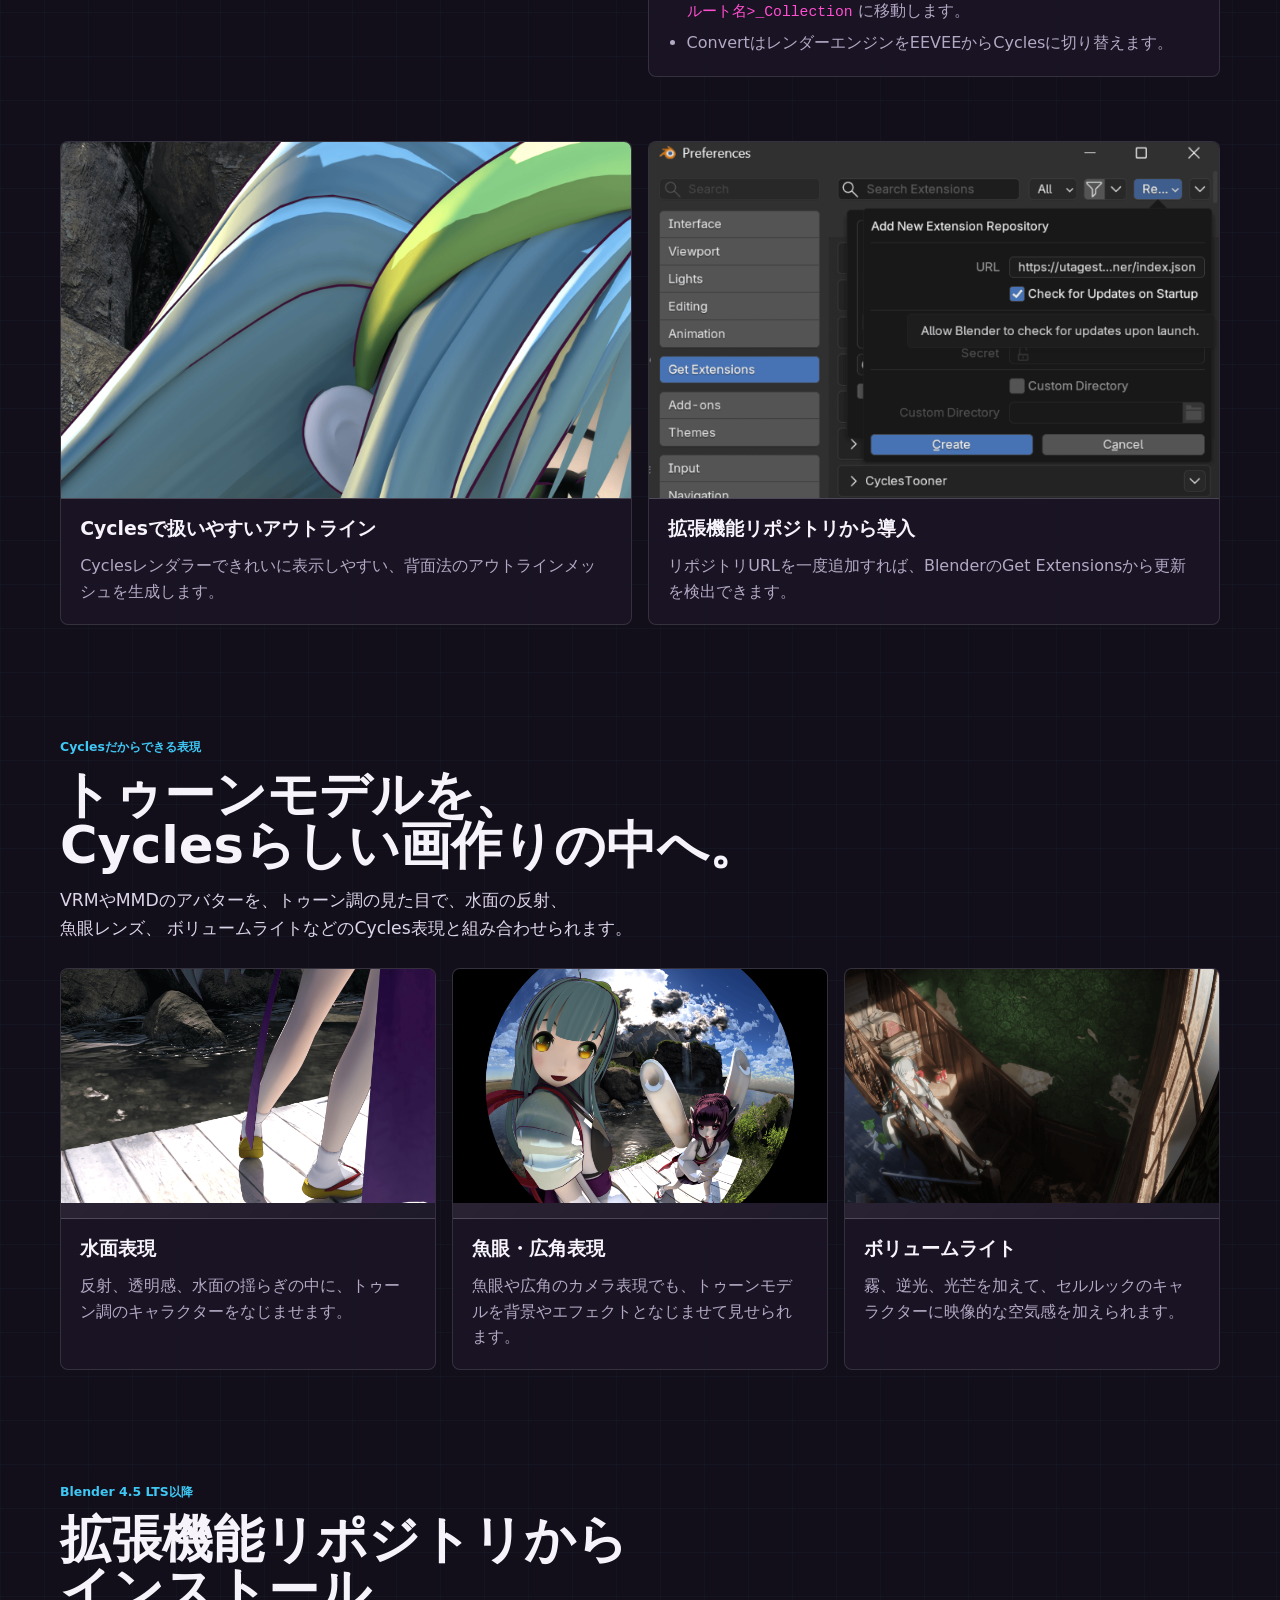
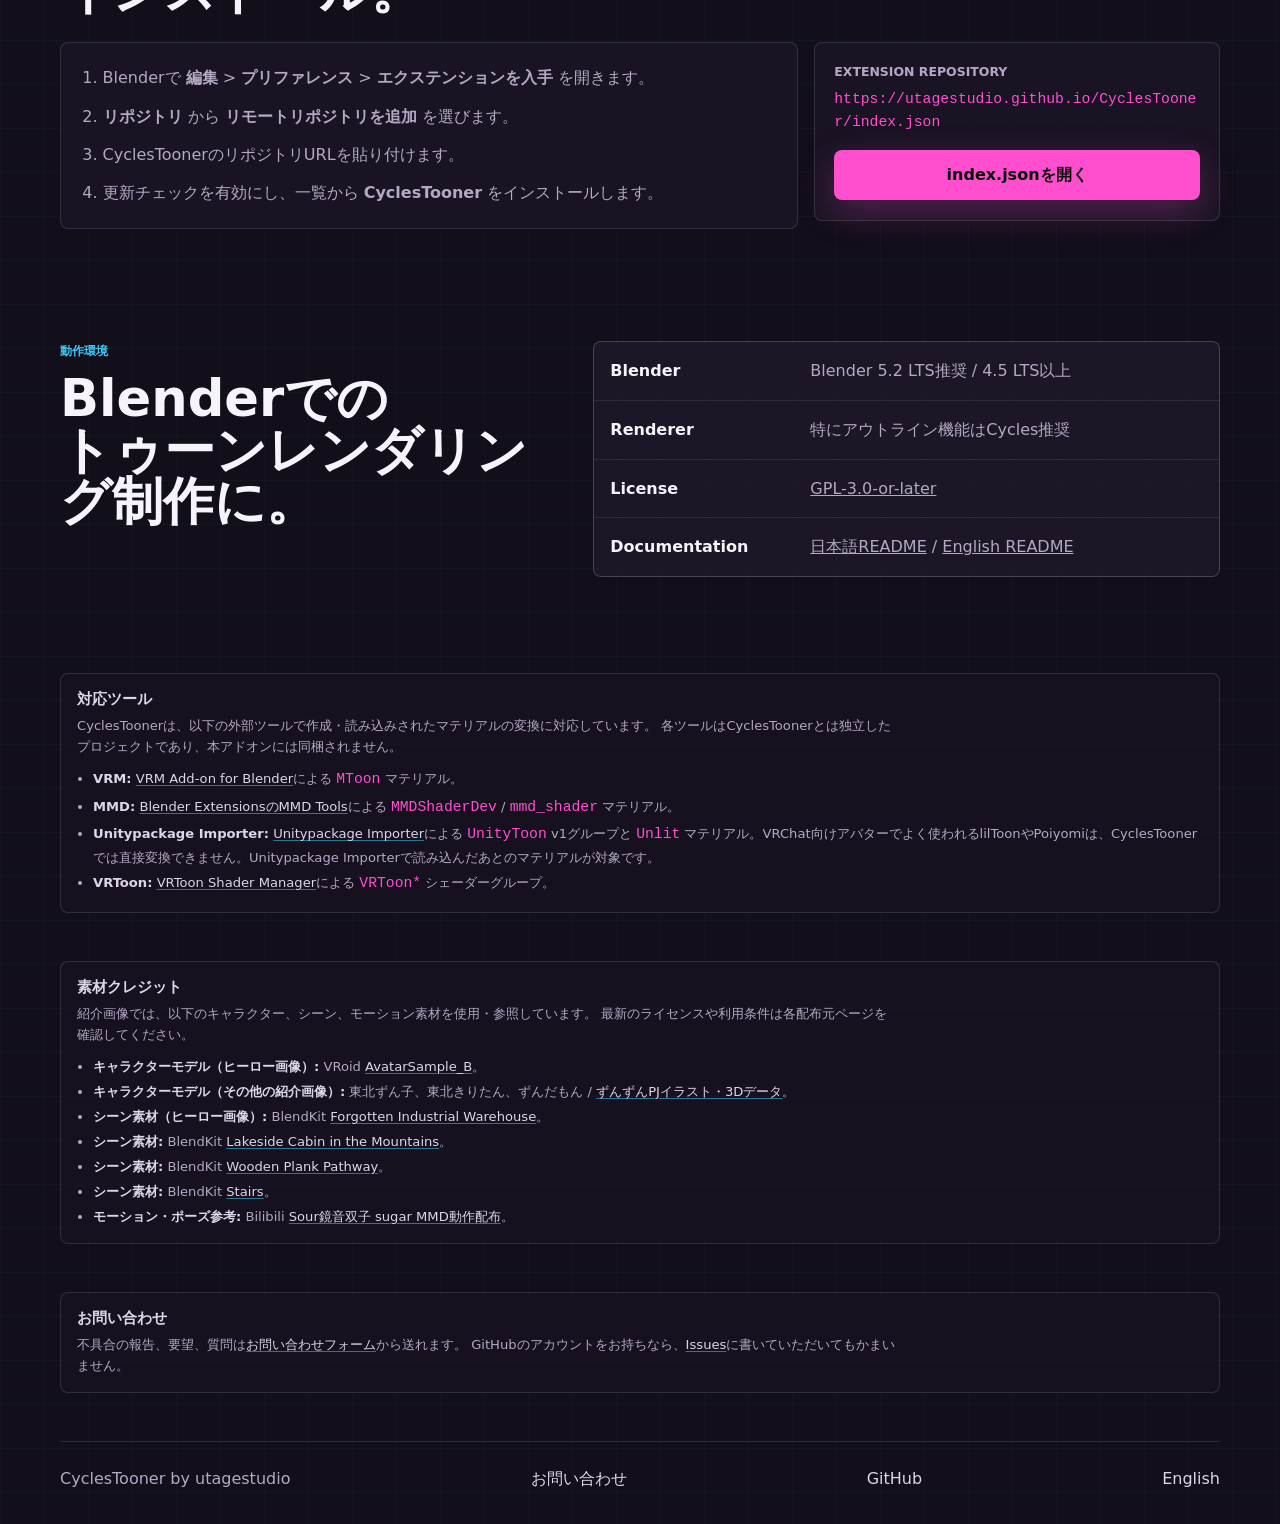
==== commit d3d8bfec: "Document outline exclusion for transparent materials Describe the Outline Alpha Threshold, Apply Out" ====
--- a/.github/pages/ja/index.html
+++ b/.github/pages/ja/index.html
@@ -197,11 +197,13 @@
             選択オブジェクトの最上位親を基準に、Geometry Nodesで背面法アウトラインを生成します。
             レンダー無効のメッシュは対象から除外し、内部用SourceコレクションもView Layerから除外します。
             VRToonから変換したモデルでは、Convert時に退避したウェイトとThicknessを再利用します。
+            MMDモデルなどで不透明度を0にして非表示にした部位には、アウトラインを付けません。
           </p>
           <ul>
             <li>オブジェクト基準のアウトライン対象</li>
             <li>CT_Outlineの自動作成と頂点ごとの太さ制御</li>
             <li>退避したVRToonウェイトとThicknessを再利用</li>
+            <li>透明なマテリアルを除外するモデル単位のアルファしきい値</li>
             <li>更新・削除ツールを搭載</li>
           </ul>
         </article>
@@ -217,6 +219,7 @@
             <li>一括Smoothスライダー</li>
             <li>マテリアル単位の調整</li>
             <li>影を落とさないNo Shadowトグル</li>
+            <li>アウトラインを付けないNo Outlineトグル</li>
             <li>陰影のない見た目を加えるEmissionトグル</li>
           </ul>
         </article>
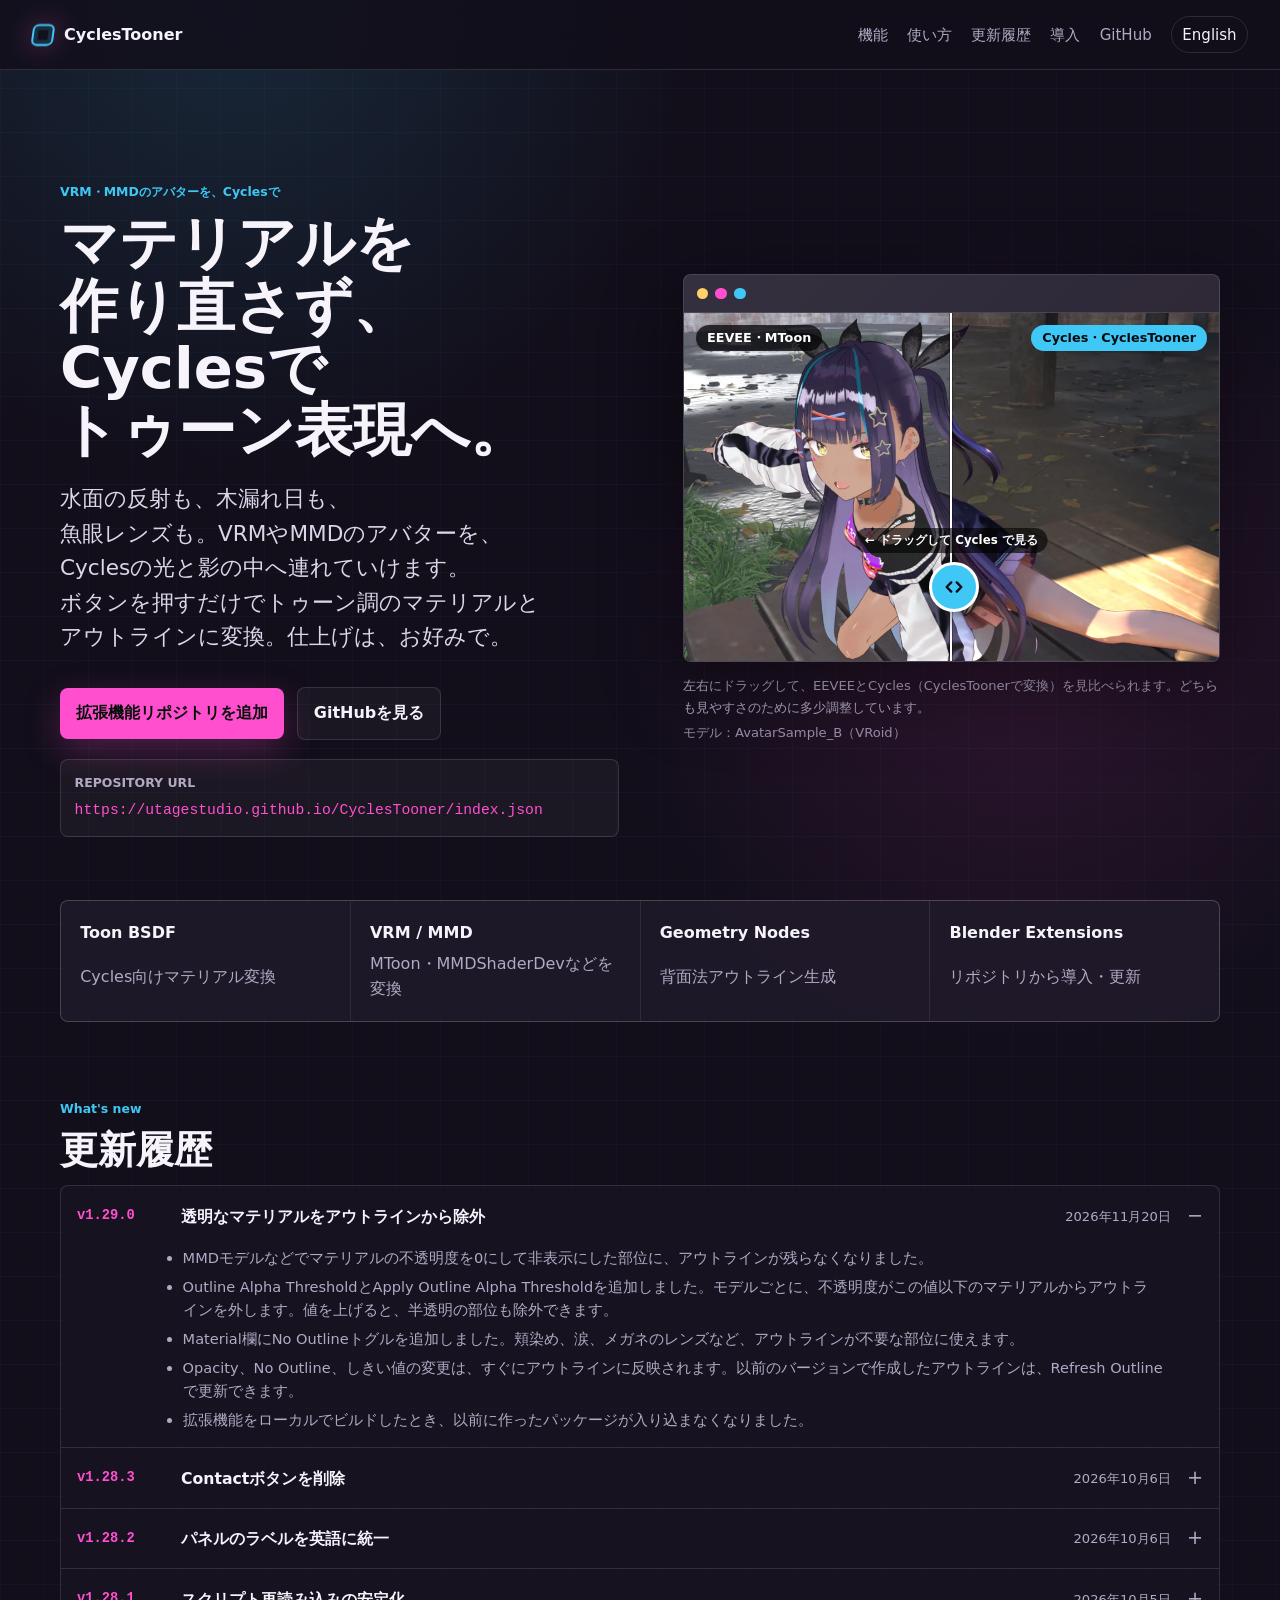
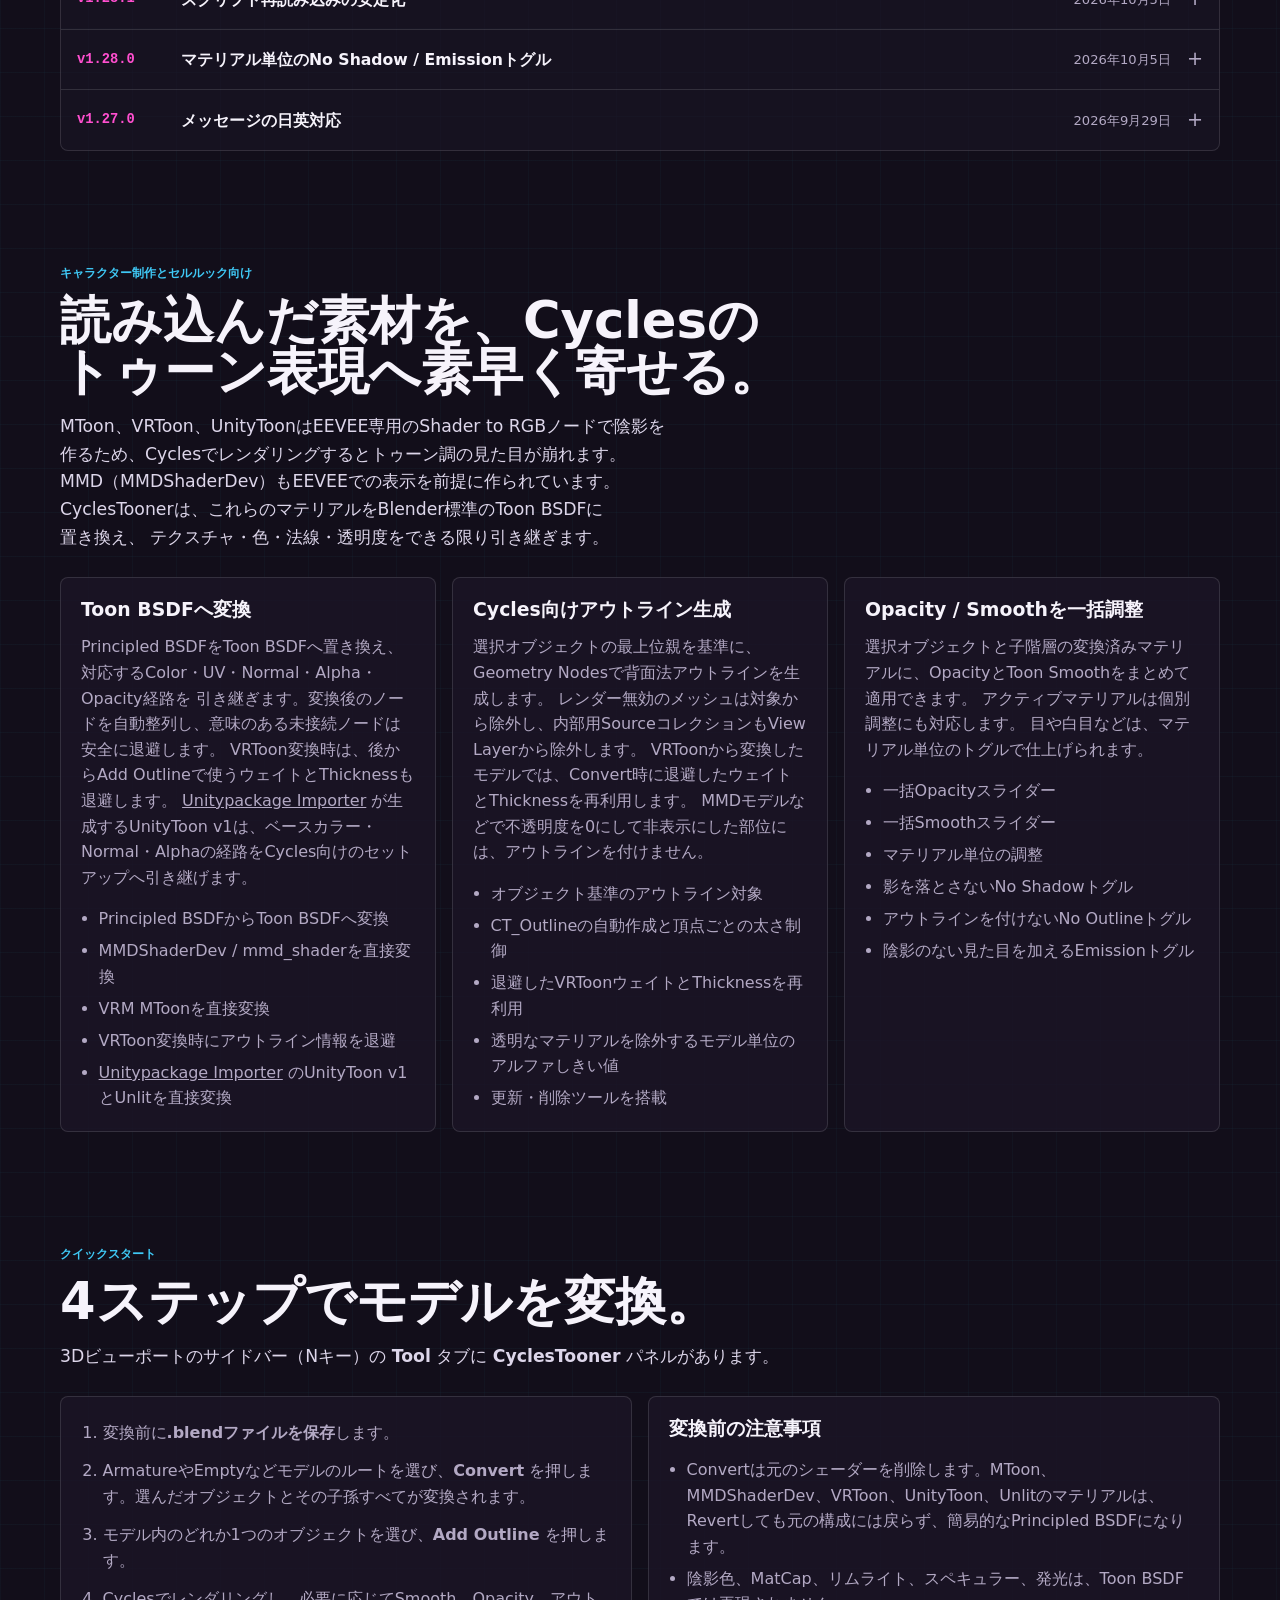
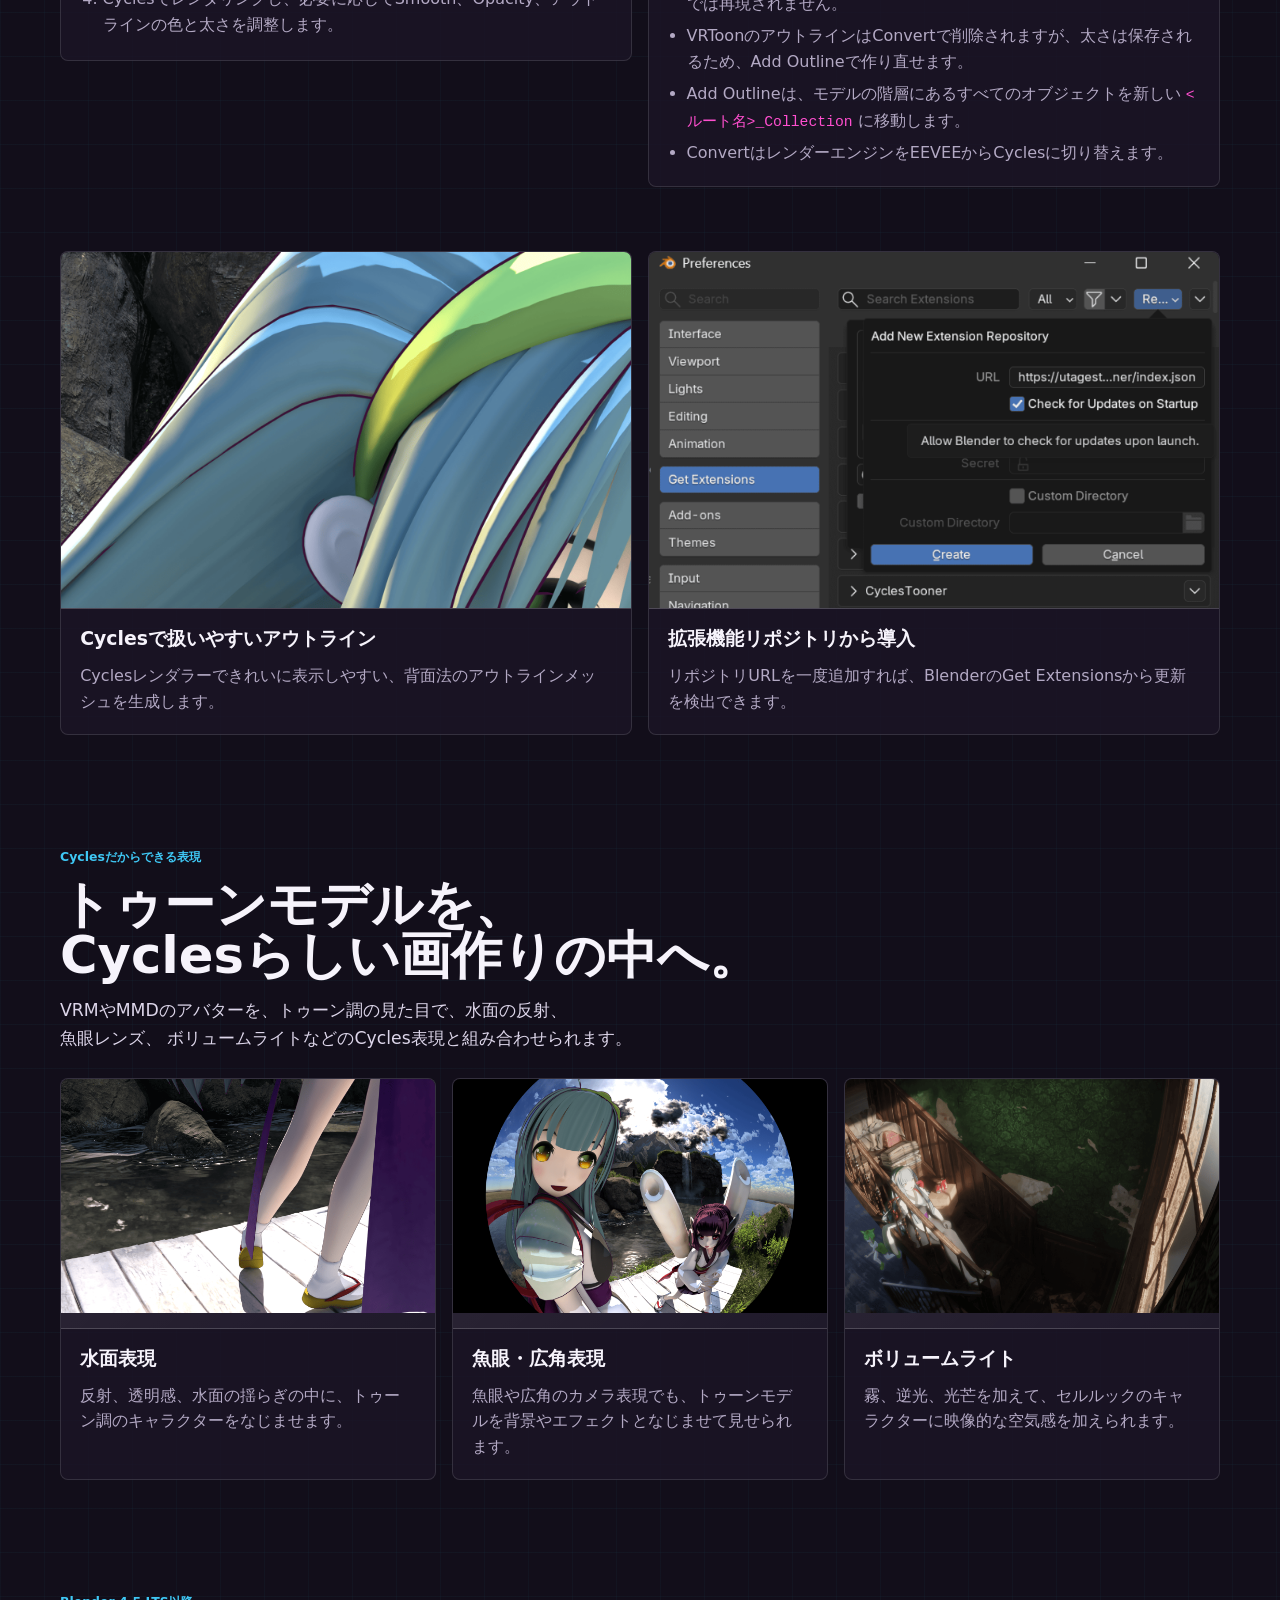
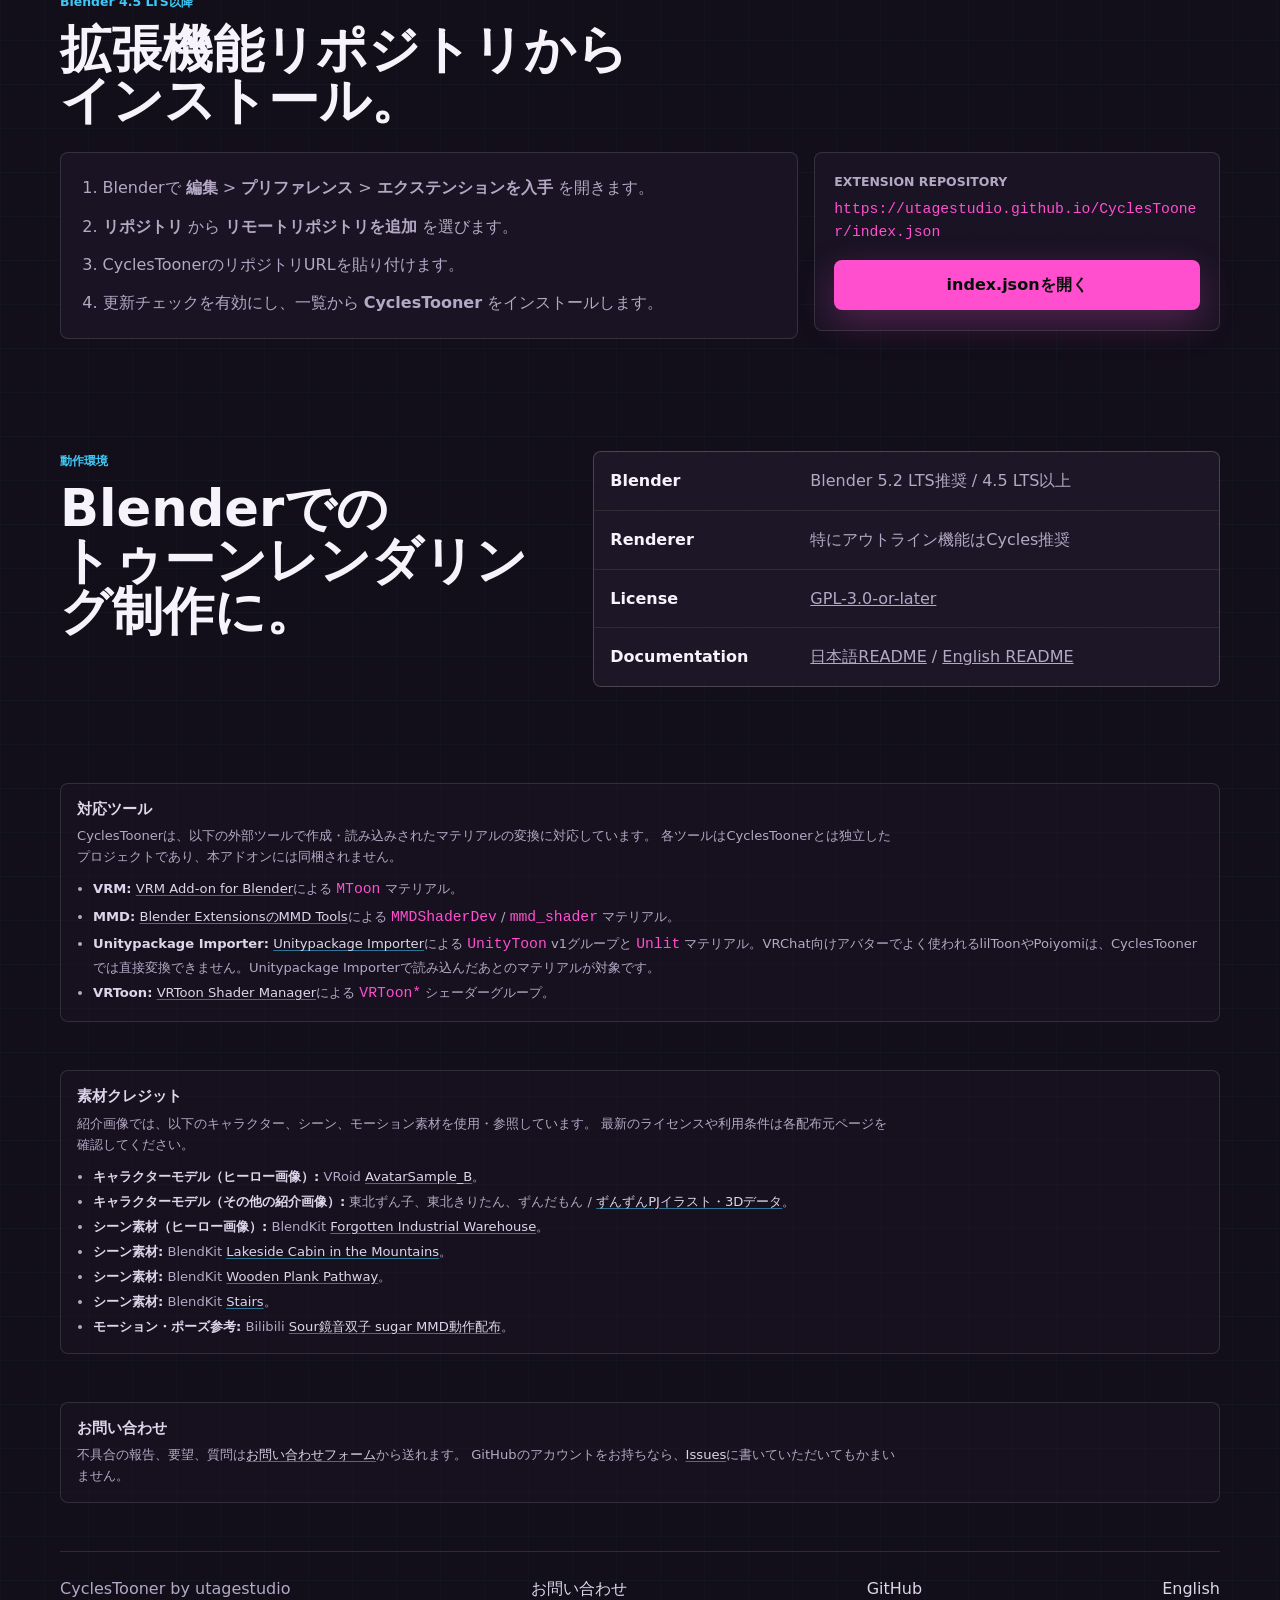
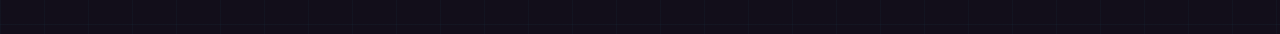
==== commit bb74bdac: "Release 1.29.0 Remove the development suffix and add the 1.29.0 release history entry to both landin" ====
--- a/.github/pages/ja/index.html
+++ b/.github/pages/ja/index.html
@@ -112,6 +112,16 @@
       </div>
       <div class="update-list">
         <details class="update-entry" open>
+          <summary><span class="update-version">v1.29.0</span><strong>透明なマテリアルをアウトラインから除外</strong><time datetime="2026-11-20">2026年11月20日</time></summary>
+          <ul>
+            <li>MMDモデルなどでマテリアルの不透明度を0にして非表示にした部位に、アウトラインが残らなくなりました。</li>
+            <li>Outline Alpha ThresholdとApply Outline Alpha Thresholdを追加しました。モデルごとに、不透明度がこの値以下のマテリアルからアウトラインを外します。値を上げると、半透明の部位も除外できます。</li>
+            <li>Material欄にNo Outlineトグルを追加しました。頬染め、涙、メガネのレンズなど、アウトラインが不要な部位に使えます。</li>
+            <li>Opacity、No Outline、しきい値の変更は、すぐにアウトラインに反映されます。以前のバージョンで作成したアウトラインは、Refresh Outlineで更新できます。</li>
+            <li>拡張機能をローカルでビルドしたとき、以前に作ったパッケージが入り込まなくなりました。</li>
+          </ul>
+        </details>
+        <details class="update-entry">
           <summary><span class="update-version">v1.28.3</span><strong>Contactボタンを削除</strong><time datetime="2026-10-06">2026年10月6日</time></summary>
           <ul>
             <li>Blender Extensionsの審査での指摘に従い、パネルの一番下にあったContactボタンを削除しました。アドオンからWebページを開くことはなくなります。</li>
@@ -149,15 +159,6 @@
             <li>操作時のメッセージ、警告、ボタンのツールチップ、プロパティの説明が、Blenderの言語設定に合わせて日本語または英語で表示されるようになりました。</li>
             <li>ツールチップに内部向けのメモではなく各ボタンの説明を表示するようにし、Add Outlineが変換済みモデル向けの機能であることも明記しました。</li>
             <li>プリファレンスでレポートやツールチップの翻訳をオフにすると、英語で表示されます。</li>
-          </ul>
-        </details>
-        <details class="update-entry">
-          <summary><span class="update-version">v1.26.3</span><strong>パッケージの整理とドキュメントの改善</strong><time datetime="2026-09-29">2026年9月29日</time></summary>
-          <ul>
-            <li>拡張機能のパッケージから開発用のファイルを除き、インストールされるのはアドオン本体、README、ライセンスだけになりました。</li>
-            <li>拡張機能の紹介文を「EEVEE向けトゥーンアバターをCyclesで使うためのツール」という内容に改め、Renderタグを追加し、Webサイトのリンク先をこのドキュメントサイトにしました。</li>
-            <li>アドオンのメタデータの作者表記をutagestudioにしました。</li>
-            <li>READMEとこのサイトを、クイックスタート、対応シェーダーの表、変換前の注意事項、トラブルシューティングを中心に再構成し、Unitypackage ImporterのUnlit変換についても記載しました。</li>
           </ul>
         </details>
       </div>
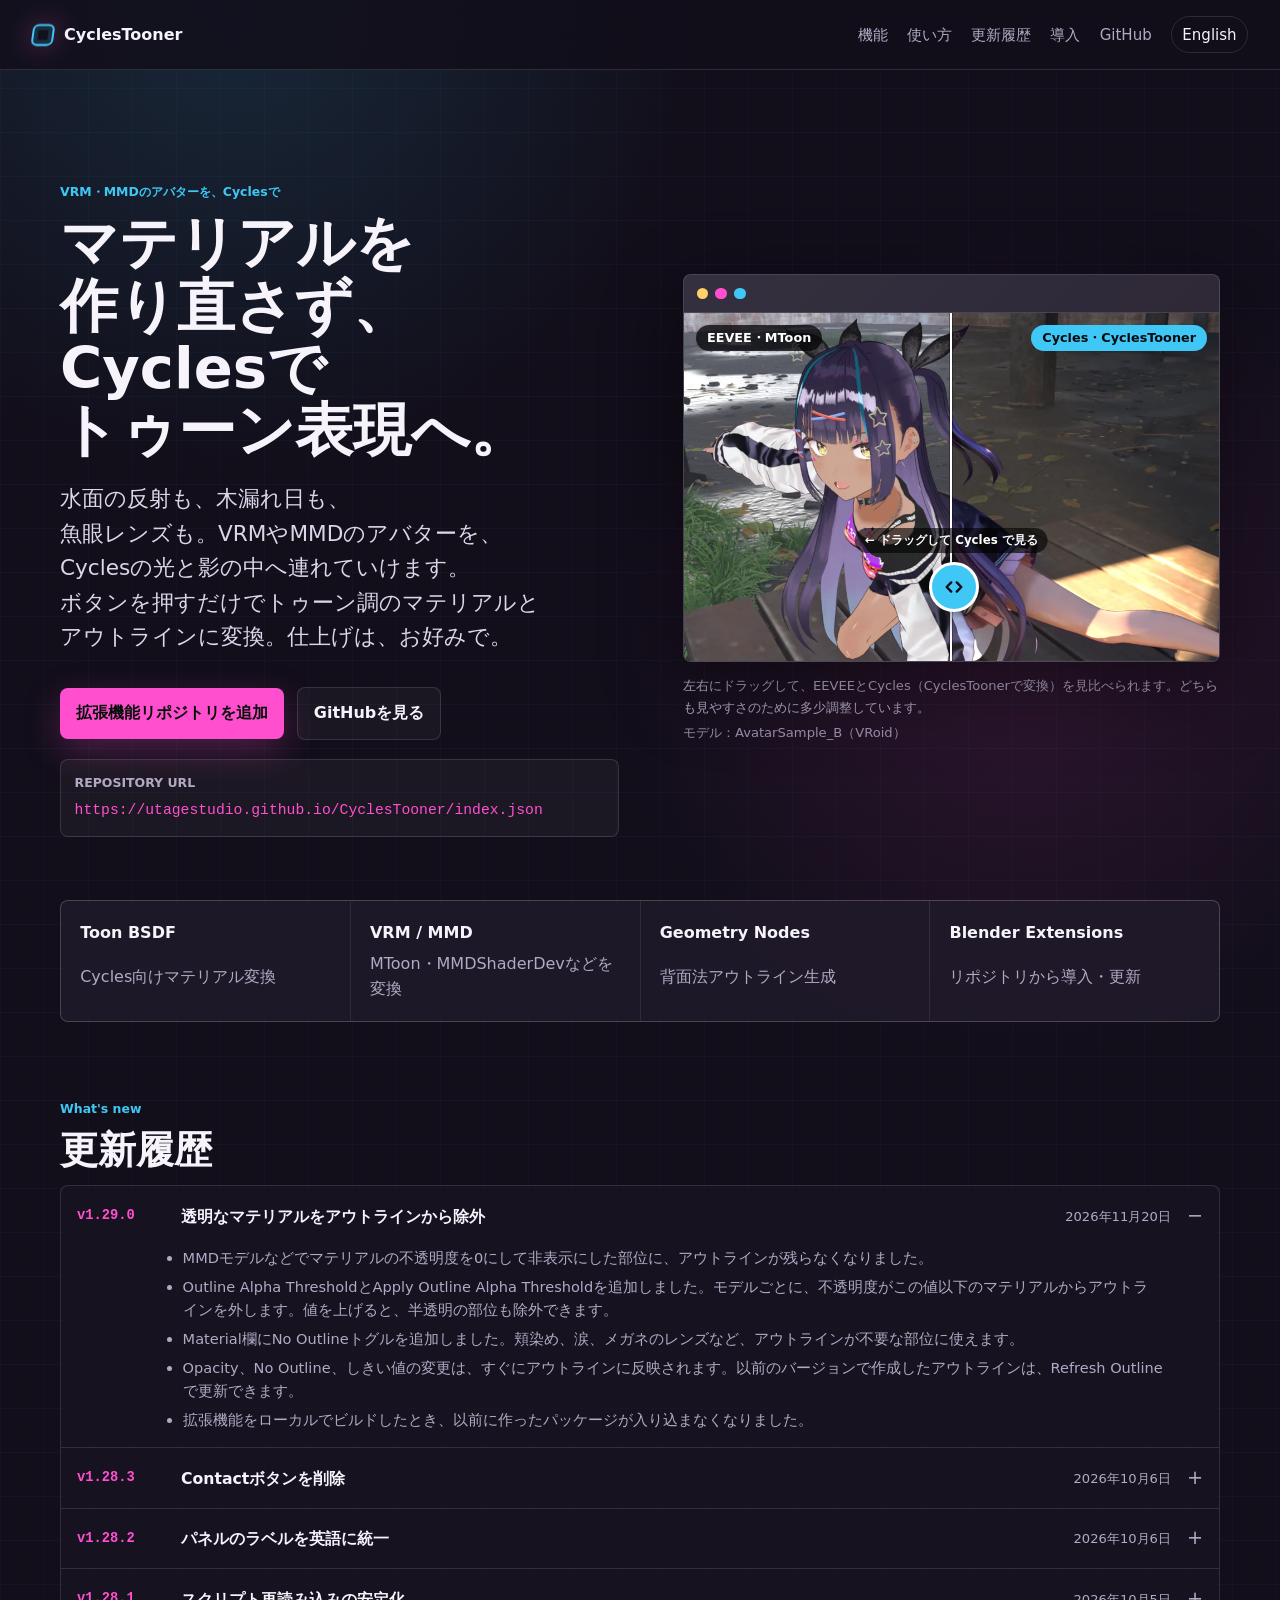
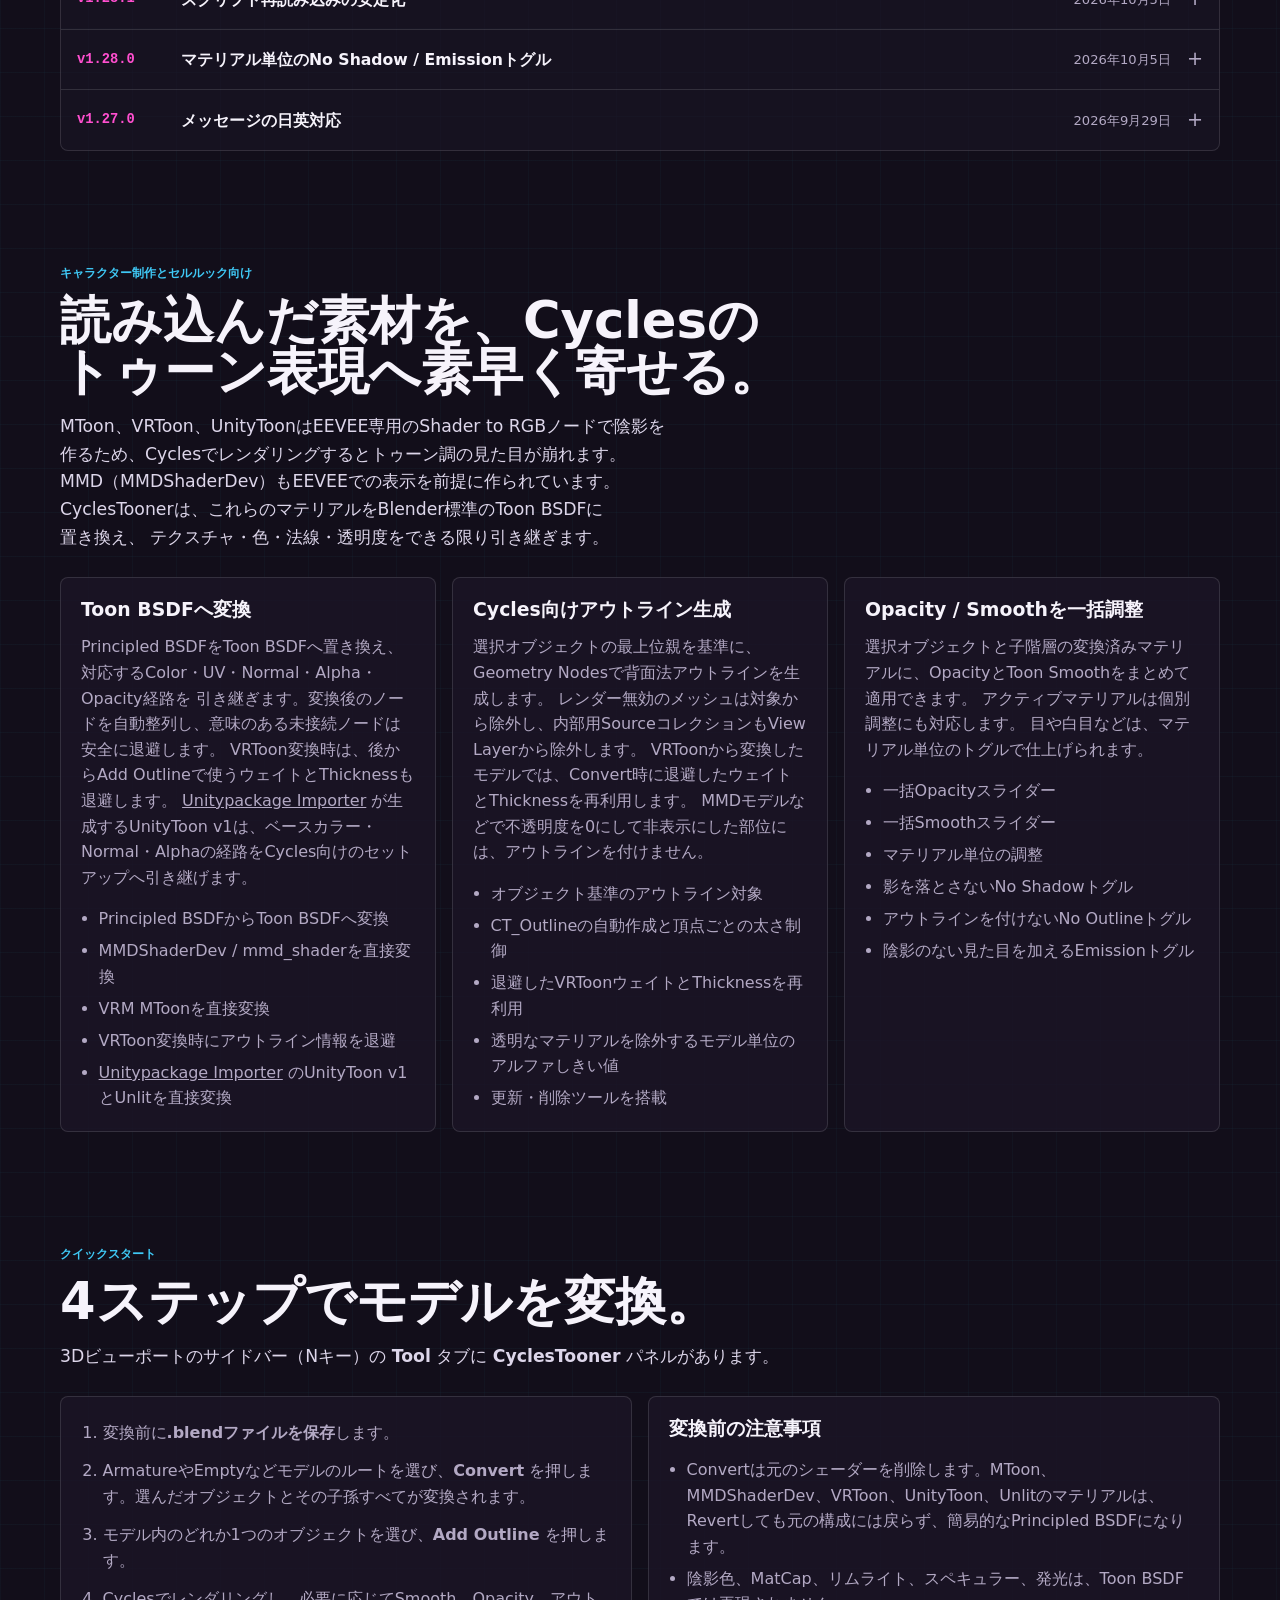
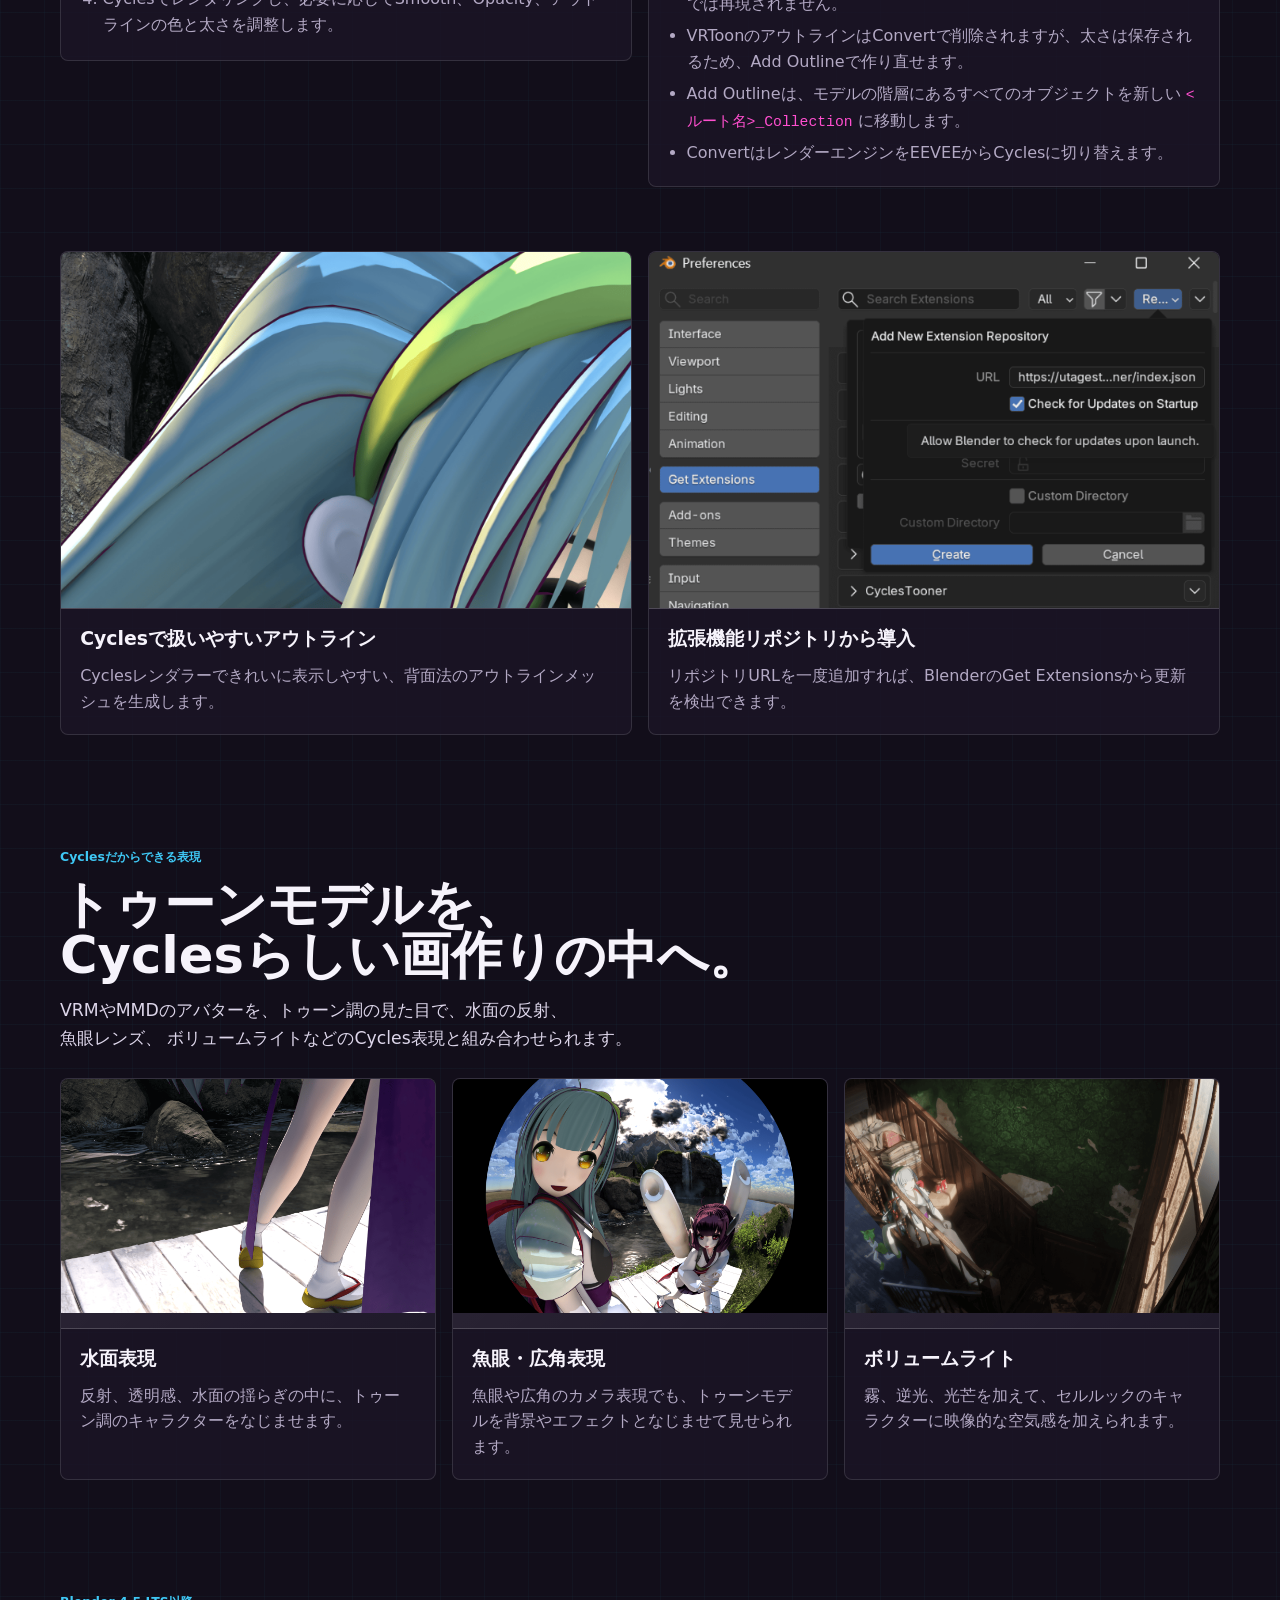
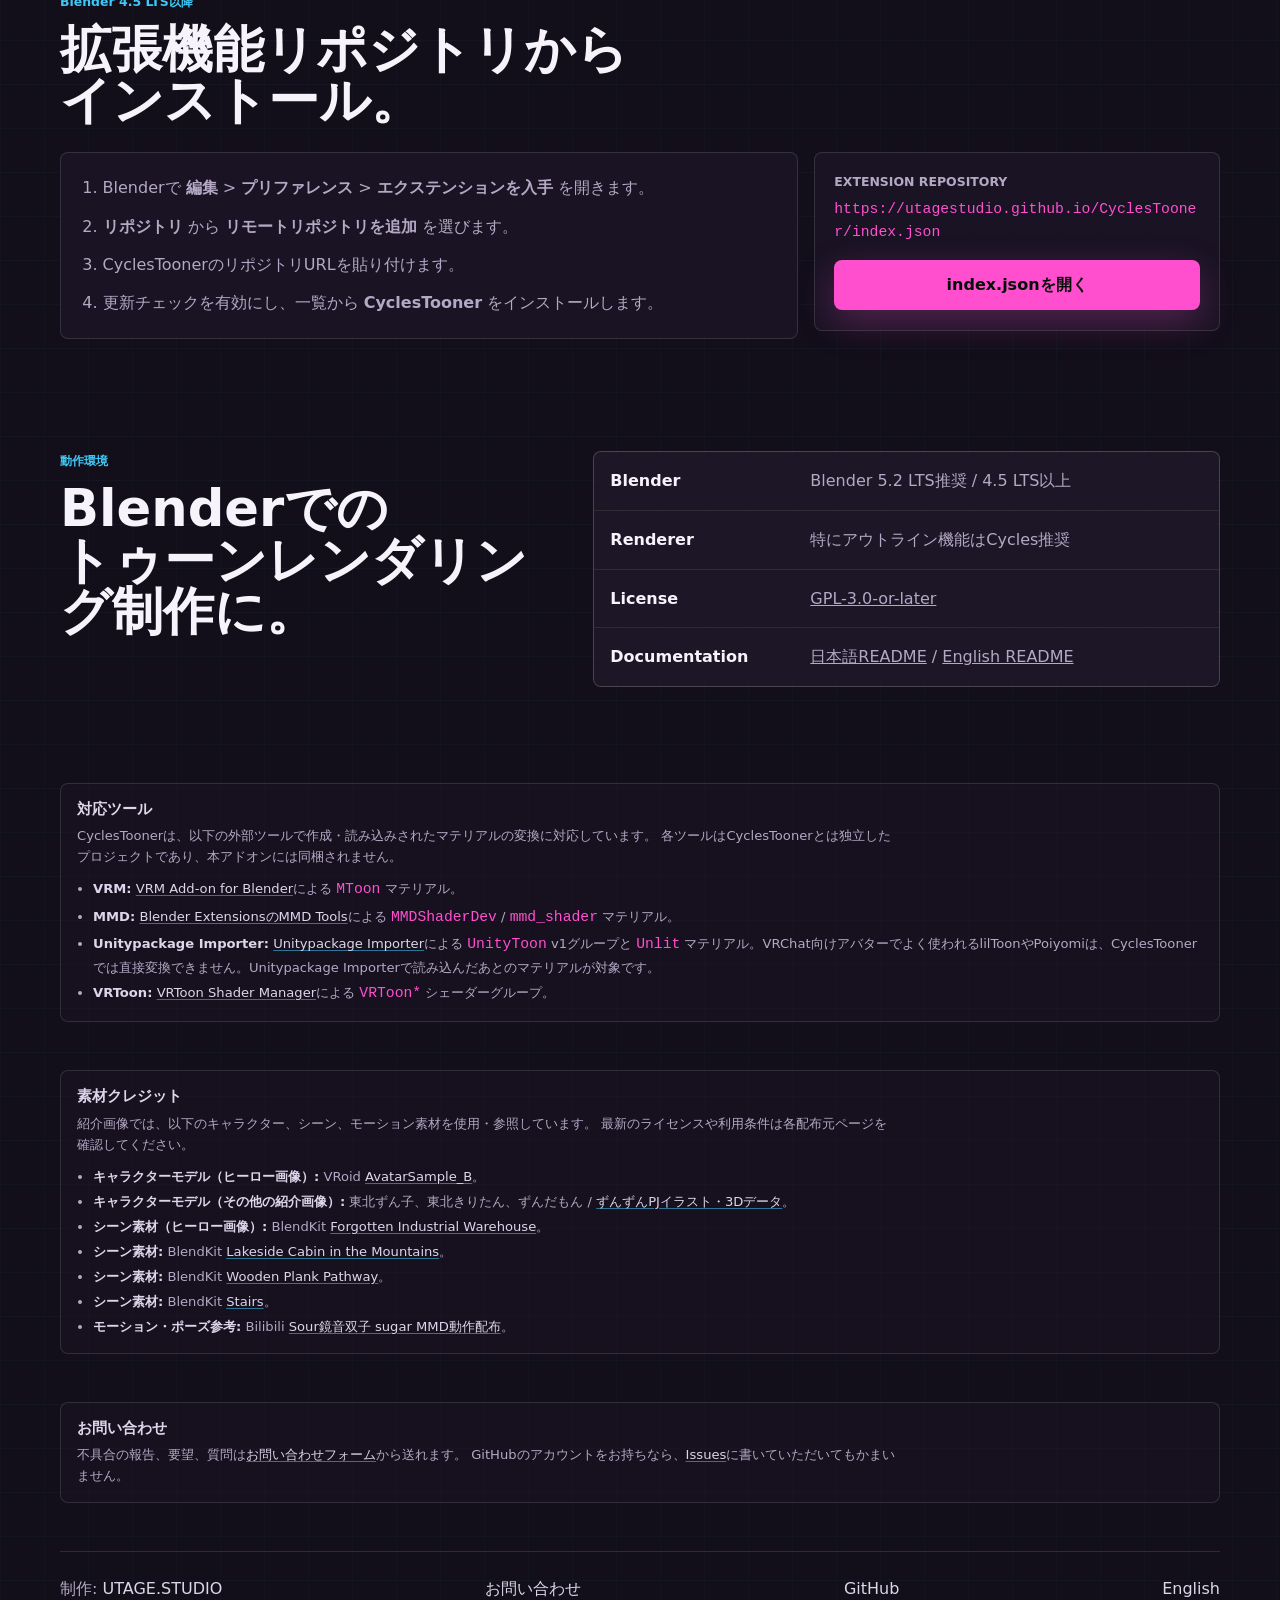
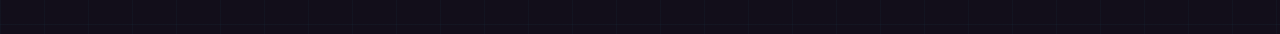
==== commit 872eebe2: "Credit UTAGE.STUDIO as the developer Link the landing pages and READMEs to https://utage.studio/ and" ====
--- a/.github/pages/ja/index.html
+++ b/.github/pages/ja/index.html
@@ -37,7 +37,8 @@
     "license": "https://www.gnu.org/licenses/gpl-3.0.ja.html",
     "author": {
       "@type": "Organization",
-      "name": "utagestudio"
+      "name": "UTAGE.STUDIO",
+      "url": "https://utage.studio/"
     }
   }
   </script>
@@ -414,7 +415,7 @@
   </main>
 
   <footer class="site-footer">
-    <span>CyclesTooner by utagestudio</span>
+    <span>制作: <a href="https://utage.studio/" target="_blank" rel="noopener noreferrer">UTAGE.STUDIO</a></span>
     <a href="https://tally.so/r/kdVdDR?product=CyclesTooner" target="_blank" rel="noopener noreferrer">お問い合わせ</a>
     <a href="https://github.com/utagestudio/CyclesTooner" target="_blank" rel="noopener noreferrer">GitHub</a>
     <a href="../" lang="en">English</a>
